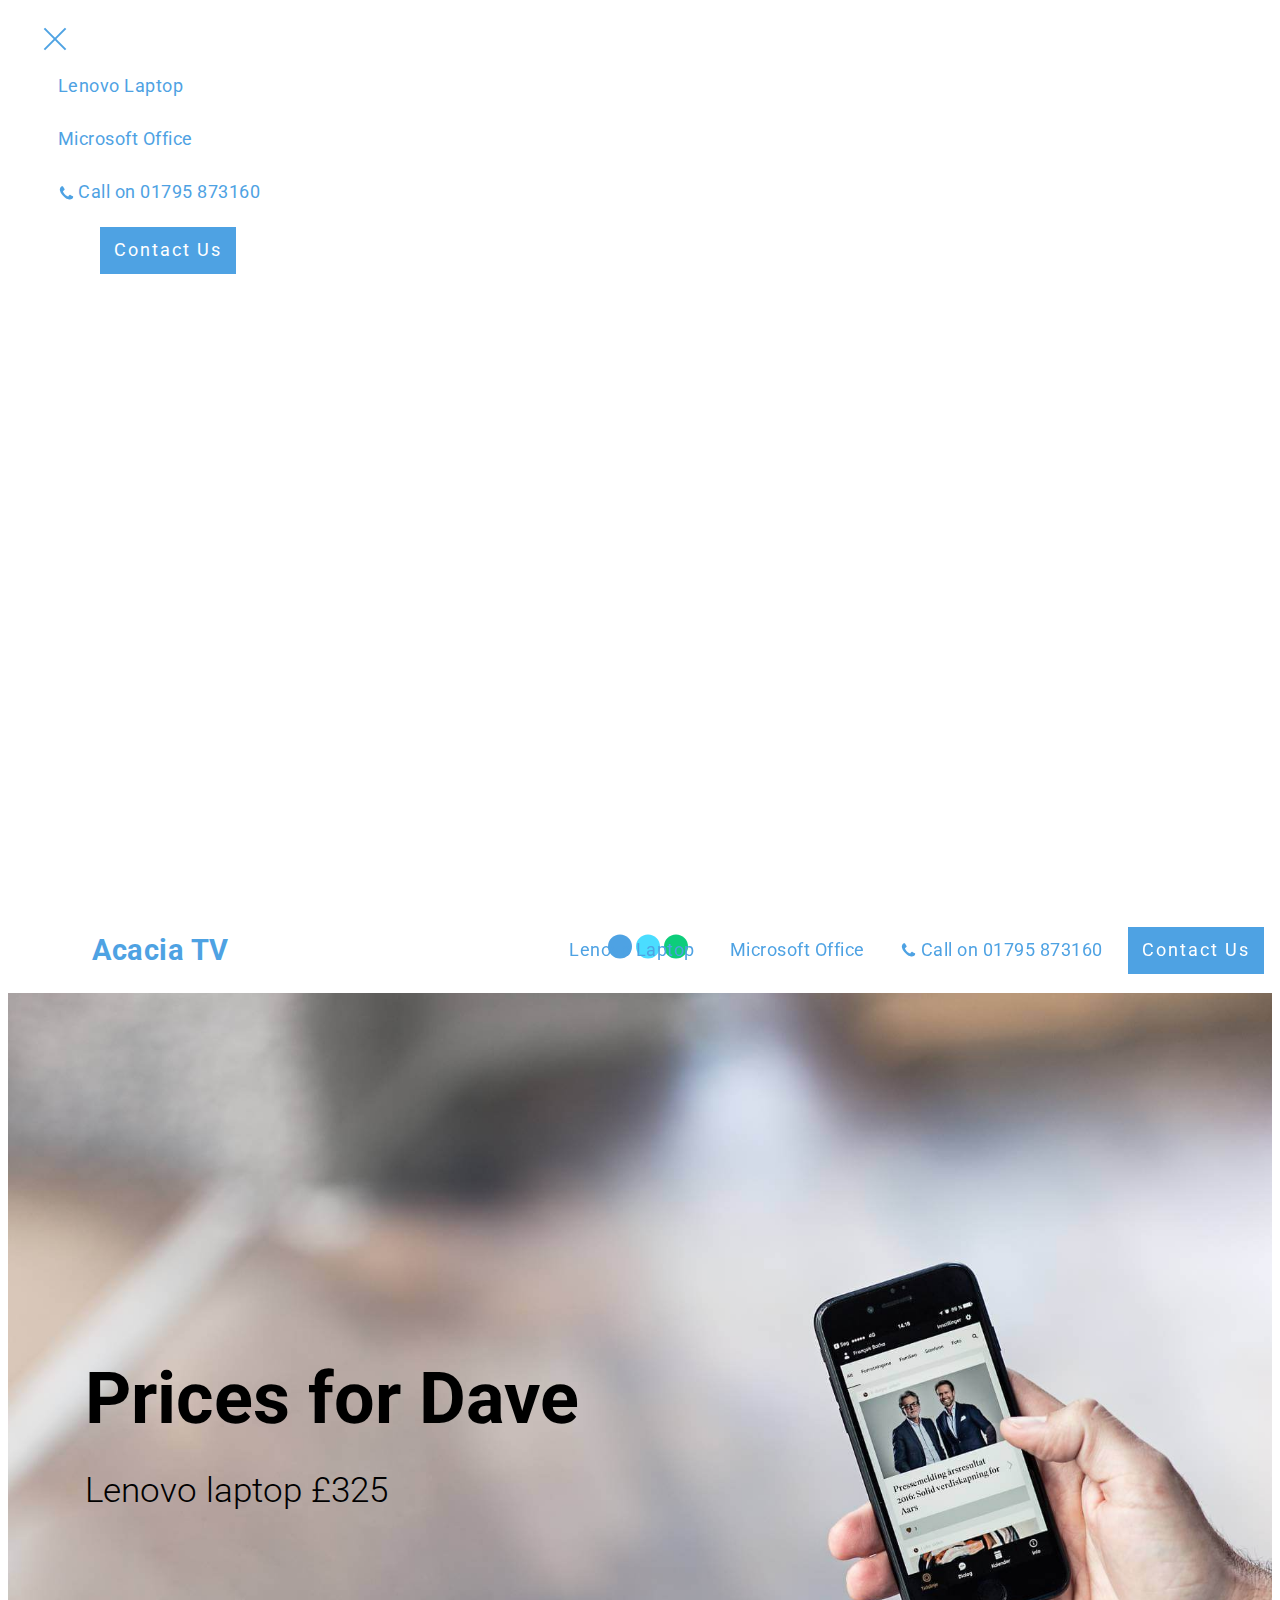
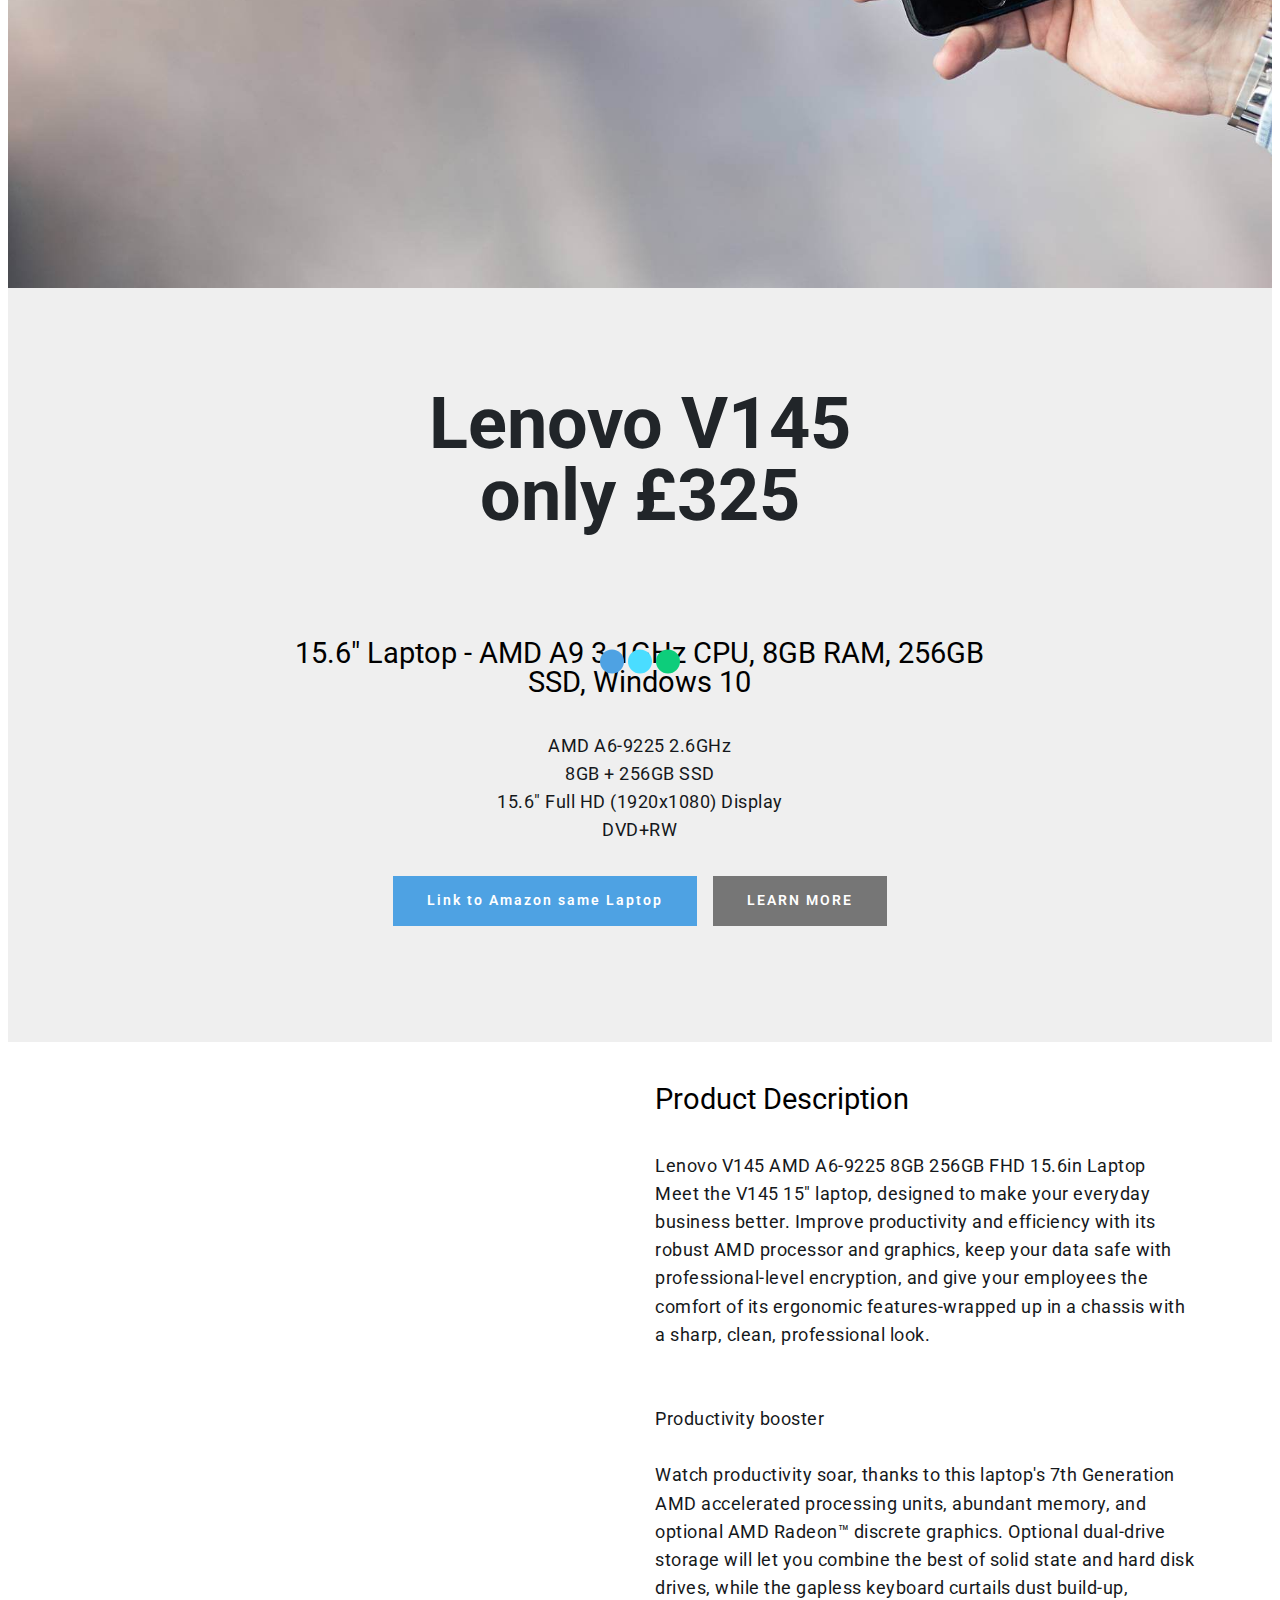
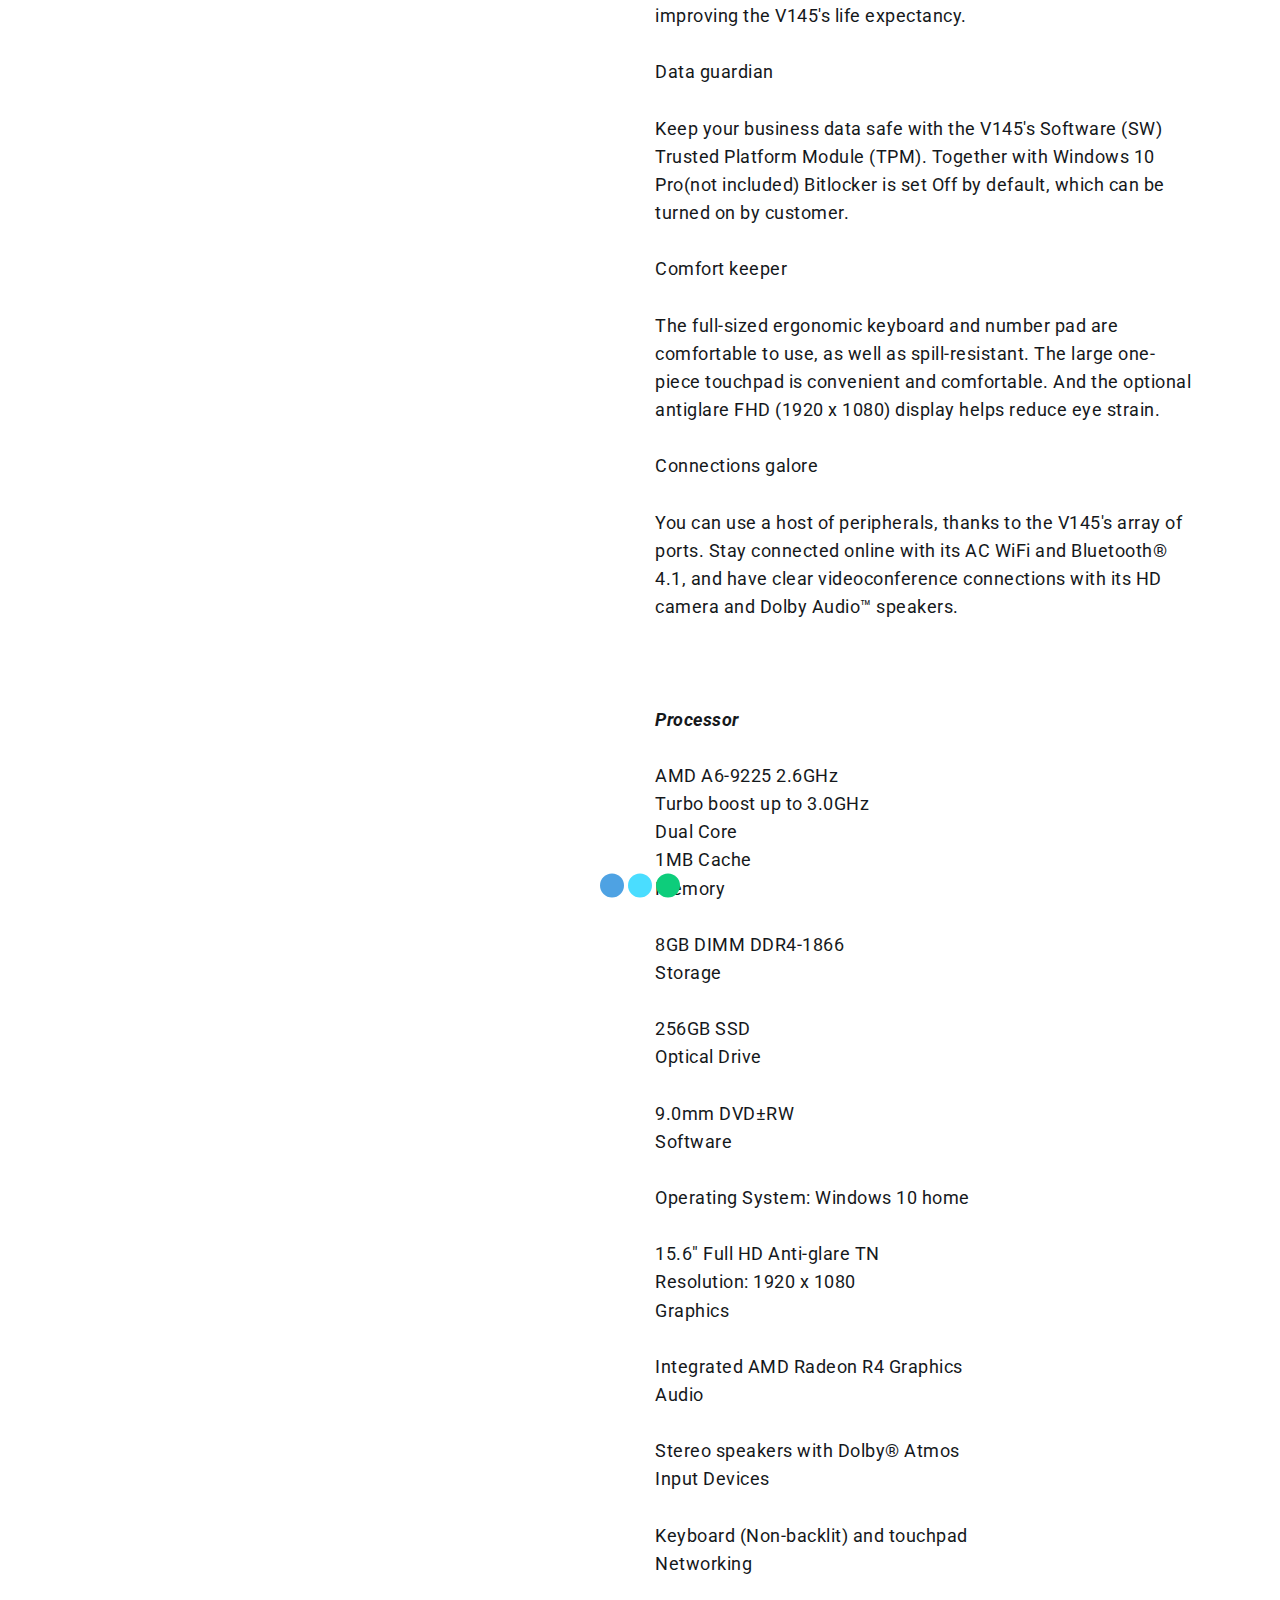
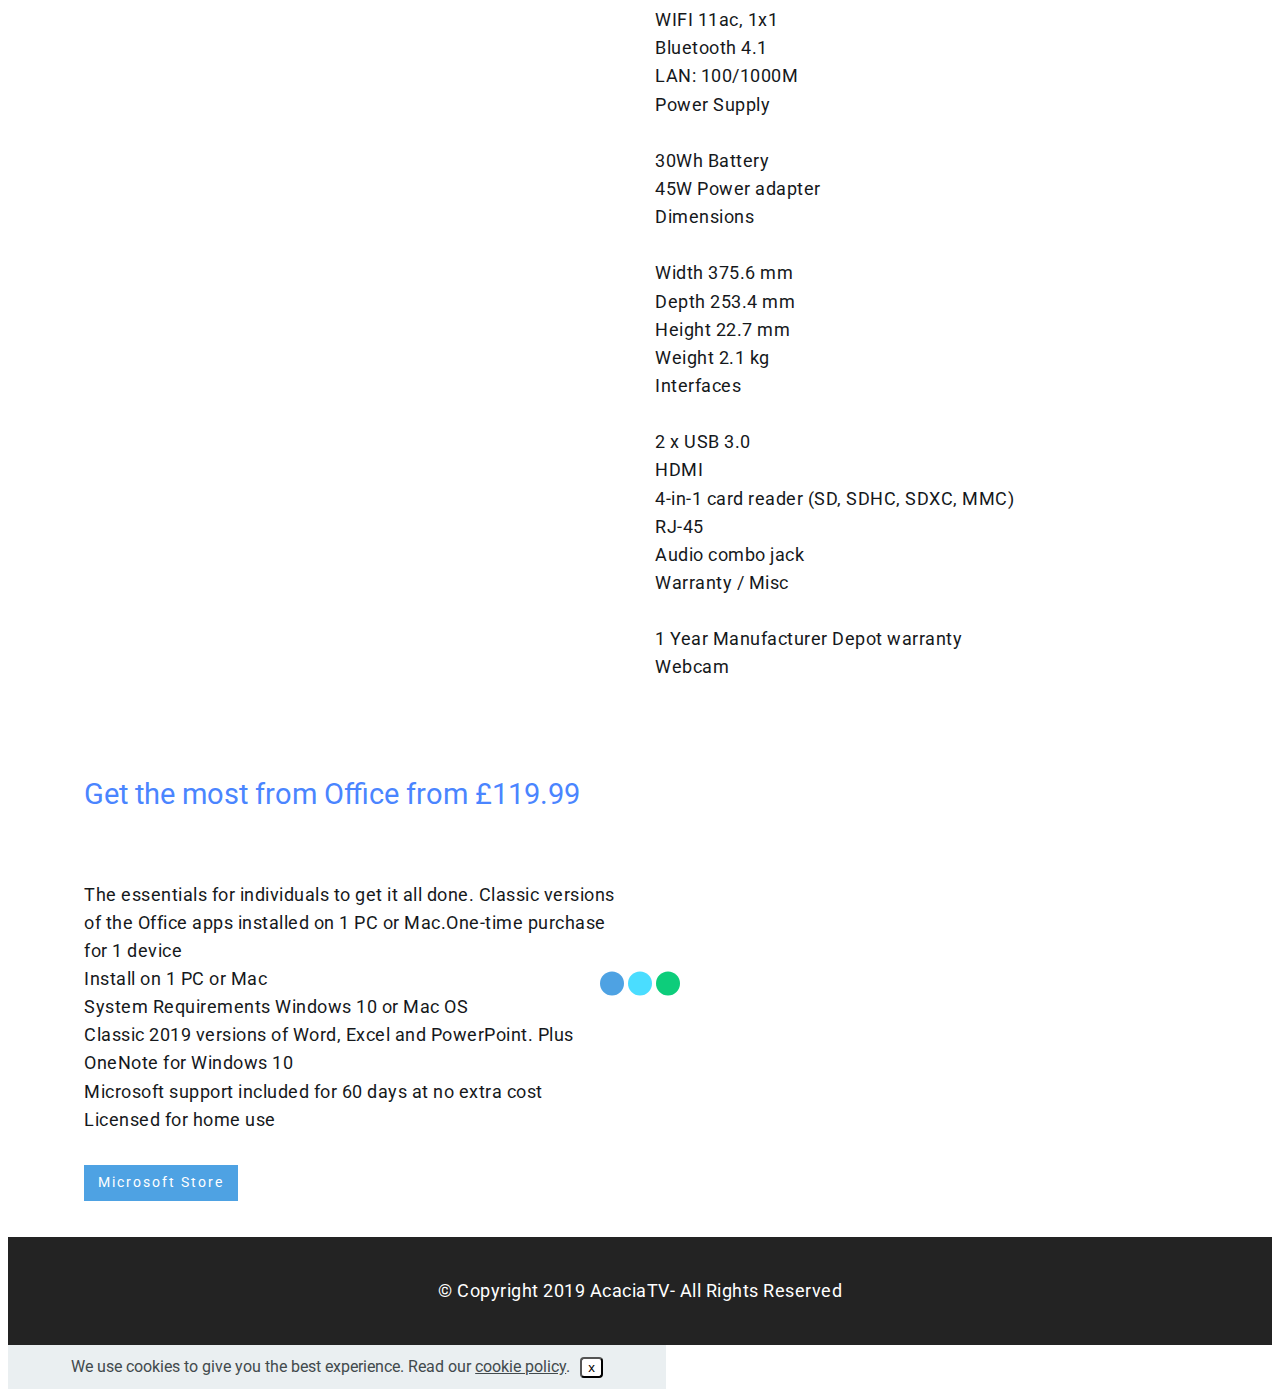
==== index.html @ f046389f "Add files via upload" ====
<!DOCTYPE html>
<html amp >
<head>
  <!-- Site made with Mobirise Website Builder v4.10.15, https://mobirise.com -->
  <meta charset="UTF-8">
  <meta http-equiv="X-UA-Compatible" content="IE=edge">
  <meta name="generator" content="Mobirise v4.10.15, mobirise.com">
  <meta name="viewport" content="width=device-width, initial-scale=1, minimum-scale=1">
  <link rel="shortcut icon" href="assets/images/mbr-90x86.jpg" type="image/x-icon">
  <meta name="description" content="">
  
  <title>Home</title>
  
<link rel="canonical" href="./">
 <style amp-boilerplate>body{-webkit-animation:-amp-start 8s steps(1,end) 0s 1 normal both;-moz-animation:-amp-start 8s steps(1,end) 0s 1 normal both;-ms-animation:-amp-start 8s steps(1,end) 0s 1 normal both;animation:-amp-start 8s steps(1,end) 0s 1 normal both}@-webkit-keyframes -amp-start{from{visibility:hidden}to{visibility:visible}}@-moz-keyframes -amp-start{from{visibility:hidden}to{visibility:visible}}@-ms-keyframes -amp-start{from{visibility:hidden}to{visibility:visible}}@-o-keyframes -amp-start{from{visibility:hidden}to{visibility:visible}}@keyframes -amp-start{from{visibility:hidden}to{visibility:visible}}</style>
<noscript><style amp-boilerplate>body{-webkit-animation:none;-moz-animation:none;-ms-animation:none;animation:none}</style></noscript>
<link href="https://fonts.googleapis.com/css?family=Roboto:100,100i,300,300i,400,400i,500,500i,700,700i,900,900i&subset=cyrillic&display=swap" rel="stylesheet">
 
 <style amp-custom> 
div,span,h1,h2,h3,h4,h5,h6,p,blockquote,a,ol,ul,li,figcaption{font: inherit;}*{-webkit-box-sizing: border-box;box-sizing: border-box;}body{position: relative;font-style: normal;line-height: 1.5;}section{background-color: #eeeeee;background-position: 50% 50%;background-repeat: no-repeat;background-size: cover;}section,.container,.container-fluid{position: relative;word-wrap: break-word;}a.mbr-iconfont:hover{text-decoration: none;}h1,h2,h3{margin: auto;}h1,h3,p{padding: 10px 0;margin-bottom: 15px;}p,li,blockquote{color: #15181b;letter-spacing: 0.5px;line-height: 1.7;}ul,ol,pre,blockquote{margin-bottom: 0;margin-top: 0;}pre{background: #f4f4f4;padding: 10px 24px;white-space: pre-wrap;}p{margin-top: 0;}a{font-style: normal;font-weight: 400;cursor: pointer;}a,a:hover{text-decoration: none;}figure{margin-bottom: 0;}h1,h2,h3,h4,h5,h6,.h1,.h2,.h3,.h4,.h5,.h6,.display-1,.display-2,.display-3,.display-4{line-height: 1;word-break: break-word;word-wrap: break-word;}b,strong{font-weight: bold;}blockquote{padding: 10px 0 10px 20px;position: relative;border-left: 3px solid;}input:-webkit-autofill,input:-webkit-autofill:hover,input:-webkit-autofill:focus,input:-webkit-autofill:active{-webkit-transition-delay: 9999s;transition-delay: 9999s;-webkit-transition-property: background-color,color;-o-transition-property: background-color,color;transition-property: background-color,color;}html,body{height: auto;min-height: 100vh;}.mbr-section-title{font-style: normal;line-height: 1.2;}.mbr-section-subtitle{line-height: 1.3;}.mbr-text{font-style: normal;line-height: 1.6;}.btn{font-weight: 400;border-width: 2px;border-style: solid;font-style: normal;letter-spacing: 2px;margin: .4rem .5rem;white-space: normal;-webkit-transition: all .3s ease-in-out,-webkit-box-shadow 2s ease-in-out;transition: all .3s ease-in-out,-webkit-box-shadow 2s ease-in-out;-o-transition: all .3s ease-in-out,box-shadow 2s ease-in-out;transition: all .3s ease-in-out,box-shadow 2s ease-in-out;transition: all .3s ease-in-out,box-shadow 2s ease-in-out,-webkit-box-shadow 2s ease-in-out;display: -webkit-inline-box;display: -ms-inline-flexbox;display: inline-flex;-webkit-box-align: center;-ms-flex-align: center;align-items: center;-webkit-box-pack: center;-ms-flex-pack: center;justify-content: center;word-break: break-word;-webkit-align-items: center;-webkit-justify-content: center;display: -webkit-inline-flex;}.btn-form{border-radius: 0;}.btn-form:hover{cursor: pointer;}form .btn{margin: 0;}input,textarea,select{padding: 15px 0.5rem;}.mbr-figure img,.mbr-figure iframe{display: block;width: 100%;}.card{background-color: transparent;border: none;}.card-wrapper{-webkit-box-flex: 1;-webkit-flex: 1;}.card-img{text-align: center;-ms-flex-negative: 0;flex-shrink: 0;-webkit-flex-shrink: 0;}.media{max-width: 100%;margin: 0 auto;}.mbr-figure{-ms-flex-item-align: center;-ms-grid-row-align: center;-webkit-align-self: center;align-self: center;}.media-container > div{max-width: 100%;}.mbr-figure img,.card-img img{width: 100%;}@media (max-width: 991px){.media-size-item{width: auto;}.media{width: auto;}.mbr-figure{width: 100%;}}section.slider .amp-carousel-button{cursor: pointer;}amp-image-lightbox a.control{position: absolute;width: 32px;height: 32px;right: 16px;top: 16px;z-index: 1000;}amp-image-lightbox a.control .close{position: relative;}amp-image-lightbox a.control .close:before,amp-image-lightbox a.control .close:after{position: absolute;left: 15px;content: ' ';height: 33px;width: 2px;background-color: #fff;}amp-image-lightbox a.control .close:before{-webkit-transform: rotate(45deg);-ms-transform: rotate(45deg);transform: rotate(45deg);}amp-image-lightbox a.control .close:after{-webkit-transform: rotate(-45deg);-ms-transform: rotate(-45deg);transform: rotate(-45deg);}.hidden{visibility: hidden;}.super-hide{display: none;}.inactive{-webkit-user-select: none;-moz-user-select: none;-ms-user-select: none;user-select: none;pointer-events: none;-webkit-user-drag: none;user-drag: none;}textarea[type="hidden"]{display: none;}#scrollToTop{display: none;}.popover-content ul.show{min-height: 155px;}.mbr-white{color: #ffffff;}.mbr-black{color: #000000;}.mbr-bg-white{background-color: #ffffff;}.mbr-bg-black{background-color: #000000;}.align-left{text-align: left;}.align-center{text-align: center;}.align-right{text-align: right;}@media (max-width: 767px){.align-left,.align-center,.align-right,.mbr-section-btn,.mbr-section-title{text-align: center;}}.mbr-light{font-weight: 300;}.mbr-regular{font-weight: 400;}.mbr-semibold{font-weight: 500;}.mbr-bold{font-weight: 700;}.mbr-section-btn{margin-left: -.25rem;margin-right: -.25rem;font-size: 0;}nav .mbr-section-btn{margin-left: 0rem;margin-right: 0rem;}.btn .mbr-iconfont,.btn.btn-sm .mbr-iconfont{cursor: pointer;margin-right: 0.5rem;}.btn.btn-md .mbr-iconfont,.btn.btn-md .mbr-iconfont{margin-right: 0.8rem;}[type="submit"]{-webkit-appearance: none;}.google-map{height: 400px;position: relative;width: 100%;}.google-map iframe{height: 100%;width: 100%;}.google-map [data-state-details]{color: #6b6763;font-family: Montserrat;height: 1.5em;margin-top: -0.75em;padding-left: 1.25rem;padding-right: 1.25rem;position: absolute;text-align: center;top: 50%;width: 100%;}.google-map[data-state]{background: #e9e5dc;}.google-map[data-state="loading"] [data-state-details]{display: none;}.map-placeholder{display: none;}.mbr-fullscreen .mbr-overlay{height: 100vh;}.mbr-fullscreen{display: -webkit-box;display: -ms-flexbox;display: flex;display: -moz-flex;display: -ms-flex;display: -o-flex;-webkit-box-align: center;-ms-flex-align: center;align-items: center;-webkit-align-items: center;height: 100vh;-webkit-box-sizing: border-box;box-sizing: border-box;padding-top: 3rem;padding-bottom: 3rem;}.mbr-overlay{bottom: 0;left: 0;position: absolute;right: 0;top: 0;z-index: 0;}section.sidebar-open:before{content: '';position: fixed;top: 0;bottom: 0;right: 0;left: 0;background-color: rgba(0,0,0,0.2);z-index: 1040;}amp-img img{max-height: 100%;max-width: 100%;}img.mbr-temp{width: 100%;}.is-builder .nodisplay + img[async],.is-builder .nodisplay + img[decoding="async"],.is-builder amp-img > a + img[async],.is-builder amp-img > a + img[decoding="async"]{display: none;}html:not(.is-builder) amp-img > a{position: absolute;top: 0;bottom: 0;left: 0;right: 0;z-index: 1;}.is-builder .temp-amp-sizer{position: absolute;}.is-builder section.slider .icon-wrap,.is-builder section[class*="gallery"] .icon-wrap{pointer-events: all;}.is-builder amp-youtube .temp-amp-sizer,.is-builder amp-vimeo .temp-amp-sizer{position: static;}.is-builder section.horizontal-menu .ampstart-btn{display: none;}@media (max-width: 991px){.is-builder section.horizontal-menu .navbar-toggler{display: block;}}.is-builder section.horizontal-menu .dropdown-menu{z-index: auto;opacity: 1;pointer-events: auto;}.is-builder section.horizontal-menu .nav-dropdown .link.dropdown-toggle[aria-expanded="true"]{margin-right: 0;padding: 0.667em 1em;}.mobirise-spinner{position: absolute;top: 50%;left: 40%;margin-left: 10%;-webkit-transform: translate3d(-50%,-50%,0);z-index: 4;}.mobirise-spinner em{width: 24px;height: 24px;background: #3ac;border-radius: 100%;display: inline-block;-webkit-animation: slide 1s infinite;}.mobirise-spinner em:nth-child(1){-webkit-animation-delay: 0.1s;}.mobirise-spinner em:nth-child(2){-webkit-animation-delay: 0.2s;}.mobirise-spinner em:nth-child(3){-webkit-animation-delay: 0.3s;}@-moz-keyframes slide{0%{-webkit-transform: scale(1);}50%{opacity: 0.3;-webkit-transform: scale(2);}100%{-webkit-transform: scale(1);}}@-webkit-keyframes slide{0%{-webkit-transform: scale(1);}50%{opacity: 0.3;-webkit-transform: scale(2);}100%{-webkit-transform: scale(1);}}@-o-keyframes slide{0%{-webkit-transform: scale(1);}50%{opacity: 0.3;-webkit-transform: scale(2);}100%{-webkit-transform: scale(1);}}@keyframes slide{0%{-webkit-transform: scale(1);}50%{opacity: 0.3;-webkit-transform: scale(2);}100%{-webkit-transform: scale(1);}}.mobirise-loader .amp-active > div{display: none;}.mbr-container{max-width: 800px;padding: 0 10px;margin: 0 auto;position: relative;}.container{padding-right: 15px;padding-left: 15px;width: 100%;margin-right: auto;margin-left: auto;}@media (max-width: 767px){.container{max-width: 540px;}}@media (min-width: 768px){.container{max-width: 720px;}}@media (min-width: 992px){.container{max-width: 960px;}}@media (min-width: 1200px){.container{max-width: 1140px;}}.mbr-row,.mbr-form-row{display: -webkit-box;display: -webkit-flex;display: -ms-flexbox;display: flex;-webkit-flex-wrap: wrap;-ms-flex-wrap: wrap;flex-wrap: wrap;margin-right: -1rem;margin-left: -1rem;}.mbr-form-row{margin-right: -0.5rem;margin-left: -0.5rem;}.mbr-form-row > [class*="mbr-col"]{padding-left: 0.5rem;padding-right: 0.5rem;}.mbr-justify-content-center{-webkit-box-pack: center;-ms-flex-pack: center;justify-content: center;-webkit-justify-content: center;}@media (max-width: 767px){.mbr-col-sm-12{-ms-flex: 0 0 100%;-webkit-box-flex: 0;flex: 0 0 100%;max-width: 100%;padding-right: 15px;padding-left: 15px;-webkit-flex: 0 0 100%;}.mbr-row{margin: 0;}}@media (min-width: 768px){.mbr-col-md-3{-ms-flex: 0 0 25%;-webkit-box-flex: 0;flex: 0 0 25%;max-width: 25%;padding-right: 15px;padding-left: 15px;-webkit-flex: 0 0 25%;}.mbr-col-md-4{-ms-flex: 0 0 33.333333%;-webkit-box-flex: 0;flex: 0 0 33.333333%;max-width: 33.333333%;padding-right: 15px;padding-left: 15px;-webkit-flex: 0 0 33.333333%;}.mbr-col-md-5{-ms-flex: 0 0 41.666667%;-webkit-box-flex: 0;flex: 0 0 41.666667%;max-width: 41.666667%;padding-right: 15px;padding-left: 15px;-webkit-flex: 0 0 41.666667%;}.mbr-col-md-6{-ms-flex: 0 0 50%;-webkit-box-flex: 0;flex: 0 0 50%;max-width: 50%;padding-right: 15px;padding-left: 15px;-webkit-flex: 0 0 50%;}.mbr-col-md-7{-ms-flex: 0 0 58.333333%;-webkit-box-flex: 0;flex: 0 0 58.333333%;max-width: 58.333333%;padding-right: 15px;padding-left: 15px;-webkit-flex: 0 0 58.333333%;}.mbr-col-md-8{-ms-flex: 0 0 66.666667%;-webkit-box-flex: 0;flex: 0 0 66.666667%;max-width: 66.666667%;padding-left: 15px;padding-right: 15px;-webkit-flex: 0 0 66.666667%;}.mbr-col-md-10{-ms-flex: 0 0 83.333333%;-webkit-box-flex: 0;flex: 0 0 83.333333%;max-width: 83.333333%;padding-left: 15px;padding-right: 15px;-webkit-flex: 0 0 83.333333%;}.mbr-col-md-12{-ms-flex: 0 0 100%;-webkit-box-flex: 0;flex: 0 0 100%;max-width: 100%;padding-right: 15px;padding-left: 15px;-webkit-flex: 0 0 100%;}}@media (min-width: 992px){.mbr-col-lg-2{-ms-flex: 0 0 16.666667%;-webkit-box-flex: 0;flex: 0 0 16.666667%;max-width: 16.666667%;padding-right: 15px;padding-left: 15px;-webkit-flex: 0 0 16.666667%;}.mbr-col-lg-3{-ms-flex: 0 0 25%;-webkit-box-flex: 0;flex: 0 0 25%;max-width: 25%;padding-right: 15px;padding-left: 15px;-webkit-flex: 0 0 25%;}.mbr-col-lg-4{-ms-flex: 0 0 33.33%;-webkit-box-flex: 0;flex: 0 0 33.33%;max-width: 33.33%;padding-right: 15px;padding-left: 15px;-webkit-flex: 0 0 33.33%;}.mbr-col-lg-5{-ms-flex: 0 0 41.666%;-webkit-box-flex: 0;flex: 0 0 41.666%;max-width: 41.666%;padding-right: 15px;padding-left: 15px;-webkit-flex: 0 0 41.666%;}.mbr-col-lg-6{-ms-flex: 0 0 50%;-webkit-box-flex: 0;flex: 0 0 50%;max-width: 50%;padding-right: 15px;padding-left: 15px;-webkit-flex: 0 0 50%;}.mbr-col-lg-8{-ms-flex: 0 0 66.666667%;-webkit-box-flex: 0;flex: 0 0 66.666667%;max-width: 66.666667%;padding-left: 15px;padding-right: 15px;-webkit-flex: 0 0 66.666667%;}.mbr-col-lg-10{-ms-flex: 0 0 83.3333%;-webkit-box-flex: 0;flex: 0 0 83.3333%;max-width: 83.3333%;padding-right: 15px;padding-left: 15px;-webkit-flex: 0 0 83.3333%;}.mbr-col-lg-12{-ms-flex: 0 0 100%;-webkit-box-flex: 0;flex: 0 0 100%;max-width: 100%;padding-right: 15px;padding-left: 15px;-webkit-flex: 0 0 100%;}}@media (min-width: 1200px){.mbr-col-xl-7{-ms-flex: 0 0 58.333333%;-webkit-box-flex: 0;flex: 0 0 58.333333%;max-width: 58.333333%;padding-right: 15px;padding-left: 15px;-webkit-flex: 0 0 58.333333%;}.mbr-col-xl-8{-ms-flex: 0 0 66.666667%;-webkit-box-flex: 0;flex: 0 0 66.666667%;max-width: 66.666667%;padding-left: 15px;padding-right: 15px;-webkit-flex: 0 0 66.666667%;}}amp-sidebar{background: transparent;}#scrollToTopMarker{position: absolute;width: 0px;height: 0px;top: 300px;}#scrollToTopButton{position: fixed;bottom: 25px;right: 25px;opacity: .4;z-index: 5000;font-size: 32px;height: 60px;width: 60px;border: none;border-radius: 3px;cursor: pointer;}#scrollToTopButton:focus{outline: none;}#scrollToTopButton a:before{content: '';position: absolute;height: 40%;top: 36%;width: 2px;left: calc(50% - 1px);}#scrollToTopButton a:after{content: '';position: absolute;border-top: 2px solid;border-right: 2px solid;width: 40%;height: 40%;left: calc(30% - 1px);bottom: 30%;-ms-transform: rotate(-45deg);transform: rotate(-45deg);-webkit-transform: rotate(-45deg);}.is-builder #scrollToTopButton a:after{left: 30%;}.field{margin-bottom: 1rem;}.field-input{margin: 0;width: 100%;}form a.btn{margin: 0;}.mbr-col,.mbr-col-auto{padding-left: 1rem;padding-right: 1rem;}.mbr-col{flex-basis: 0;flex-grow: 1;max-width: 100%;}.mbr-col-auto{flex: 0 0 auto;width: auto;max-width: none;}.dots-wrapper .dots{margin: 4px 8px;}.dots-wrapper .dots span{cursor: pointer;border-radius: 12px;display: block;height: 24px;width: 24px;transition: 0.4s;border: 10px solid #cccccc;}.dots-wrapper .dots span:hover{opacity: 1;}.dots-wrapper .dots span.current{outline: none;width: 40px;opacity: 1;}.amp-carousel-button{outline: none;}.hidden-slide{display: none;}.visible-slide{display: flex;}.gdpr-block{padding: 10px;font-size: 14px;display: block;width: 100%;text-align: center;}.gdpr-block.covert {display: none;}.textGDPR{position: relative;}.gdpr-block label span.textGDPR input[name='gdpr']{ width: 15px;height: 15px;margin: 0;position: absolute;top: 2px;left: -20px;}.gdpr-block label{color: #a7a7a7;vertical-align: middle;user-select: none;margin-bottom: 0;}
body{font-family: Roboto;}blockquote{border-color: #4ea2e3;}.display-1{font-family: 'Roboto',sans-serif;font-size: 4.5rem;}.display-2{font-family: 'Roboto',sans-serif;font-size: 2.2rem;}.display-4{font-family: 'Roboto',sans-serif;font-size: 0.9rem;}.display-5{font-family: 'Roboto',sans-serif;font-size: 1.8rem;}.display-7{font-family: 'Roboto',sans-serif;font-size: 1.1rem;}input,textarea{font-family: 'Roboto',sans-serif;font-size: 0.9rem;}.display-1 .mbr-iconfont-btn{font-size: 4.5rem;width: 4.5rem;}.display-2 .mbr-iconfont-btn{font-size: 2.2rem;width: 2.2rem;}.display-4 .mbr-iconfont-btn{font-size: 0.9rem;width: 0.9rem;}.display-5 .mbr-iconfont-btn{font-size: 1.8rem;width: 1.8rem;}.display-7 .mbr-iconfont-btn{font-size: 1.1rem;width: 1.1rem;}@media (max-width: 768px){.display-1{font-size: 3.6rem;font-size: calc( 2.225rem + (4.5 - 2.225) * ((100vw - 20rem) / (48 - 20)));line-height: calc( 1.4 * (2.225rem + (4.5 - 2.225) * ((100vw - 20rem) / (48 - 20))));}.display-2{font-size: 1.76rem;font-size: calc( 1.42rem + (2.2 - 1.42) * ((100vw - 20rem) / (48 - 20)));line-height: calc( 1.4 * (1.42rem + (2.2 - 1.42) * ((100vw - 20rem) / (48 - 20))));}.display-4{font-size: 0.72rem;font-size: calc( 0.965rem + (0.9 - 0.965) * ((100vw - 20rem) / (48 - 20)));line-height: calc( 1.4 * (0.965rem + (0.9 - 0.965) * ((100vw - 20rem) / (48 - 20))));}.display-5{font-size: 1.44rem;font-size: calc( 1.28rem + (1.8 - 1.28) * ((100vw - 20rem) / (48 - 20)));line-height: calc( 1.4 * (1.28rem + (1.8 - 1.28) * ((100vw - 20rem) / (48 - 20))));}}.btn{padding: 1rem 2rem;border-radius: 0px;}.btn-sm{border-width: 1px;padding: 0.6rem 0.8rem;border-radius: 0px;}.btn-md{font-weight: 600;padding: 1rem 2rem;border-radius: 0px;}.bg-primary{background-color: #4ea2e3;}.bg-success{background-color: #0dcd7b;}.bg-info{background-color: #8282e7;}.bg-warning{background-color: #767676;}.bg-danger{background-color: #a0a0a0;}.btn-primary,.btn-primary:active,.btn-primary.active{background-color: #4ea2e3;border-color: #4ea2e3;color: #ffffff;}.btn-primary:hover,.btn-primary:focus,.btn-primary.focus{color: #ffffff;background-color: #1f7dc5;border-color: #1f7dc5;}.btn-primary.disabled,.btn-primary:disabled{color: #ffffff;background-color: #1f7dc5;border-color: #1f7dc5;}.btn-secondary,.btn-secondary:active,.btn-secondary.active{background-color: #4addff;border-color: #4addff;color: #003c4a;}.btn-secondary:hover,.btn-secondary:focus,.btn-secondary.focus{color: #003c4a;background-color: #00cdfd;border-color: #00cdfd;}.btn-secondary.disabled,.btn-secondary:disabled{color: #003c4a;background-color: #00cdfd;border-color: #00cdfd;}.btn-info,.btn-info:active,.btn-info.active{background-color: #8282e7;border-color: #8282e7;color: #ffffff;}.btn-info:hover,.btn-info:focus,.btn-info.focus{color: #ffffff;background-color: #4242db;border-color: #4242db;}.btn-info.disabled,.btn-info:disabled{color: #ffffff;background-color: #4242db;border-color: #4242db;}.btn-success,.btn-success:active,.btn-success.active{background-color: #0dcd7b;border-color: #0dcd7b;color: #ffffff;}.btn-success:hover,.btn-success:focus,.btn-success.focus{color: #ffffff;background-color: #088550;border-color: #088550;}.btn-success.disabled,.btn-success:disabled{color: #ffffff;background-color: #088550;border-color: #088550;}.btn-warning,.btn-warning:active,.btn-warning.active{background-color: #767676;border-color: #767676;color: #ffffff;}.btn-warning:hover,.btn-warning:focus,.btn-warning.focus{color: #ffffff;background-color: #505050;border-color: #505050;}.btn-warning.disabled,.btn-warning:disabled{color: #ffffff;background-color: #505050;border-color: #505050;}.btn-danger,.btn-danger:active,.btn-danger.active{background-color: #a0a0a0;border-color: #a0a0a0;color: #ffffff;}.btn-danger:hover,.btn-danger:focus,.btn-danger.focus{color: #ffffff;background-color: #7a7a7a;border-color: #7a7a7a;}.btn-danger.disabled,.btn-danger:disabled{color: #ffffff;background-color: #7a7a7a;border-color: #7a7a7a;}.btn-black,.btn-black:active,.btn-black.active{background-color: #333333;border-color: #333333;color: #ffffff;}.btn-black:hover,.btn-black:focus,.btn-black.focus{color: #ffffff;background-color: #0d0d0d;border-color: #0d0d0d;}.btn-black.disabled,.btn-black:disabled{color: #ffffff;background-color: #0d0d0d;border-color: #0d0d0d;}.btn-white,.btn-white:active,.btn-white.active{background-color: #ffffff;border-color: #ffffff;color: #808080;}.btn-white:hover,.btn-white:focus,.btn-white.focus{color: #808080;background-color: #d9d9d9;border-color: #d9d9d9;}.btn-white.disabled,.btn-white:disabled{color: #808080;background-color: #d9d9d9;border-color: #d9d9d9;}.btn-white,.btn-white:active,.btn-white.active{color: #333333;}.btn-white:hover,.btn-white:focus,.btn-white.focus{color: #333333;}.btn-white.disabled,.btn-white:disabled{color: #333333;}.btn-primary-outline,.btn-primary-outline:active,.btn-primary-outline.active{background: none;border-color: #1c6faf;color: #1c6faf;}.btn-primary-outline:hover,.btn-primary-outline:focus,.btn-primary-outline.focus{color: #ffffff;background-color: #4ea2e3;border-color: #4ea2e3;}.btn-primary-outline.disabled,.btn-primary-outline:disabled{color: #ffffff;background-color: #4ea2e3;border-color: #4ea2e3;}.btn-secondary-outline,.btn-secondary-outline:active,.btn-secondary-outline.active{background: none;border-color: #00b8e3;color: #00b8e3;}.btn-secondary-outline:hover,.btn-secondary-outline:focus,.btn-secondary-outline.focus{color: #003c4a;background-color: #4addff;border-color: #4addff;}.btn-secondary-outline.disabled,.btn-secondary-outline:disabled{color: #003c4a;background-color: #4addff;border-color: #4addff;}.btn-info-outline,.btn-info-outline:active,.btn-info-outline.active{background: none;border-color: #2c2cd7;color: #2c2cd7;}.btn-info-outline:hover,.btn-info-outline:focus,.btn-info-outline.focus{color: #ffffff;background-color: #8282e7;border-color: #8282e7;}.btn-info-outline.disabled,.btn-info-outline:disabled{color: #ffffff;background-color: #8282e7;border-color: #8282e7;}.btn-success-outline,.btn-success-outline:active,.btn-success-outline.active{background: none;border-color: #076d41;color: #076d41;}.btn-success-outline:hover,.btn-success-outline:focus,.btn-success-outline.focus{color: #ffffff;background-color: #0dcd7b;border-color: #0dcd7b;}.btn-success-outline.disabled,.btn-success-outline:disabled{color: #ffffff;background-color: #0dcd7b;border-color: #0dcd7b;}.btn-warning-outline,.btn-warning-outline:active,.btn-warning-outline.active{background: none;border-color: #434343;color: #434343;}.btn-warning-outline:hover,.btn-warning-outline:focus,.btn-warning-outline.focus{color: #ffffff;background-color: #767676;border-color: #767676;}.btn-warning-outline.disabled,.btn-warning-outline:disabled{color: #ffffff;background-color: #767676;border-color: #767676;}.btn-danger-outline,.btn-danger-outline:active,.btn-danger-outline.active{background: none;border-color: #6d6d6d;color: #6d6d6d;}.btn-danger-outline:hover,.btn-danger-outline:focus,.btn-danger-outline.focus{color: #ffffff;background-color: #a0a0a0;border-color: #a0a0a0;}.btn-danger-outline.disabled,.btn-danger-outline:disabled{color: #ffffff;background-color: #a0a0a0;border-color: #a0a0a0;}.btn-black-outline,.btn-black-outline:active,.btn-black-outline.active{background: none;border-color: #000000;color: #000000;}.btn-black-outline:hover,.btn-black-outline:focus,.btn-black-outline.focus{color: #ffffff;background-color: #333333;border-color: #333333;}.btn-black-outline.disabled,.btn-black-outline:disabled{color: #ffffff;background-color: #333333;border-color: #333333;}.btn-white-outline,.btn-white-outline:active,.btn-white-outline.active{background: none;border-color: #ffffff;color: #ffffff;}.btn-white-outline:hover,.btn-white-outline:focus,.btn-white-outline.focus{color: #333333;background-color: #ffffff;border-color: #ffffff;}.text-primary{color: #4ea2e3;}.text-secondary{color: #4addff;}.text-success{color: #0dcd7b;}.text-info{color: #8282e7;}.text-warning{color: #767676;}.text-danger{color: #a0a0a0;}.text-white{color: #ffffff;}.text-black{color: #000000;}a.text-primary:hover,a.text-primary:focus{color: #1c6faf;}a.text-secondary:hover,a.text-secondary:focus{color: #00b8e3;}a.text-success:hover,a.text-success:focus{color: #076d41;}a.text-info:hover,a.text-info:focus{color: #2c2cd7;}a.text-warning:hover,a.text-warning:focus{color: #434343;}a.text-danger:hover,a.text-danger:focus{color: #6d6d6d;}a.text-white:hover,a.text-white:focus{color: #b3b3b3;}a.text-black:hover,a.text-black:focus{color: #4d4d4d;}.alert-success{background-color: #0dcd7b;}.alert-info{background-color: #8282e7;}.alert-warning{background-color: #767676;}.alert-danger{background-color: #a0a0a0;}a,a:hover{color: #4ea2e3;}.mbr-plan-header.bg-primary .mbr-plan-subtitle,.mbr-plan-header.bg-primary .mbr-plan-price-desc{color: #feffff;}.mbr-plan-header.bg-success .mbr-plan-subtitle,.mbr-plan-header.bg-success .mbr-plan-price-desc{color: #acfad9;}.mbr-plan-header.bg-info .mbr-plan-subtitle,.mbr-plan-header.bg-info .mbr-plan-price-desc{color: #ffffff;}.mbr-plan-header.bg-warning .mbr-plan-subtitle,.mbr-plan-header.bg-warning .mbr-plan-price-desc{color: #b6b6b6;}.mbr-plan-header.bg-danger .mbr-plan-subtitle,.mbr-plan-header.bg-danger .mbr-plan-price-desc{color: #e0e0e0;}.mobirise-spinner em:nth-child(1){background: #4ea2e3;}.mobirise-spinner em:nth-child(2){background: #4addff;}.mobirise-spinner em:nth-child(3){background: #0dcd7b;}#scrollToTopMarker{display: none;}#scrollToTopButton{background-color: #4ea2e3;}#scrollToTopButton a:before{background: #ffffff;}#scrollToTopButton a:after{border-top-color: #ffffff;border-right-color: #ffffff;}.field-input{font-family: 'Roboto',sans-serif;font-size: 0.9rem;}.cid-rD5cJ0PoPP{min-height: 80px;}.cid-rD5cJ0PoPP .brand-name{color: #4ea2e3;margin: 0;}.cid-rD5cJ0PoPP .nav-item:focus,.cid-rD5cJ0PoPP .nav-link:focus{outline: none;}.cid-rD5cJ0PoPP .navbar-nav{list-style-type: none;display: flex;-webkit-flex-direction: row;flex-direction: row;padding-left: 0;}.cid-rD5cJ0PoPP .navbar-nav .nav-link{margin: .667em 1em;font-weight: normal;}@media (min-width: 992px){.cid-rD5cJ0PoPP .dropdown-menu .dropdown-toggle:after{content: '';border-bottom: 0.35em solid transparent;border-left: 0.35em solid;border-right: 0;border-top: 0.35em solid transparent;margin-left: 0.3rem;margin-top: -0.3077em;position: absolute;right: 1.1538em;top: 50%;}}@media (max-width: 991px){.cid-rD5cJ0PoPP ul.navbar-nav{-webkit-flex-direction: column;flex-direction: column;}.cid-rD5cJ0PoPP ul.navbar-nav li{margin: auto;}.cid-rD5cJ0PoPP .dropdown-toggle[data-toggle="dropdown-submenu"]:after{content: '';margin-left: .25rem;border-top: 0.35em solid;border-right: 0.35em solid transparent;border-left: 0.35em solid transparent;border-bottom: 0;top: 55%;}.cid-rD5cJ0PoPP .nav-dropdown .dropdown-menu .dropdown-item{-webkit-justify-content: center;justify-content: center;display: flex;-webkit-align-items: center;align-items: center;}}.cid-rD5cJ0PoPP .nav-dropdown .dropdown-menu{border-radius: 0;border: 0;left: 0;margin: 0;min-width: 10rem;padding-bottom: 1.25rem;padding-top: 1.25rem;position: absolute;}.cid-rD5cJ0PoPP .nav-dropdown .dropdown-menu .dropdown-item{font-weight: 400;line-height: 2;display: flex;-webkit-align-items: center;align-items: center;width: 100%;padding: .25rem 1.5rem;clear: both;text-align: inherit;white-space: nowrap;background: 0 0;border: 0;}.cid-rD5cJ0PoPP .nav-dropdown .dropdown-menu .dropdown{position: relative;}.cid-rD5cJ0PoPP .nav-item.dropdown{position: relative;}.cid-rD5cJ0PoPP .nav-item.dropdown .dropdown-menu{z-index: -1;opacity: 0;pointer-events: none;}.cid-rD5cJ0PoPP .nav-item.dropdown:hover > .dropdown-menu{z-index: 1;opacity: 1;pointer-events: all;}.cid-rD5cJ0PoPP .dropdown-menu .dropdown:hover > .dropdown-menu{z-index: 1;opacity: 1;pointer-events: all;}.cid-rD5cJ0PoPP .link.dropdown-toggle:after{content: '';margin-left: .25rem;border-top: 0.35em solid;border-right: 0.35em solid transparent;border-left: 0.35em solid transparent;border-bottom: 0;}.cid-rD5cJ0PoPP .nav-dropdown .dropdown-submenu{top: 0;}.cid-rD5cJ0PoPP .navbar{z-index: 100;display: flex;-webkit-flex-direction: row;flex-direction: row;width: 100%;min-height: 80px;transition: all .3s;background: #ffffff;}.cid-rD5cJ0PoPP .navbar .navbar-logo{margin-right: .8rem;}.cid-rD5cJ0PoPP .navbar .navbar-logo img{height: auto;}.cid-rD5cJ0PoPP .navbar.navbar-short{background: #ffffff;}.cid-rD5cJ0PoPP .navbar.navbar-short .brand{padding: 0;}.cid-rD5cJ0PoPP .navbar.opened{transition: all .3s;background: #ffffff;}.cid-rD5cJ0PoPP .navbar .dropdown-item{padding: .25rem 1.5rem;}.cid-rD5cJ0PoPP .navbar .navbar-collapse{display: flex;-webkit-justify-content: flex-end;justify-content: flex-end;z-index: 1;-webkit-flex-basis: 100%;flex-basis: 100%;-webkit-align-items: center;align-items: center;}@media (max-width: 991px){.cid-rD5cJ0PoPP .navbar .navbar-collapse{display: none;position: absolute;top: 0;right: 0;min-height: 100vh;background: #ffffff;padding: 1rem 2rem 1rem 2rem;}.cid-rD5cJ0PoPP .navbar.opened .navbar-collapse.show,.cid-rD5cJ0PoPP .navbar.opened .navbar-collapse.collapsing{display: block;}.cid-rD5cJ0PoPP .navbar.opened .dropdown-menu{top: 0;}.cid-rD5cJ0PoPP .navbar .dropdown-menu{position: relative;background: transparent;}.cid-rD5cJ0PoPP .navbar .dropdown-menu .dropdown-submenu{left: 0;}.cid-rD5cJ0PoPP .navbar .dropdown-menu .dropdown-item:after{right: auto;}.cid-rD5cJ0PoPP .navbar .dropdown-menu .dropdown-item{padding: .25rem 1.5rem;text-align: center;margin: 0;}.cid-rD5cJ0PoPP .navbar .brand{-webkit-flex-shrink: initial;flex-shrink: initial;word-break: break-word;}}.cid-rD5cJ0PoPP .brand{display: flex;-webkit-flex-shrink: 0;flex-shrink: 0;-webkit-align-items: center;align-items: center;margin-right: 0;padding: 0;transition: all .3s;word-break: break-word;z-index: 1;}.cid-rD5cJ0PoPP .brand .navbar-caption{line-height: inherit;font-weight: normal;}.cid-rD5cJ0PoPP .brand .navbar-logo a{outline: none;}.cid-rD5cJ0PoPP .brand .navbar-caption-wrap{display: flex;}.cid-rD5cJ0PoPP .dropdown-item.active,.cid-rD5cJ0PoPP .dropdown-item:active{background-color: transparent;}.cid-rD5cJ0PoPP .navbar-expand-lg .navbar-nav .nav-link{padding: 0;}.cid-rD5cJ0PoPP .navbar.navbar-expand-lg .dropdown .dropdown-menu{background: #ffffff;}.cid-rD5cJ0PoPP .navbar.navbar-expand-lg .dropdown .dropdown-menu .dropdown-submenu{margin: 0;left: 100%;}.cid-rD5cJ0PoPP .navbar .dropdown.open > .dropdown-menu{display: block;}.cid-rD5cJ0PoPP ul.navbar-nav{-webkit-flex-wrap: wrap;flex-wrap: wrap;}.cid-rD5cJ0PoPP .navbar-buttons{text-align: center;}.cid-rD5cJ0PoPP button.navbar-toggler{display: none;outline: none;width: 31px;height: 20px;cursor: pointer;transition: all .2s;position: relative;-webkit-align-self: center;align-self: center;}.cid-rD5cJ0PoPP button.navbar-toggler .hamburger span{position: absolute;right: 0;width: 30px;height: 2px;border-right: 5px;background-color: #4ea2e3;}.cid-rD5cJ0PoPP button.navbar-toggler .hamburger span:nth-child(1){top: 0;transition: all .2s;}.cid-rD5cJ0PoPP button.navbar-toggler .hamburger span:nth-child(2){top: 8px;transition: all .15s;}.cid-rD5cJ0PoPP button.navbar-toggler .hamburger span:nth-child(3){top: 8px;transition: all .15s;}.cid-rD5cJ0PoPP button.navbar-toggler .hamburger span:nth-child(4){top: 16px;transition: all .2s;}.cid-rD5cJ0PoPP nav.opened .navbar-toggler:not(.hide) .hamburger span:nth-child(1){top: 8px;width: 0;opacity: 0;right: 50%;transition: all .2s;}.cid-rD5cJ0PoPP nav.opened .navbar-toggler:not(.hide) .hamburger span:nth-child(2){-webkit-transform: rotate(45deg);transform: rotate(45deg);transition: all .25s;}.cid-rD5cJ0PoPP nav.opened .navbar-toggler:not(.hide) .hamburger span:nth-child(3){-webkit-transform: rotate(-45deg);transform: rotate(-45deg);transition: all .25s;}.cid-rD5cJ0PoPP nav.opened .navbar-toggler:not(.hide) .hamburger span:nth-child(4){top: 8px;width: 0;opacity: 0;right: 50%;transition: all .2s;}.cid-rD5cJ0PoPP .navbar-dropdown{padding: .5rem 1rem;position: fixed;}.cid-rD5cJ0PoPP a.nav-link{display: flex;-webkit-align-items: center;align-items: center;-webkit-justify-content: center;justify-content: center;}.cid-rD5cJ0PoPP .nav-link .mbr-iconfont,.cid-rD5cJ0PoPP .dropdown-item .mbr-iconfont{margin-right: .2rem;}.cid-rD5cJ0PoPP .ampstart-btn{display: flex;-webkit-align-self: center;align-self: center;}@media (min-width: 992px){.cid-rD5cJ0PoPP .ampstart-btn{display: none;}}.cid-rD5cJ0PoPP .ampstart-btn.hamburger{position: relative;right: 20px;margin-left: auto;width: 30px;height: 20px;background: none;border: none;cursor: pointer;z-index: 1000;}.cid-rD5cJ0PoPP .ampstart-btn.hamburger:focus{outline: none;}.cid-rD5cJ0PoPP .ampstart-btn.hamburger span{position: absolute;right: 0;width: 30px;height: 2px;border-right: 5px;background-color: #4ea2e3;}.cid-rD5cJ0PoPP .ampstart-btn.hamburger span:nth-child(1){top: 0;transition: all .2s;}.cid-rD5cJ0PoPP .ampstart-btn.hamburger span:nth-child(2){top: 8px;transition: all .15s;}.cid-rD5cJ0PoPP .ampstart-btn.hamburger span:nth-child(3){top: 8px;transition: all .15s;}.cid-rD5cJ0PoPP .ampstart-btn.hamburger span:nth-child(4){top: 16px;transition: all .2s;}.cid-rD5cJ0PoPP amp-sidebar{min-width: 260px;z-index: 1050;background-color: #ffffff;}.cid-rD5cJ0PoPP amp-sidebar.open:after{content: '';position: absolute;top: 0;left: 0;bottom: 0;right: 0;background-color: red;}.cid-rD5cJ0PoPP .open{transform: translateX(0%);display: block;-webkit-transform: translateX(0%);}.cid-rD5cJ0PoPP .builder-sidebar{background-color: #ffffff;position: relative;min-height: 100vh;z-index: 1030;padding: 1rem 2rem;max-width: 20rem;}.cid-rD5cJ0PoPP .builder-sidebar .dropdown{position: relative;}.cid-rD5cJ0PoPP .builder-sidebar .dropdown:hover > .dropdown-menu{position: relative;text-align: center;}.cid-rD5cJ0PoPP .sidebar{padding: 1rem 0;margin: 0;}.cid-rD5cJ0PoPP .sidebar > li{list-style: none;display: flex;-webkit-flex-direction: column;flex-direction: column;}.cid-rD5cJ0PoPP .sidebar a{display: block;text-decoration: none;margin-bottom: 10px;}.cid-rD5cJ0PoPP .close-sidebar{width: 30px;height: 30px;position: relative;cursor: pointer;background-color: transparent;border: none;}.cid-rD5cJ0PoPP .close-sidebar:focus{outline: 2px auto #4ea2e3;}.cid-rD5cJ0PoPP .close-sidebar span{position: absolute;left: 0;top: 14px;width: 30px;height: 2px;border-right: 5px;background-color: #4ea2e3;}.cid-rD5cJ0PoPP .close-sidebar span:nth-child(1){-webkit-transform: rotate(45deg);transform: rotate(45deg);}.cid-rD5cJ0PoPP .close-sidebar span:nth-child(2){-webkit-transform: rotate(-45deg);transform: rotate(-45deg);}.cid-rD5cJ0PoPP amp-img{margin-right: 1rem;display: flex;-webkit-align-items: center;align-items: center;height: 53px;width: 52px;}@media (max-width: 767px){.cid-rD5cJ0PoPP amp-img{max-height: 35px;max-width: 35px;}}.cid-rD5dYfVU13{background-image: url("assets/images/background2.jpg");}.cid-rD5dYfVU13 .mbr-section-subtitle{margin-bottom: 1rem;}.cid-rD5eFlfGiy{padding-top: 90px;padding-bottom: 90px;background-color: #efefef;}.cid-rD5eFlfGiy .mbr-section-btn{margin-bottom: 20px;}.cid-rD5eFlfGiy amp-img{width: 100%;text-align: center;margin: 0 auto;max-width: 100%;}.cid-rD5eFlfGiy H1{text-align: center;color: #212529;}.cid-rD5hzeyzd3{padding-top: 30px;padding-bottom: 30px;background-color: #ffffff;}.cid-rD5hzeyzd3 .text-block{margin: auto;}.cid-rD5hzeyzd3 amp-img{text-align: center;}@media (min-width: 768px){.cid-rD5hzeyzd3 .image-block{padding-right: 2rem;}}@media (max-width: 767px){.cid-rD5hzeyzd3 .image-block{padding-bottom: 1rem;}}.cid-rD5lhuHufO{padding-top: 30px;padding-bottom: 30px;background-color: #ffffff;}.cid-rD5lhuHufO .mbr-row{-webkit-flex-direction: row-reverse;flex-direction: row-reverse;}.cid-rD5lhuHufO .text-block{margin: auto;}.cid-rD5lhuHufO amp-img{text-align: center;}@media (min-width: 768px){.cid-rD5lhuHufO .image-block{padding-left: 2rem;}}@media (max-width: 767px){.cid-rD5lhuHufO .image-block{padding-bottom: 1rem;}}.cid-rD5lhuHufO .btn{margin: .4rem 4px;}.cid-rD5lhuHufO .mbr-text,.cid-rD5lhuHufO .mbr-section-btn{text-align: left;}.cid-rD5lhuHufO .mbr-section-title{color: #4a85ff;}.cid-rD5k41vQWA{padding-top: 30px;padding-bottom: 30px;background-color: #232323;}.cid-rD5k41vQWA p{margin: 0;color: #ffffff;}
.engine{position: absolute;text-indent: -2400px;text-align: center;padding: 0;top: 0;left: -2400px;}[class*="-iconfont"]{display: inline-flex;}</style>
 
  <script async  src="https://cdn.ampproject.org/v0.js"></script>
  <script async custom-element="amp-analytics" src="https://cdn.ampproject.org/v0/amp-analytics-0.1.js"></script>
  <script async custom-element="amp-sidebar" src="https://cdn.ampproject.org/v0/amp-sidebar-0.1.js"></script>
  
  
  <script async custom-element="amp-user-notification" src="https://cdn.ampproject.org/v0/amp-user-notification-0.1.js"></script>
  </head>
<body><amp-sidebar id="sidebar" class="cid-rD5cJ0PoPP" layout="nodisplay" side="right">
        <div class="builder-sidebar" id="builder-sidebar">
            <button on="tap:sidebar.close" class="close-sidebar">
                <span></span>
                <span></span>
            </button>
        
            
            <ul class="navbar-nav nav-dropdown" data-app-modern-menu="true"><li class="nav-item">
                    <a class="nav-link link text-primary display-7" href="index.html#header2-3">
                        Lenovo Laptop</a>
                </li><li class="nav-item"><a class="nav-link link text-primary display-7" href="index.html#footer1-5">
                        Microsoft Office</a></li><li class="nav-item">
                    <a class="nav-link link text-primary display-7" href="tel:01795 873160"><span class="fa fa-phone mbr-iconfont mbr-iconfont-btn"><svg width="17" height="17" viewBox="0 0 1792 1792" xmlns="http://www.w3.org/2000/svg" fill="currentColor"><path d="M1600 1240q0 27-10 70.5t-21 68.5q-21 50-122 106-94 51-186 51-27 0-53-3.5t-57.5-12.5-47-14.5-55.5-20.5-49-18q-98-35-175-83-127-79-264-216t-216-264q-48-77-83-175-3-9-18-49t-20.5-55.5-14.5-47-12.5-57.5-3.5-53q0-92 51-186 56-101 106-122 25-11 68.5-21t70.5-10q14 0 21 3 18 6 53 76 11 19 30 54t35 63.5 31 53.5q3 4 17.5 25t21.5 35.5 7 28.5q0 20-28.5 50t-62 55-62 53-28.5 46q0 9 5 22.5t8.5 20.5 14 24 11.5 19q76 137 174 235t235 174q2 1 19 11.5t24 14 20.5 8.5 22.5 5q18 0 46-28.5t53-62 55-62 50-28.5q14 0 28.5 7t35.5 21.5 25 17.5q25 15 53.5 31t63.5 35 54 30q70 35 76 53 3 7 3 21z"></path></svg></span>
                        Call on 01795 873160</a>
                </li></ul>
            
            <div class="navbar-buttons mbr-section-btn"><a class="btn btn-sm btn-primary display-7" href="mailto:acaciatv@hotmail.co.uk">
                  Contact Us
                </a></div>
      </div>
    </amp-sidebar>
  <section class="menu horizontal-menu cid-rD5cJ0PoPP" id="menu2-1">

    
    

    <nav class="navbar navbar-dropdown navbar-expand-lg navbar-fixed-top">
      <div class="brand">
          <span class="brand-logo">
              <amp-img src="assets/images/mbr-90x86.jpg" layout="responsive" width="51.27906976744187" height="49" alt="Mobirise" class="mobirise-loader">
                  <div placeholder="" class="placeholder">
                                <div class="mobirise-spinner">
                                    <em></em>
                                    <em></em>
                                    <em></em>
                                </div></div>
                  
              </amp-img>
          </span>
          <p class="brand-name mbr-fonts-style mbr-bold display-5">Acacia TV</p>
      </div>
      <div class="collapse navbar-collapse" id="navbarSupportedContent">
            
            <ul class="navbar-nav nav-dropdown" data-app-modern-menu="true"><li class="nav-item">
                    <a class="nav-link link text-primary display-7" href="index.html#header2-3">
                        Lenovo Laptop</a>
                </li><li class="nav-item"><a class="nav-link link text-primary display-7" href="index.html#footer1-5">
                        Microsoft Office</a></li><li class="nav-item">
                    <a class="nav-link link text-primary display-7" href="tel:01795 873160"><span class="fa fa-phone mbr-iconfont mbr-iconfont-btn"><svg width="17" height="17" viewBox="0 0 1792 1792" xmlns="http://www.w3.org/2000/svg" fill="currentColor"><path d="M1600 1240q0 27-10 70.5t-21 68.5q-21 50-122 106-94 51-186 51-27 0-53-3.5t-57.5-12.5-47-14.5-55.5-20.5-49-18q-98-35-175-83-127-79-264-216t-216-264q-48-77-83-175-3-9-18-49t-20.5-55.5-14.5-47-12.5-57.5-3.5-53q0-92 51-186 56-101 106-122 25-11 68.5-21t70.5-10q14 0 21 3 18 6 53 76 11 19 30 54t35 63.5 31 53.5q3 4 17.5 25t21.5 35.5 7 28.5q0 20-28.5 50t-62 55-62 53-28.5 46q0 9 5 22.5t8.5 20.5 14 24 11.5 19q76 137 174 235t235 174q2 1 19 11.5t24 14 20.5 8.5 22.5 5q18 0 46-28.5t53-62 55-62 50-28.5q14 0 28.5 7t35.5 21.5 25 17.5q25 15 53.5 31t63.5 35 54 30q70 35 76 53 3 7 3 21z"></path></svg></span>
                        Call on 01795 873160</a>
                </li></ul>
            
            <div class="navbar-buttons mbr-section-btn"><a class="btn btn-sm btn-primary display-7" href="mailto:acaciatv@hotmail.co.uk">
                  Contact Us
                </a></div>
      </div>
      
      <button on="tap:sidebar.toggle" class="ampstart-btn hamburger sticky-but">
        <span></span>
        <span></span>
        <span></span>
        <span></span>
    </button>
    </nav>

  <!-- AMP plug -->
    

</section>

<section class="engine"><a href="https://mobirise.info/g">how to build a website</a></section><section class="header4 cid-rD5dYfVU13 mbr-fullscreen" id="header4-2">

    

    <div class="container">
        <h1 class="mbr-fonts-style mbr-section-title align-left mbr-black mbr-bold display-1">
            Prices for Dave</h1>
        <h2 class="mbr-fonts-style mbr-section-subtitle align-left mbr-black mbr-light display-2">
            Lenovo laptop £325</h2>
        
    </div>
</section>

<section class="header2 cid-rD5eFlfGiy" id="header2-3">

    

    <div class="container">
        <div class="mbr-row mbr-justify-content-center">
            <div class="mbr-col-lg-8">
                <h1 class="mbr-fonts-style align-center mbr-bold display-1">Lenovo V145 <br>only £325<br><br></h1>
                <h3 class="mbr-fonts-style align-center display-5">15.6" Laptop - AMD A9 3.1GHz CPU, 8GB RAM, 256GB SSD, Windows 10</h3>
                <div class="mbr-text align-center">
                    <p class="mbr-text mbr-fonts-style display-7">AMD A6-9225 2.6GHz
<br>8GB + 256GB SSD
<br>15.6" Full HD (1920x1080) Display
<br>DVD+RW</p>
                </div>
                <div class="mbr-section-btn align-center"><a class="btn btn-md btn-primary display-4" href="https://www.amazon.co.uk/Lenovo-V145-15-6-Laptop-Windows/dp/B07Q37YX49/ref=asc_df_B07Q37YX49/?tag=googshopuk-21&amp;linkCode=df0&amp;hvadid=310653360667&amp;hvpos=1o3&amp;hvnetw=g&amp;hvrand=1034357616913355112&amp;hvpone=&amp;hvptwo=&amp;hvqmt=&amp;hvdev=c&amp;hvdvcmdl=&amp;hvlocint=&amp;hvlocphy=9045029&amp;hvtargid=aud-543776533562:pla-734798476262&amp;psc=1" target="_blank">Link to Amazon same Laptop</a>
                    <a class="btn btn-md btn-warning display-4" href="https://www.lenovo.com/gb/en/laptops/lenovo/v-series/Lenovo-V145-15AST/p/88LG80V1181" target="_blank">LEARN MORE</a></div>
                <amp-img src="assets/images/71ctbhf5wfl.-sl1500-1462x1462.jpg" alt="Mobirise" width="731" height="731" layout="responsive" class="mobirise-loader">
                    <div placeholder="" class="placeholder">
                                <div class="mobirise-spinner">
                                    <em></em>
                                    <em></em>
                                    <em></em>
                                </div></div>
                    
                </amp-img>
            </div>
        </div>
    </div>

</section>

<section class="features10 cid-rD5hzeyzd3" id="features10-4">

    
       
    <div class="container">
        <div class="mbr-row mbr-justify-content-center">
            <div class="image-block mbr-col-sm-12 mbr-col-md-6">
                <amp-img src="assets/images/lenovo-laptop-v145-15.webp" layout="responsive" width="524.6644295302013" height="295" alt="Mobirise" class="mobirise-loader">
                    <div placeholder="" class="placeholder">
                                <div class="mobirise-spinner">
                                    <em></em>
                                    <em></em>
                                    <em></em>
                                </div></div>
                    
                </amp-img>
            </div>
            <div class="text-block mbr-col-sm-12 mbr-col-md-6">
                <h3 class="mbr-section-title mbr-fonts-style align-left display-5">Product Description 
</h3>
                <p class="mbr-fonts-style mbr-text align-left display-7">Lenovo V145 AMD A6-9225 8GB 256GB FHD 15.6in Laptop
<br>Meet the V145 15" laptop, designed to make your everyday business better. Improve productivity and efficiency with its robust AMD processor and graphics, keep your data safe with professional-level encryption, and give your employees the comfort of its ergonomic features-wrapped up in a chassis with a sharp, clean, professional look.
<br>
<br> 
<br>Productivity booster
<br>
<br>Watch productivity soar, thanks to this laptop's 7th Generation AMD accelerated processing units, abundant memory, and optional AMD Radeon™ discrete graphics. Optional dual-drive storage will let you combine the best of solid state and hard disk drives, while the gapless keyboard curtails dust build-up, improving the V145's life expectancy.
<br>
<br>Data guardian
<br>
<br>Keep your business data safe with the V145's Software (SW) Trusted Platform Module (TPM). Together with Windows 10 Pro(not included) Bitlocker is set Off by default, which can be turned on by customer.
<br>
<br>Comfort keeper
<br>
<br>The full-sized ergonomic keyboard and number pad are comfortable to use, as well as spill-resistant. The large one-piece touchpad is convenient and comfortable. And the optional antiglare FHD (1920 x 1080) display helps reduce eye strain.
<br>
<br>Connections galore
<br>
<br>You can use a host of peripherals, thanks to the V145's array of ports. Stay connected online with its AC WiFi and Bluetooth® 4.1, and have clear videoconference connections with its HD camera and Dolby Audio™ speakers.
<br>
<br> 
<br>
<br><em><strong>Processor
</strong></em><br>
<br>AMD A6-9225 2.6GHz
<br>Turbo boost up to 3.0GHz
<br>Dual Core
<br>1MB Cache
<br>Memory
<br>
<br>8GB DIMM DDR4-1866
<br>Storage
<br>
<br>256GB SSD
<br>Optical Drive
<br>
<br>9.0mm DVD±RW
<br>Software
<br>
<br>Operating System: Windows 10 home<br>
<br>15.6" Full HD Anti-glare TN
<br>Resolution: 1920 x 1080
<br>Graphics
<br>
<br>Integrated AMD Radeon R4 Graphics
<br>Audio
<br>
<br>Stereo speakers with Dolby® Atmos
<br>Input Devices
<br>
<br>Keyboard (Non-backlit) and touchpad
<br>Networking
<br>
<br>WIFI 11ac, 1x1
<br>Bluetooth 4.1
<br>LAN: 100/1000M
<br>Power Supply
<br>
<br>30Wh Battery
<br>45W Power adapter
<br>Dimensions
<br>
<br>Width 375.6 mm
<br>Depth 253.4 mm
<br>Height 22.7 mm
<br>Weight 2.1 kg
<br>Interfaces
<br>
<br>2 x USB 3.0
<br>HDMI
<br>4-in-1 card reader (SD, SDHC, SDXC, MMC)
<br>RJ-45
<br>Audio combo jack
<br>Warranty / Misc
<br>
<br>1 Year Manufacturer Depot warranty
<br>Webcam</p>
                
            </div>
        </div>
    </div>
</section>

<section class="features10 cid-rD5lhuHufO" id="features10-6">

    
       
    <div class="container">
        <div class="mbr-row mbr-justify-content-center">
            <div class="image-block mbr-col-sm-12 mbr-col-md-6">
                <amp-img src="assets/images/office-2019-home-and-student-download-800x800.jpg" layout="responsive" width="524" height="524" alt="Mobirise" class="mobirise-loader">
                    <div placeholder="" class="placeholder">
                                <div class="mobirise-spinner">
                                    <em></em>
                                    <em></em>
                                    <em></em>
                                </div></div>
                    
                </amp-img>
            </div>
            <div class="text-block mbr-col-sm-12 mbr-col-md-6">
                <h3 class="mbr-section-title mbr-fonts-style align-left display-5">Get the most from Office from £119.99&nbsp;<div><br></div></h3>
                <p class="mbr-fonts-style mbr-text align-left display-7">
                   The essentials for individuals to get it all done.​ Classic versions of the Office apps installed on 1 PC or Mac.One-time purchase for 1 device
<br>Install on 1 PC or Mac
<br>System Requirements Windows 10 or Mac OS
<br>Classic 2019 versions of Word, Excel and PowerPoint. Plus OneNote for Windows 10
<br>Microsoft support included for 60 days at no extra cost
<br>Licensed for home use<br>
                </p>
                <div class="mbr-section-btn align-left"><a class="btn btn-sm btn-primary display-4" href="https://products.office.com/en-gb/compare-all-microsoft-office-products?&amp;rtc=1&amp;activetab=tab%3aprimaryr1" target="_blank">Microsoft Store</a></div>
            </div>
        </div>
    </div>
</section>

<section class="footer1 cid-rD5k41vQWA" id="footer1-5">

    

    <div class="container">
        <div class="mbr-col-sm-12 align-center mbr-white">
            <p class="mbr-text mbr-fonts-style display-7">
                © Copyright 2019 AcaciaTV- All Rights Reserved
            </p>
        </div>
    </div>
</section>


  
  
<amp-user-notification id="my-notification" style=" color: #424a4d;  background: rgba(234, 239, 241, 0.99); padding: 10px 5%; display:inline-block; text-align: center;" layout="nodisplay" class="cookieText">We use cookies to give you the best experience. Read our <a style="color: #424a4d; text-decoration: underline;" href="privacy.html">cookie policy</a>.<button on="tap:my-notification.dismiss" style="background-color: #ffffff; margin-left: 10px; cursor: pointer; border-radius: 4px">x</button>                            </amp-user-notification>
 </body>
</html>
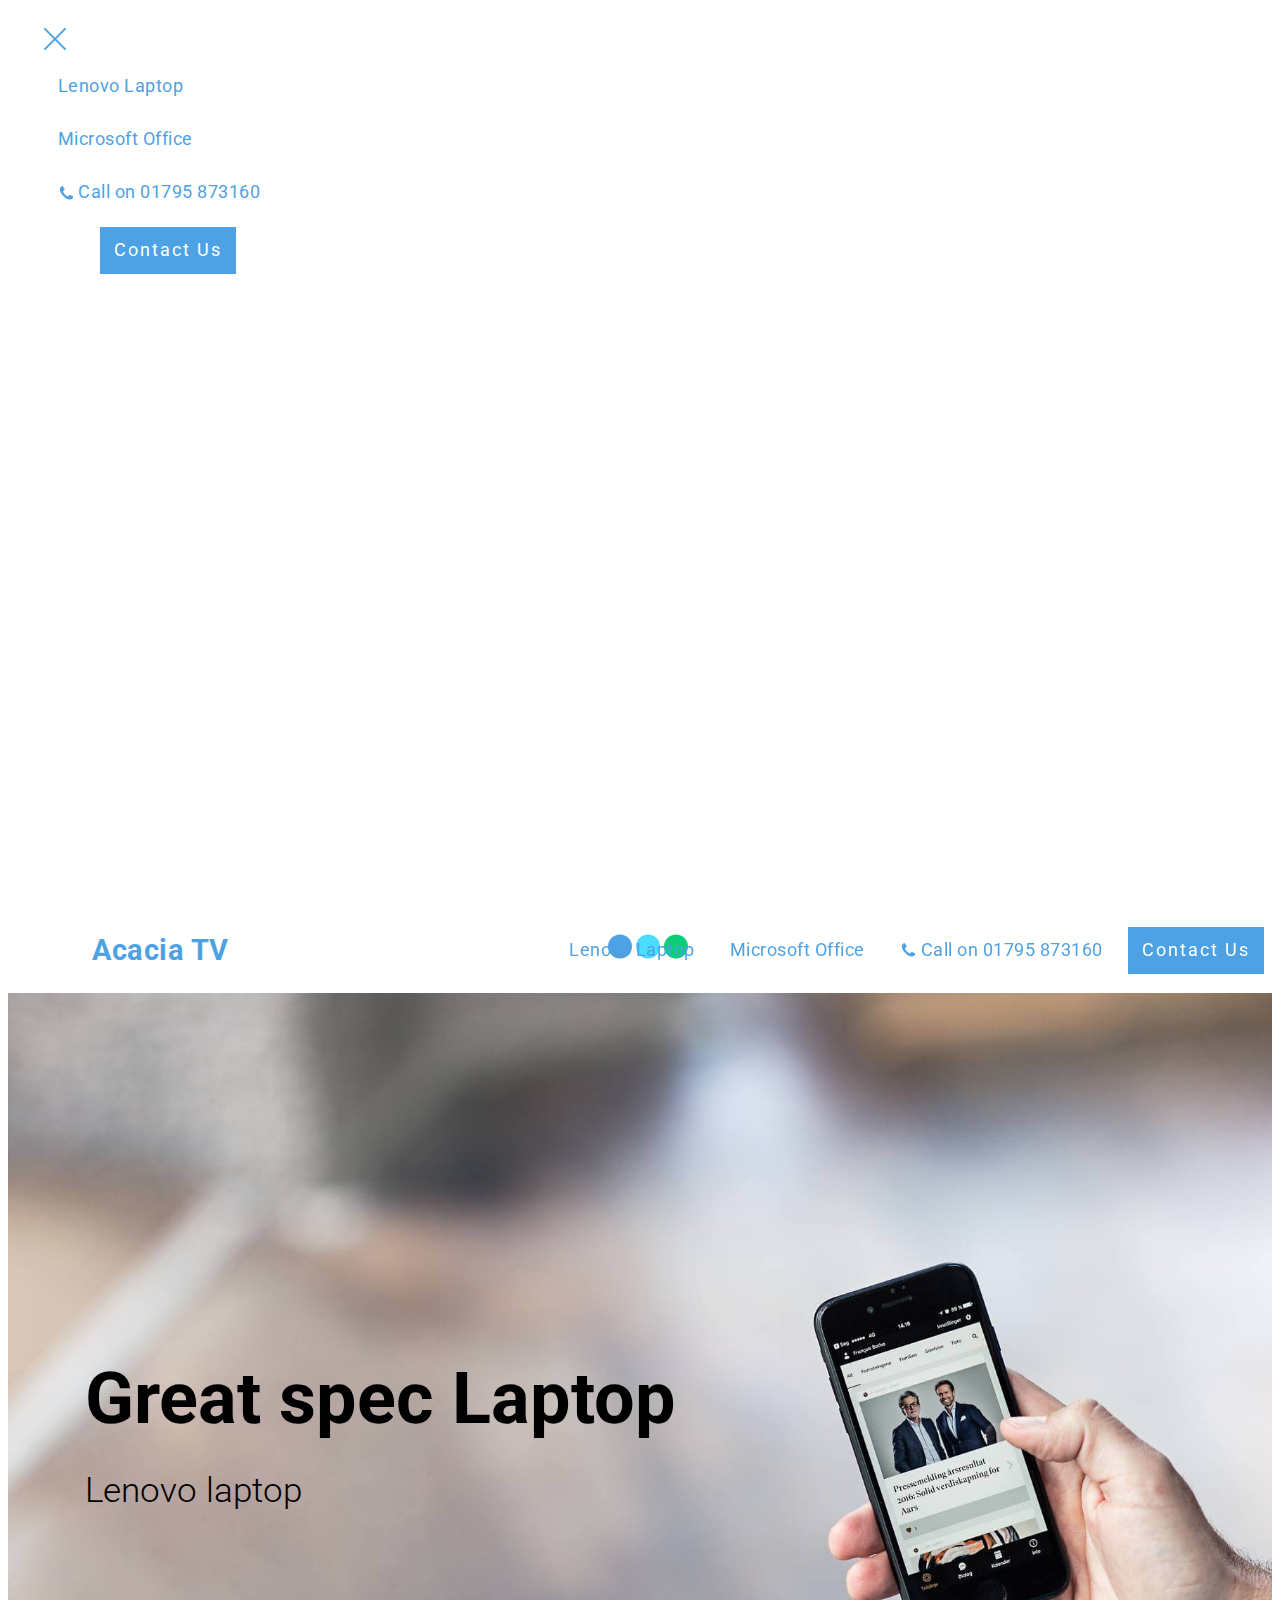
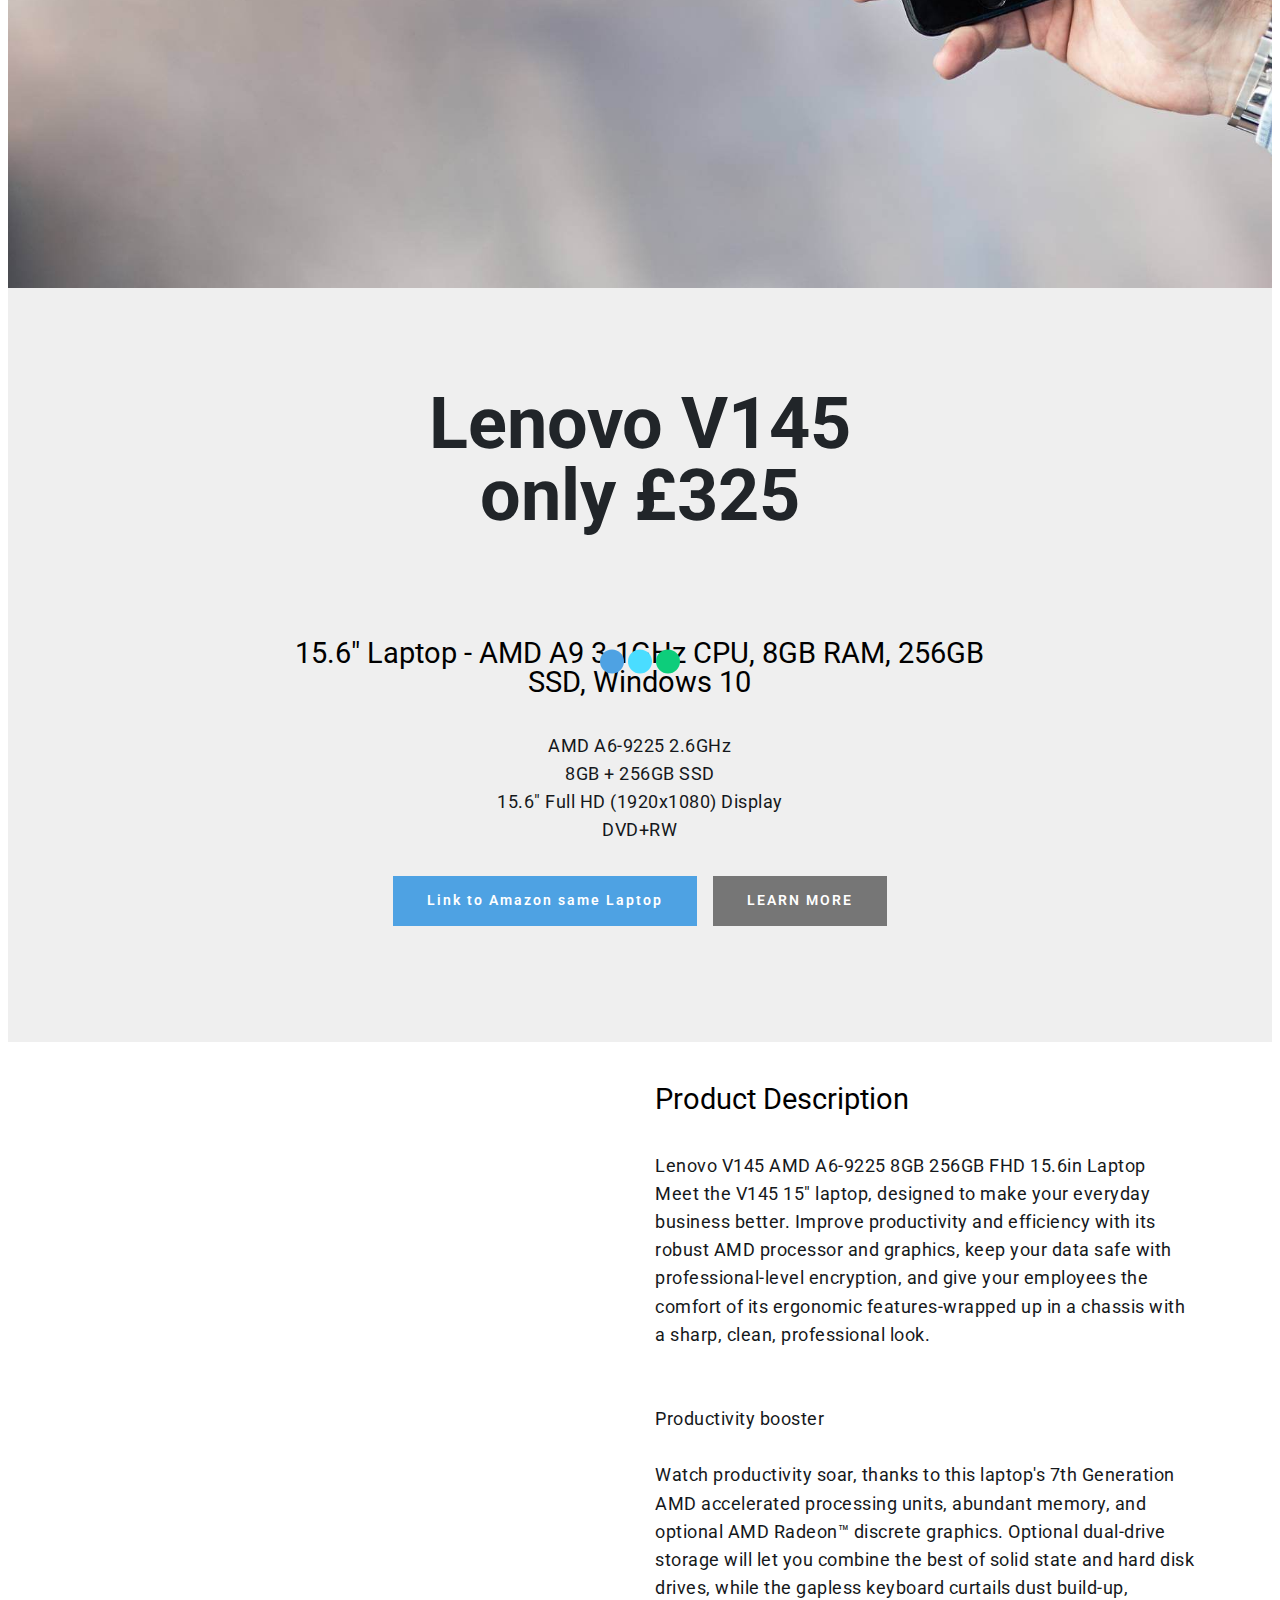
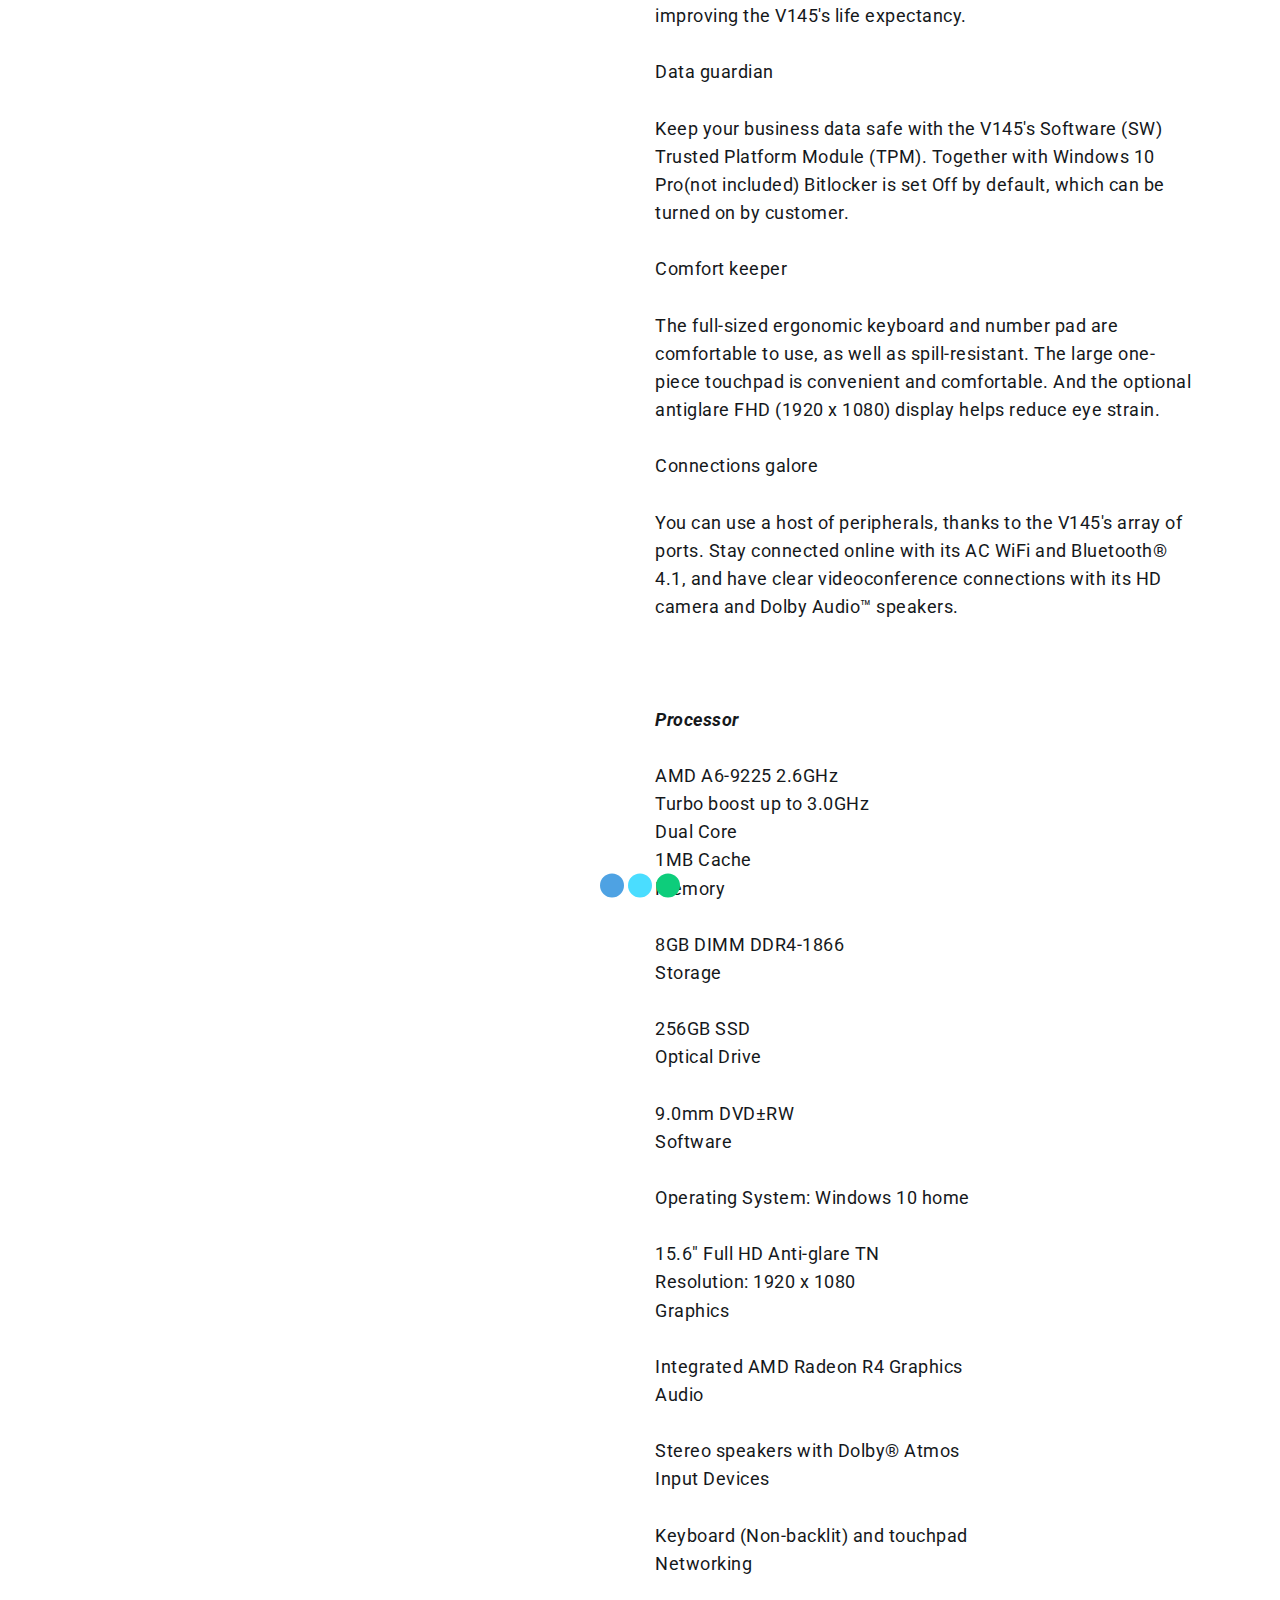
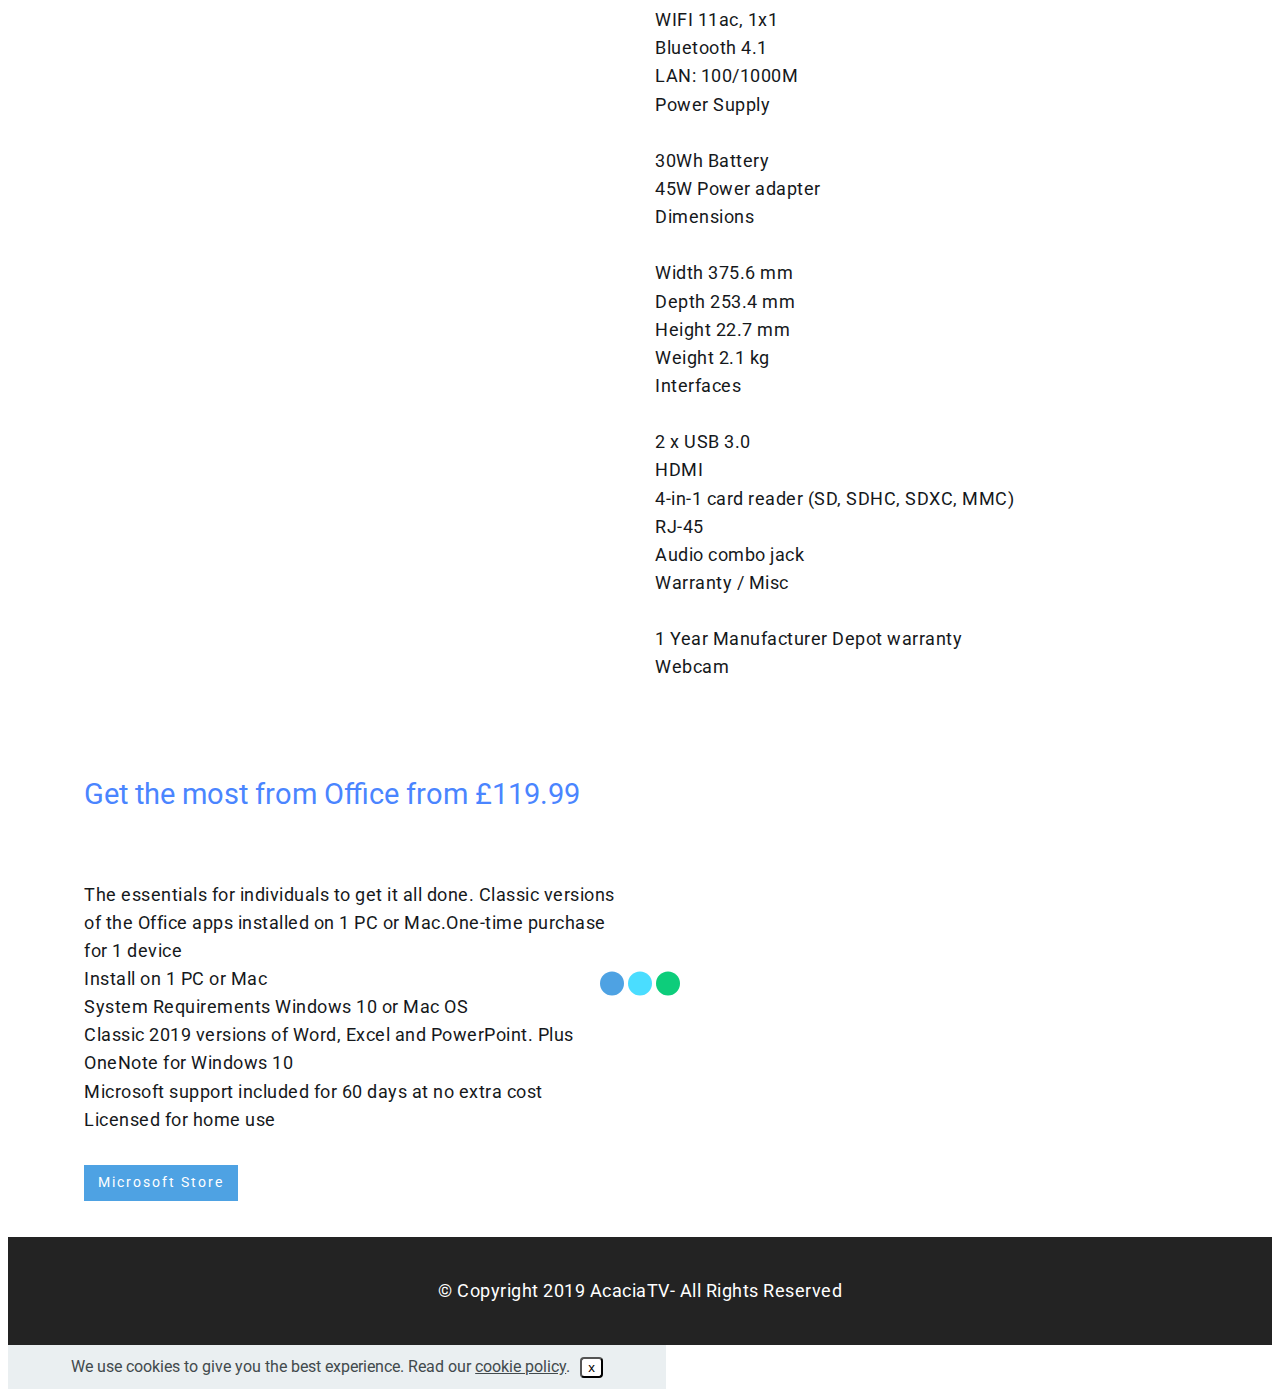
==== commit 10e5920b: "create github pages" ====
--- a/index.html
+++ b/index.html
@@ -11,7 +11,7 @@
   
   <title>Home</title>
   
-<link rel="canonical" href="./">
+<link rel="canonical" href="https://dazzza19.github.io/acaciatv/">
  <style amp-boilerplate>body{-webkit-animation:-amp-start 8s steps(1,end) 0s 1 normal both;-moz-animation:-amp-start 8s steps(1,end) 0s 1 normal both;-ms-animation:-amp-start 8s steps(1,end) 0s 1 normal both;animation:-amp-start 8s steps(1,end) 0s 1 normal both}@-webkit-keyframes -amp-start{from{visibility:hidden}to{visibility:visible}}@-moz-keyframes -amp-start{from{visibility:hidden}to{visibility:visible}}@-ms-keyframes -amp-start{from{visibility:hidden}to{visibility:visible}}@-o-keyframes -amp-start{from{visibility:hidden}to{visibility:visible}}@keyframes -amp-start{from{visibility:hidden}to{visibility:visible}}</style>
 <noscript><style amp-boilerplate>body{-webkit-animation:none;-moz-animation:none;-ms-animation:none;animation:none}</style></noscript>
 <link href="https://fonts.googleapis.com/css?family=Roboto:100,100i,300,300i,400,400i,500,500i,700,700i,900,900i&subset=cyrillic&display=swap" rel="stylesheet">
@@ -99,15 +99,14 @@
 
 </section>
 
-<section class="engine"><a href="https://mobirise.info/g">how to build a website</a></section><section class="header4 cid-rD5dYfVU13 mbr-fullscreen" id="header4-2">
-
-    
-
-    <div class="container">
-        <h1 class="mbr-fonts-style mbr-section-title align-left mbr-black mbr-bold display-1">
-            Prices for Dave</h1>
+<section class="engine"><a href="https://mobirise.info/s">free bootstrap themes</a></section><section class="header4 cid-rD5dYfVU13 mbr-fullscreen" id="header4-2">
+
+    
+
+    <div class="container">
+        <h1 class="mbr-fonts-style mbr-section-title align-left mbr-black mbr-bold display-1">Great spec Laptop</h1>
         <h2 class="mbr-fonts-style mbr-section-subtitle align-left mbr-black mbr-light display-2">
-            Lenovo laptop £325</h2>
+            Lenovo laptop&nbsp;</h2>
         
     </div>
 </section>
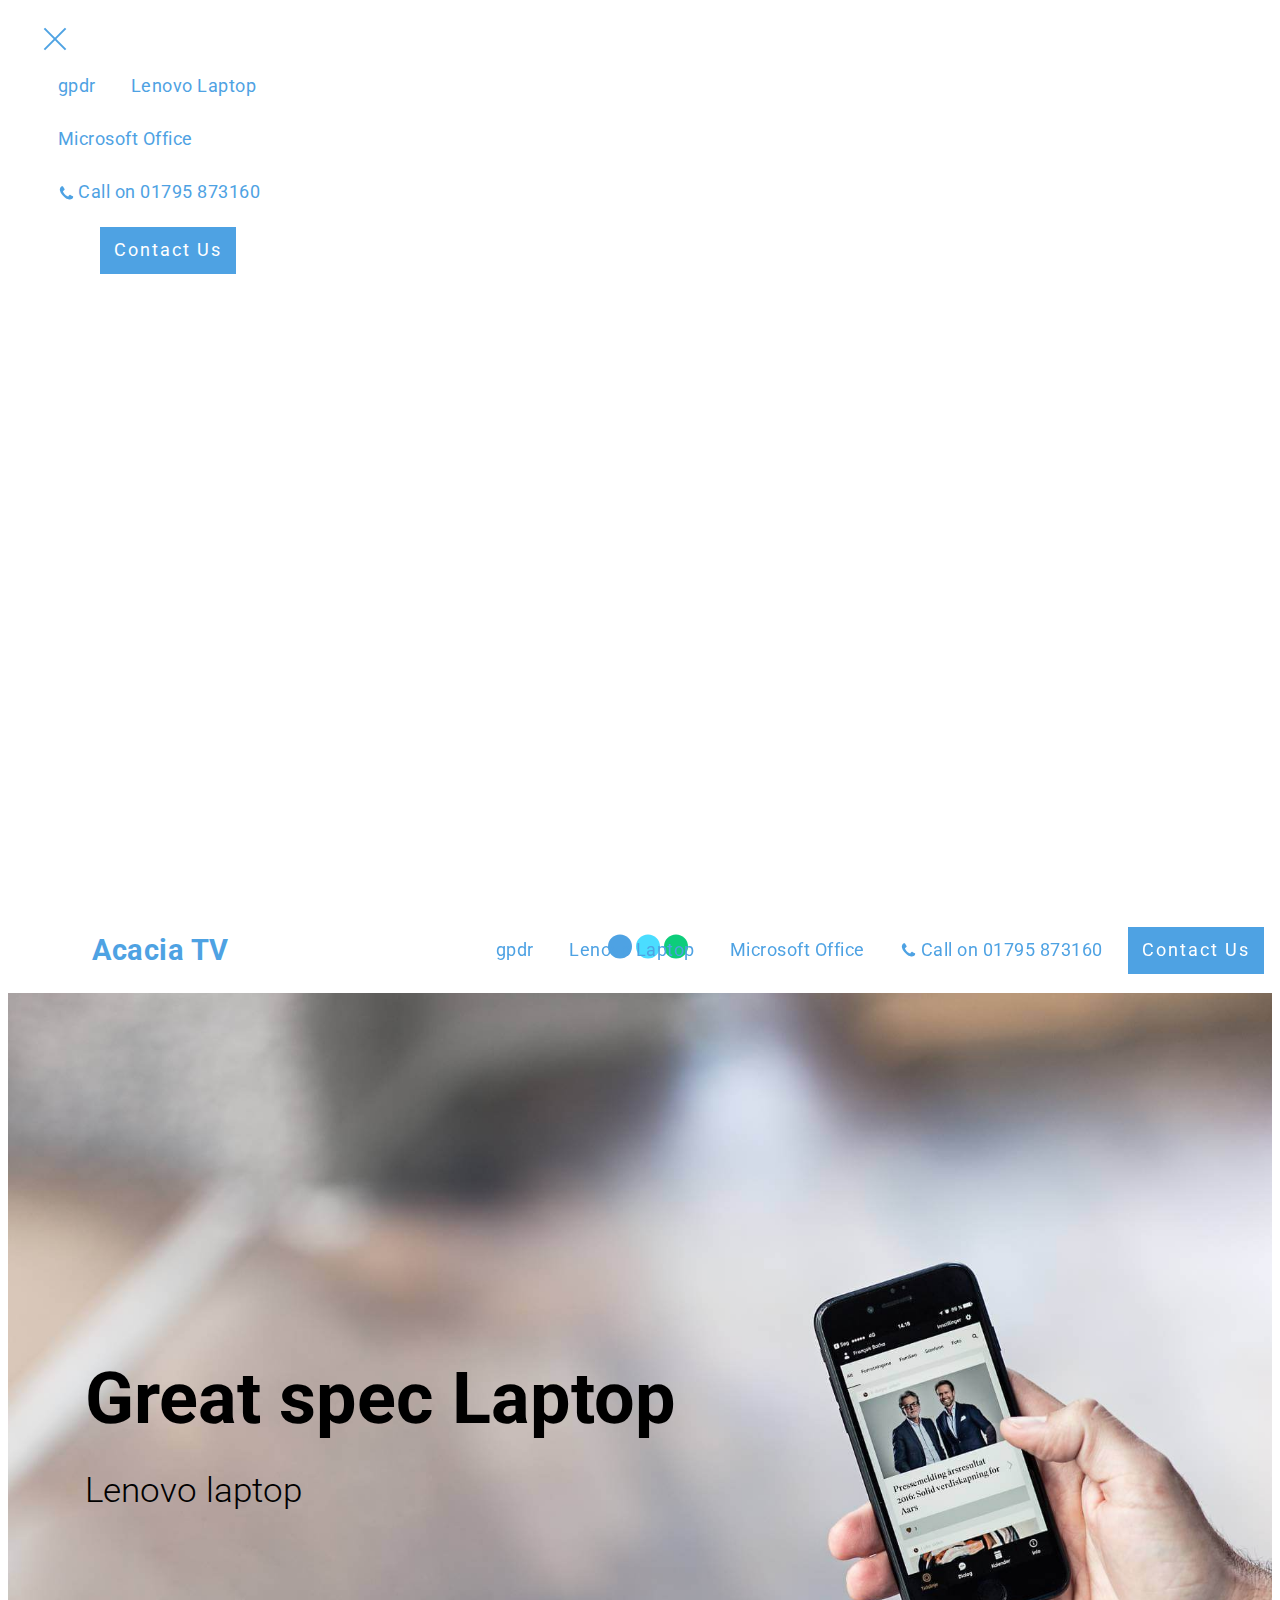
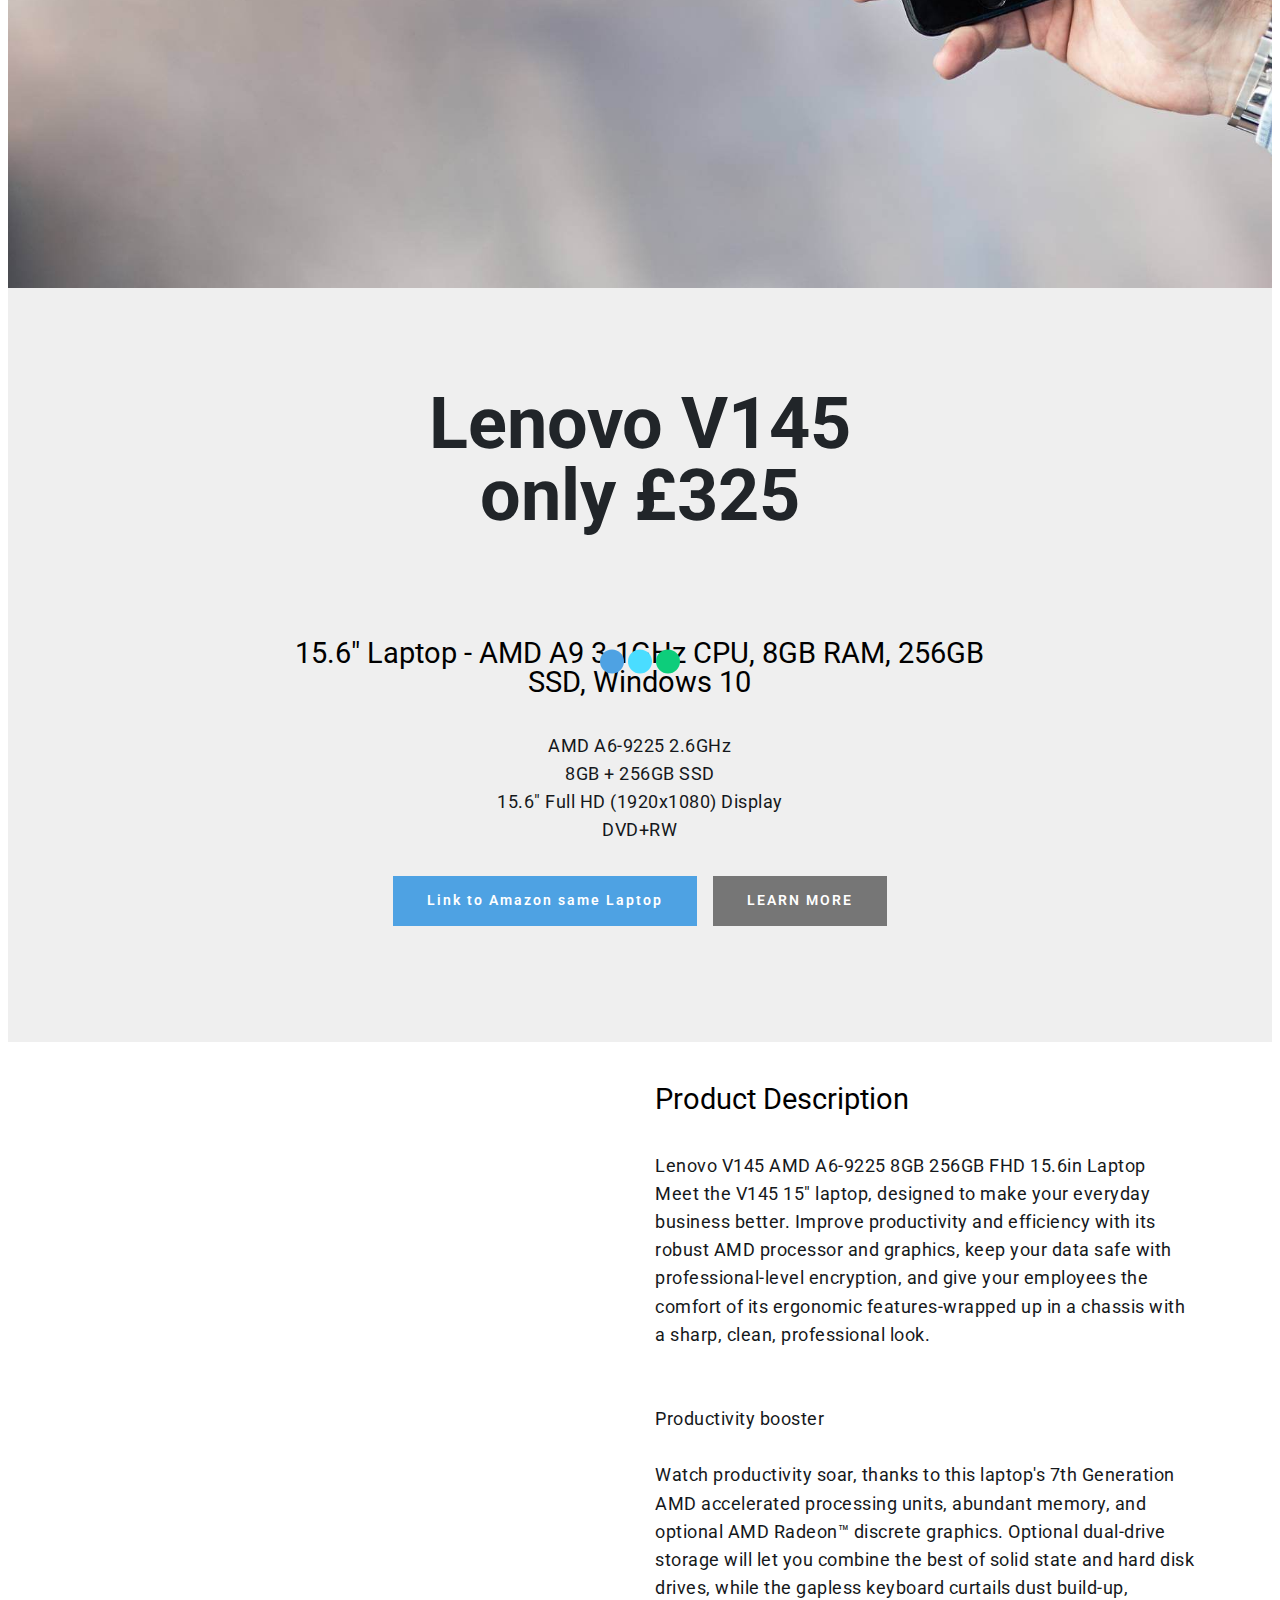
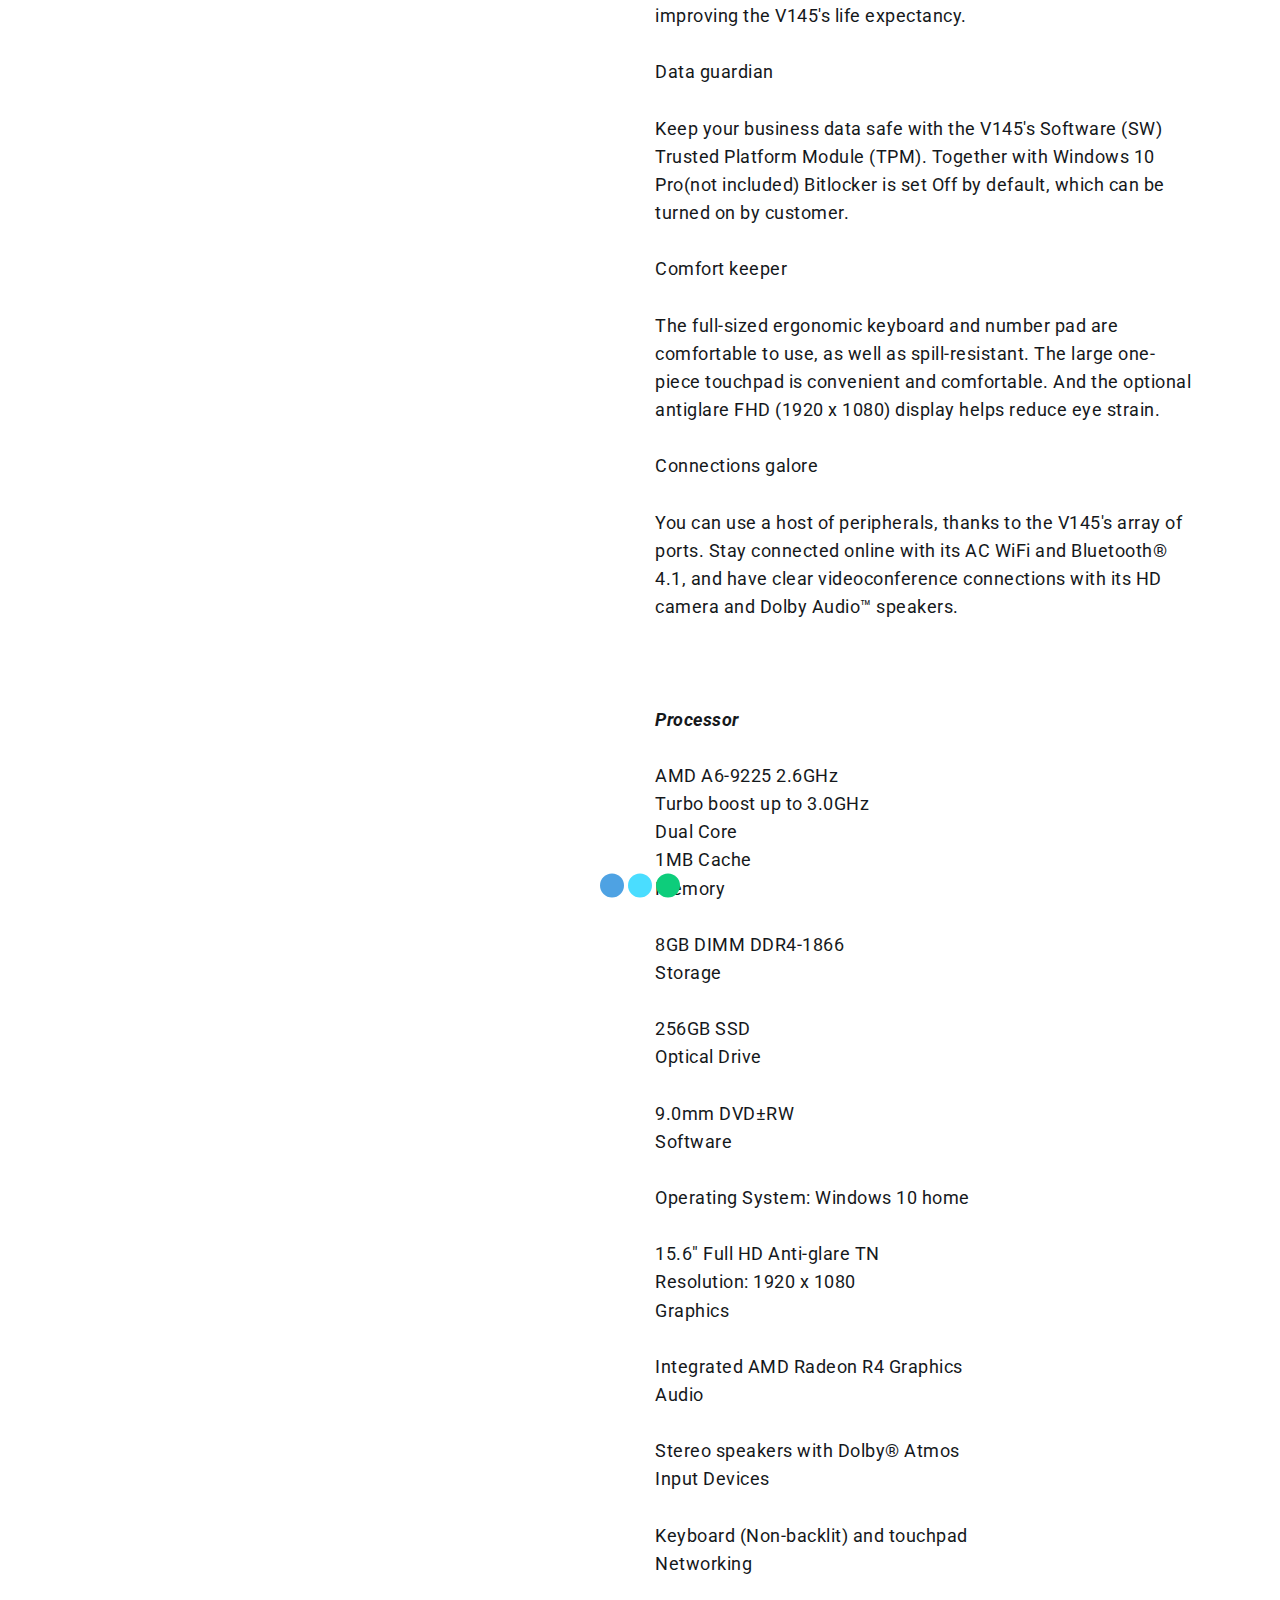
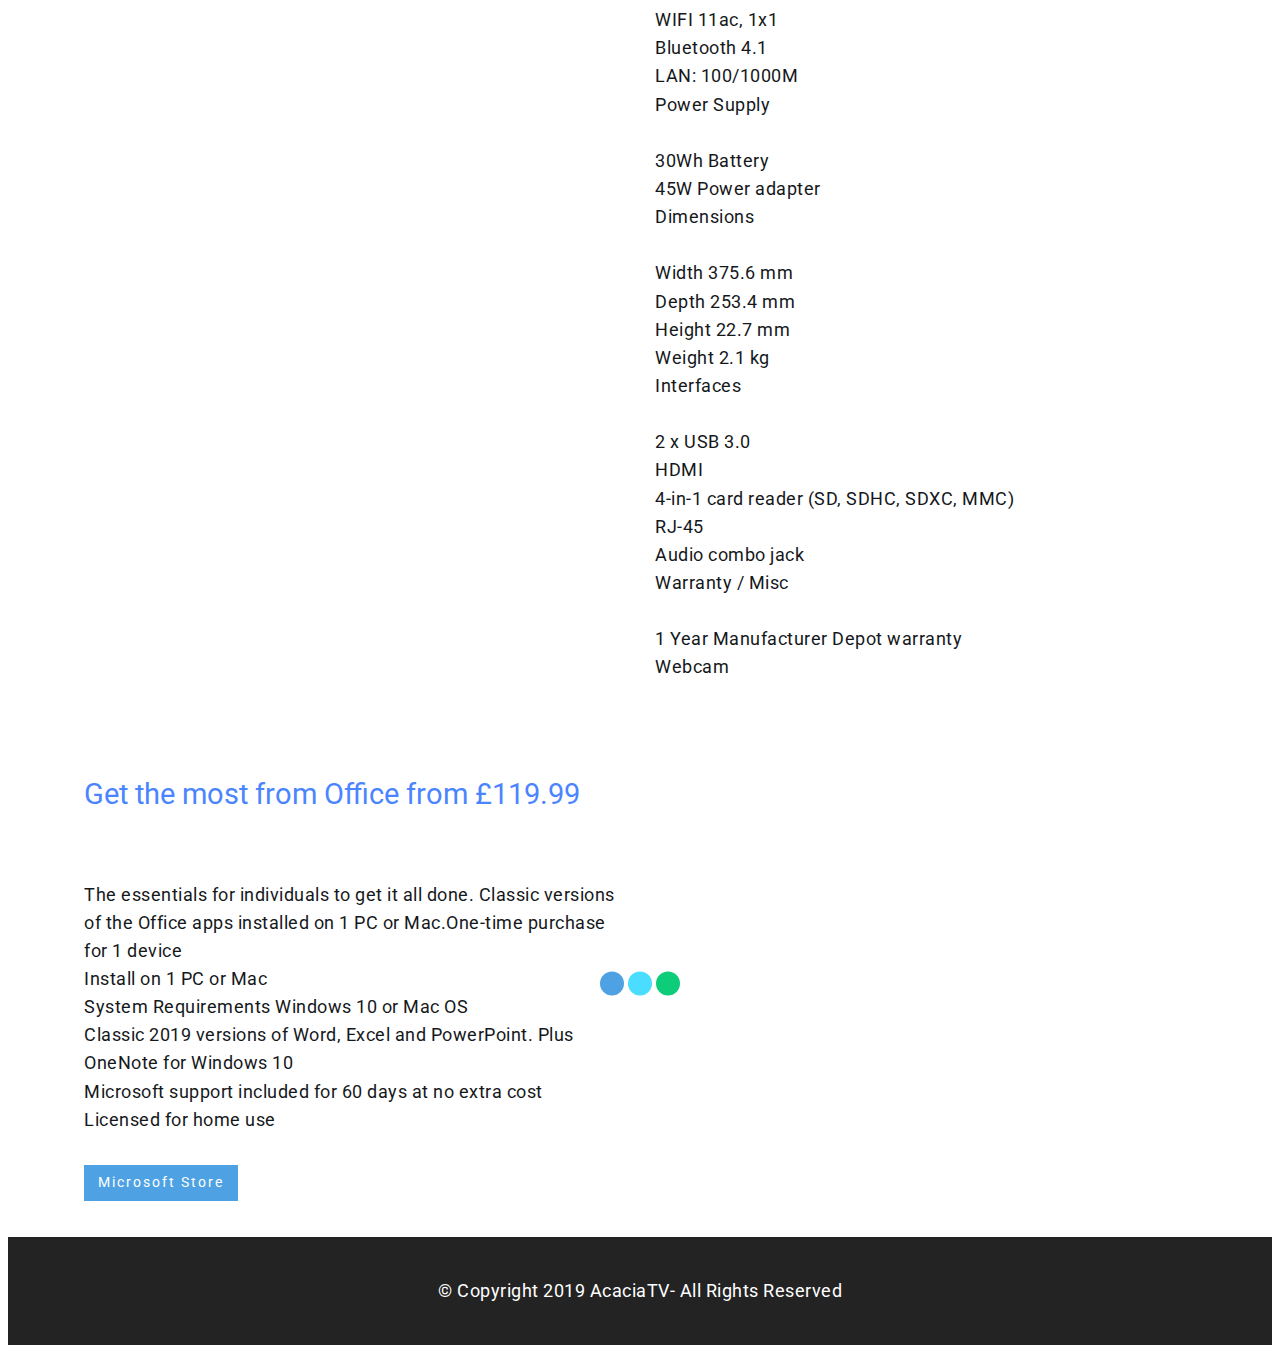
==== commit 5678be67: "Add files via upload" ====
--- a/index.html
+++ b/index.html
@@ -11,13 +11,13 @@
   
   <title>Home</title>
   
-<link rel="canonical" href="https://dazzza19.github.io/acaciatv/">
+<link rel="canonical" href="./">
  <style amp-boilerplate>body{-webkit-animation:-amp-start 8s steps(1,end) 0s 1 normal both;-moz-animation:-amp-start 8s steps(1,end) 0s 1 normal both;-ms-animation:-amp-start 8s steps(1,end) 0s 1 normal both;animation:-amp-start 8s steps(1,end) 0s 1 normal both}@-webkit-keyframes -amp-start{from{visibility:hidden}to{visibility:visible}}@-moz-keyframes -amp-start{from{visibility:hidden}to{visibility:visible}}@-ms-keyframes -amp-start{from{visibility:hidden}to{visibility:visible}}@-o-keyframes -amp-start{from{visibility:hidden}to{visibility:visible}}@keyframes -amp-start{from{visibility:hidden}to{visibility:visible}}</style>
 <noscript><style amp-boilerplate>body{-webkit-animation:none;-moz-animation:none;-ms-animation:none;animation:none}</style></noscript>
 <link href="https://fonts.googleapis.com/css?family=Roboto:100,100i,300,300i,400,400i,500,500i,700,700i,900,900i&subset=cyrillic&display=swap" rel="stylesheet">
  
  <style amp-custom> 
-div,span,h1,h2,h3,h4,h5,h6,p,blockquote,a,ol,ul,li,figcaption{font: inherit;}*{-webkit-box-sizing: border-box;box-sizing: border-box;}body{position: relative;font-style: normal;line-height: 1.5;}section{background-color: #eeeeee;background-position: 50% 50%;background-repeat: no-repeat;background-size: cover;}section,.container,.container-fluid{position: relative;word-wrap: break-word;}a.mbr-iconfont:hover{text-decoration: none;}h1,h2,h3{margin: auto;}h1,h3,p{padding: 10px 0;margin-bottom: 15px;}p,li,blockquote{color: #15181b;letter-spacing: 0.5px;line-height: 1.7;}ul,ol,pre,blockquote{margin-bottom: 0;margin-top: 0;}pre{background: #f4f4f4;padding: 10px 24px;white-space: pre-wrap;}p{margin-top: 0;}a{font-style: normal;font-weight: 400;cursor: pointer;}a,a:hover{text-decoration: none;}figure{margin-bottom: 0;}h1,h2,h3,h4,h5,h6,.h1,.h2,.h3,.h4,.h5,.h6,.display-1,.display-2,.display-3,.display-4{line-height: 1;word-break: break-word;word-wrap: break-word;}b,strong{font-weight: bold;}blockquote{padding: 10px 0 10px 20px;position: relative;border-left: 3px solid;}input:-webkit-autofill,input:-webkit-autofill:hover,input:-webkit-autofill:focus,input:-webkit-autofill:active{-webkit-transition-delay: 9999s;transition-delay: 9999s;-webkit-transition-property: background-color,color;-o-transition-property: background-color,color;transition-property: background-color,color;}html,body{height: auto;min-height: 100vh;}.mbr-section-title{font-style: normal;line-height: 1.2;}.mbr-section-subtitle{line-height: 1.3;}.mbr-text{font-style: normal;line-height: 1.6;}.btn{font-weight: 400;border-width: 2px;border-style: solid;font-style: normal;letter-spacing: 2px;margin: .4rem .5rem;white-space: normal;-webkit-transition: all .3s ease-in-out,-webkit-box-shadow 2s ease-in-out;transition: all .3s ease-in-out,-webkit-box-shadow 2s ease-in-out;-o-transition: all .3s ease-in-out,box-shadow 2s ease-in-out;transition: all .3s ease-in-out,box-shadow 2s ease-in-out;transition: all .3s ease-in-out,box-shadow 2s ease-in-out,-webkit-box-shadow 2s ease-in-out;display: -webkit-inline-box;display: -ms-inline-flexbox;display: inline-flex;-webkit-box-align: center;-ms-flex-align: center;align-items: center;-webkit-box-pack: center;-ms-flex-pack: center;justify-content: center;word-break: break-word;-webkit-align-items: center;-webkit-justify-content: center;display: -webkit-inline-flex;}.btn-form{border-radius: 0;}.btn-form:hover{cursor: pointer;}form .btn{margin: 0;}input,textarea,select{padding: 15px 0.5rem;}.mbr-figure img,.mbr-figure iframe{display: block;width: 100%;}.card{background-color: transparent;border: none;}.card-wrapper{-webkit-box-flex: 1;-webkit-flex: 1;}.card-img{text-align: center;-ms-flex-negative: 0;flex-shrink: 0;-webkit-flex-shrink: 0;}.media{max-width: 100%;margin: 0 auto;}.mbr-figure{-ms-flex-item-align: center;-ms-grid-row-align: center;-webkit-align-self: center;align-self: center;}.media-container > div{max-width: 100%;}.mbr-figure img,.card-img img{width: 100%;}@media (max-width: 991px){.media-size-item{width: auto;}.media{width: auto;}.mbr-figure{width: 100%;}}section.slider .amp-carousel-button{cursor: pointer;}amp-image-lightbox a.control{position: absolute;width: 32px;height: 32px;right: 16px;top: 16px;z-index: 1000;}amp-image-lightbox a.control .close{position: relative;}amp-image-lightbox a.control .close:before,amp-image-lightbox a.control .close:after{position: absolute;left: 15px;content: ' ';height: 33px;width: 2px;background-color: #fff;}amp-image-lightbox a.control .close:before{-webkit-transform: rotate(45deg);-ms-transform: rotate(45deg);transform: rotate(45deg);}amp-image-lightbox a.control .close:after{-webkit-transform: rotate(-45deg);-ms-transform: rotate(-45deg);transform: rotate(-45deg);}.hidden{visibility: hidden;}.super-hide{display: none;}.inactive{-webkit-user-select: none;-moz-user-select: none;-ms-user-select: none;user-select: none;pointer-events: none;-webkit-user-drag: none;user-drag: none;}textarea[type="hidden"]{display: none;}#scrollToTop{display: none;}.popover-content ul.show{min-height: 155px;}.mbr-white{color: #ffffff;}.mbr-black{color: #000000;}.mbr-bg-white{background-color: #ffffff;}.mbr-bg-black{background-color: #000000;}.align-left{text-align: left;}.align-center{text-align: center;}.align-right{text-align: right;}@media (max-width: 767px){.align-left,.align-center,.align-right,.mbr-section-btn,.mbr-section-title{text-align: center;}}.mbr-light{font-weight: 300;}.mbr-regular{font-weight: 400;}.mbr-semibold{font-weight: 500;}.mbr-bold{font-weight: 700;}.mbr-section-btn{margin-left: -.25rem;margin-right: -.25rem;font-size: 0;}nav .mbr-section-btn{margin-left: 0rem;margin-right: 0rem;}.btn .mbr-iconfont,.btn.btn-sm .mbr-iconfont{cursor: pointer;margin-right: 0.5rem;}.btn.btn-md .mbr-iconfont,.btn.btn-md .mbr-iconfont{margin-right: 0.8rem;}[type="submit"]{-webkit-appearance: none;}.google-map{height: 400px;position: relative;width: 100%;}.google-map iframe{height: 100%;width: 100%;}.google-map [data-state-details]{color: #6b6763;font-family: Montserrat;height: 1.5em;margin-top: -0.75em;padding-left: 1.25rem;padding-right: 1.25rem;position: absolute;text-align: center;top: 50%;width: 100%;}.google-map[data-state]{background: #e9e5dc;}.google-map[data-state="loading"] [data-state-details]{display: none;}.map-placeholder{display: none;}.mbr-fullscreen .mbr-overlay{height: 100vh;}.mbr-fullscreen{display: -webkit-box;display: -ms-flexbox;display: flex;display: -moz-flex;display: -ms-flex;display: -o-flex;-webkit-box-align: center;-ms-flex-align: center;align-items: center;-webkit-align-items: center;height: 100vh;-webkit-box-sizing: border-box;box-sizing: border-box;padding-top: 3rem;padding-bottom: 3rem;}.mbr-overlay{bottom: 0;left: 0;position: absolute;right: 0;top: 0;z-index: 0;}section.sidebar-open:before{content: '';position: fixed;top: 0;bottom: 0;right: 0;left: 0;background-color: rgba(0,0,0,0.2);z-index: 1040;}amp-img img{max-height: 100%;max-width: 100%;}img.mbr-temp{width: 100%;}.is-builder .nodisplay + img[async],.is-builder .nodisplay + img[decoding="async"],.is-builder amp-img > a + img[async],.is-builder amp-img > a + img[decoding="async"]{display: none;}html:not(.is-builder) amp-img > a{position: absolute;top: 0;bottom: 0;left: 0;right: 0;z-index: 1;}.is-builder .temp-amp-sizer{position: absolute;}.is-builder section.slider .icon-wrap,.is-builder section[class*="gallery"] .icon-wrap{pointer-events: all;}.is-builder amp-youtube .temp-amp-sizer,.is-builder amp-vimeo .temp-amp-sizer{position: static;}.is-builder section.horizontal-menu .ampstart-btn{display: none;}@media (max-width: 991px){.is-builder section.horizontal-menu .navbar-toggler{display: block;}}.is-builder section.horizontal-menu .dropdown-menu{z-index: auto;opacity: 1;pointer-events: auto;}.is-builder section.horizontal-menu .nav-dropdown .link.dropdown-toggle[aria-expanded="true"]{margin-right: 0;padding: 0.667em 1em;}.mobirise-spinner{position: absolute;top: 50%;left: 40%;margin-left: 10%;-webkit-transform: translate3d(-50%,-50%,0);z-index: 4;}.mobirise-spinner em{width: 24px;height: 24px;background: #3ac;border-radius: 100%;display: inline-block;-webkit-animation: slide 1s infinite;}.mobirise-spinner em:nth-child(1){-webkit-animation-delay: 0.1s;}.mobirise-spinner em:nth-child(2){-webkit-animation-delay: 0.2s;}.mobirise-spinner em:nth-child(3){-webkit-animation-delay: 0.3s;}@-moz-keyframes slide{0%{-webkit-transform: scale(1);}50%{opacity: 0.3;-webkit-transform: scale(2);}100%{-webkit-transform: scale(1);}}@-webkit-keyframes slide{0%{-webkit-transform: scale(1);}50%{opacity: 0.3;-webkit-transform: scale(2);}100%{-webkit-transform: scale(1);}}@-o-keyframes slide{0%{-webkit-transform: scale(1);}50%{opacity: 0.3;-webkit-transform: scale(2);}100%{-webkit-transform: scale(1);}}@keyframes slide{0%{-webkit-transform: scale(1);}50%{opacity: 0.3;-webkit-transform: scale(2);}100%{-webkit-transform: scale(1);}}.mobirise-loader .amp-active > div{display: none;}.mbr-container{max-width: 800px;padding: 0 10px;margin: 0 auto;position: relative;}.container{padding-right: 15px;padding-left: 15px;width: 100%;margin-right: auto;margin-left: auto;}@media (max-width: 767px){.container{max-width: 540px;}}@media (min-width: 768px){.container{max-width: 720px;}}@media (min-width: 992px){.container{max-width: 960px;}}@media (min-width: 1200px){.container{max-width: 1140px;}}.mbr-row,.mbr-form-row{display: -webkit-box;display: -webkit-flex;display: -ms-flexbox;display: flex;-webkit-flex-wrap: wrap;-ms-flex-wrap: wrap;flex-wrap: wrap;margin-right: -1rem;margin-left: -1rem;}.mbr-form-row{margin-right: -0.5rem;margin-left: -0.5rem;}.mbr-form-row > [class*="mbr-col"]{padding-left: 0.5rem;padding-right: 0.5rem;}.mbr-justify-content-center{-webkit-box-pack: center;-ms-flex-pack: center;justify-content: center;-webkit-justify-content: center;}@media (max-width: 767px){.mbr-col-sm-12{-ms-flex: 0 0 100%;-webkit-box-flex: 0;flex: 0 0 100%;max-width: 100%;padding-right: 15px;padding-left: 15px;-webkit-flex: 0 0 100%;}.mbr-row{margin: 0;}}@media (min-width: 768px){.mbr-col-md-3{-ms-flex: 0 0 25%;-webkit-box-flex: 0;flex: 0 0 25%;max-width: 25%;padding-right: 15px;padding-left: 15px;-webkit-flex: 0 0 25%;}.mbr-col-md-4{-ms-flex: 0 0 33.333333%;-webkit-box-flex: 0;flex: 0 0 33.333333%;max-width: 33.333333%;padding-right: 15px;padding-left: 15px;-webkit-flex: 0 0 33.333333%;}.mbr-col-md-5{-ms-flex: 0 0 41.666667%;-webkit-box-flex: 0;flex: 0 0 41.666667%;max-width: 41.666667%;padding-right: 15px;padding-left: 15px;-webkit-flex: 0 0 41.666667%;}.mbr-col-md-6{-ms-flex: 0 0 50%;-webkit-box-flex: 0;flex: 0 0 50%;max-width: 50%;padding-right: 15px;padding-left: 15px;-webkit-flex: 0 0 50%;}.mbr-col-md-7{-ms-flex: 0 0 58.333333%;-webkit-box-flex: 0;flex: 0 0 58.333333%;max-width: 58.333333%;padding-right: 15px;padding-left: 15px;-webkit-flex: 0 0 58.333333%;}.mbr-col-md-8{-ms-flex: 0 0 66.666667%;-webkit-box-flex: 0;flex: 0 0 66.666667%;max-width: 66.666667%;padding-left: 15px;padding-right: 15px;-webkit-flex: 0 0 66.666667%;}.mbr-col-md-10{-ms-flex: 0 0 83.333333%;-webkit-box-flex: 0;flex: 0 0 83.333333%;max-width: 83.333333%;padding-left: 15px;padding-right: 15px;-webkit-flex: 0 0 83.333333%;}.mbr-col-md-12{-ms-flex: 0 0 100%;-webkit-box-flex: 0;flex: 0 0 100%;max-width: 100%;padding-right: 15px;padding-left: 15px;-webkit-flex: 0 0 100%;}}@media (min-width: 992px){.mbr-col-lg-2{-ms-flex: 0 0 16.666667%;-webkit-box-flex: 0;flex: 0 0 16.666667%;max-width: 16.666667%;padding-right: 15px;padding-left: 15px;-webkit-flex: 0 0 16.666667%;}.mbr-col-lg-3{-ms-flex: 0 0 25%;-webkit-box-flex: 0;flex: 0 0 25%;max-width: 25%;padding-right: 15px;padding-left: 15px;-webkit-flex: 0 0 25%;}.mbr-col-lg-4{-ms-flex: 0 0 33.33%;-webkit-box-flex: 0;flex: 0 0 33.33%;max-width: 33.33%;padding-right: 15px;padding-left: 15px;-webkit-flex: 0 0 33.33%;}.mbr-col-lg-5{-ms-flex: 0 0 41.666%;-webkit-box-flex: 0;flex: 0 0 41.666%;max-width: 41.666%;padding-right: 15px;padding-left: 15px;-webkit-flex: 0 0 41.666%;}.mbr-col-lg-6{-ms-flex: 0 0 50%;-webkit-box-flex: 0;flex: 0 0 50%;max-width: 50%;padding-right: 15px;padding-left: 15px;-webkit-flex: 0 0 50%;}.mbr-col-lg-8{-ms-flex: 0 0 66.666667%;-webkit-box-flex: 0;flex: 0 0 66.666667%;max-width: 66.666667%;padding-left: 15px;padding-right: 15px;-webkit-flex: 0 0 66.666667%;}.mbr-col-lg-10{-ms-flex: 0 0 83.3333%;-webkit-box-flex: 0;flex: 0 0 83.3333%;max-width: 83.3333%;padding-right: 15px;padding-left: 15px;-webkit-flex: 0 0 83.3333%;}.mbr-col-lg-12{-ms-flex: 0 0 100%;-webkit-box-flex: 0;flex: 0 0 100%;max-width: 100%;padding-right: 15px;padding-left: 15px;-webkit-flex: 0 0 100%;}}@media (min-width: 1200px){.mbr-col-xl-7{-ms-flex: 0 0 58.333333%;-webkit-box-flex: 0;flex: 0 0 58.333333%;max-width: 58.333333%;padding-right: 15px;padding-left: 15px;-webkit-flex: 0 0 58.333333%;}.mbr-col-xl-8{-ms-flex: 0 0 66.666667%;-webkit-box-flex: 0;flex: 0 0 66.666667%;max-width: 66.666667%;padding-left: 15px;padding-right: 15px;-webkit-flex: 0 0 66.666667%;}}amp-sidebar{background: transparent;}#scrollToTopMarker{position: absolute;width: 0px;height: 0px;top: 300px;}#scrollToTopButton{position: fixed;bottom: 25px;right: 25px;opacity: .4;z-index: 5000;font-size: 32px;height: 60px;width: 60px;border: none;border-radius: 3px;cursor: pointer;}#scrollToTopButton:focus{outline: none;}#scrollToTopButton a:before{content: '';position: absolute;height: 40%;top: 36%;width: 2px;left: calc(50% - 1px);}#scrollToTopButton a:after{content: '';position: absolute;border-top: 2px solid;border-right: 2px solid;width: 40%;height: 40%;left: calc(30% - 1px);bottom: 30%;-ms-transform: rotate(-45deg);transform: rotate(-45deg);-webkit-transform: rotate(-45deg);}.is-builder #scrollToTopButton a:after{left: 30%;}.field{margin-bottom: 1rem;}.field-input{margin: 0;width: 100%;}form a.btn{margin: 0;}.mbr-col,.mbr-col-auto{padding-left: 1rem;padding-right: 1rem;}.mbr-col{flex-basis: 0;flex-grow: 1;max-width: 100%;}.mbr-col-auto{flex: 0 0 auto;width: auto;max-width: none;}.dots-wrapper .dots{margin: 4px 8px;}.dots-wrapper .dots span{cursor: pointer;border-radius: 12px;display: block;height: 24px;width: 24px;transition: 0.4s;border: 10px solid #cccccc;}.dots-wrapper .dots span:hover{opacity: 1;}.dots-wrapper .dots span.current{outline: none;width: 40px;opacity: 1;}.amp-carousel-button{outline: none;}.hidden-slide{display: none;}.visible-slide{display: flex;}.gdpr-block{padding: 10px;font-size: 14px;display: block;width: 100%;text-align: center;}.gdpr-block.covert {display: none;}.textGDPR{position: relative;}.gdpr-block label span.textGDPR input[name='gdpr']{ width: 15px;height: 15px;margin: 0;position: absolute;top: 2px;left: -20px;}.gdpr-block label{color: #a7a7a7;vertical-align: middle;user-select: none;margin-bottom: 0;}
+div,span,h1,h2,h3,h4,h5,h6,p,blockquote,a,ol,ul,li,figcaption{font: inherit;}*{-webkit-box-sizing: border-box;box-sizing: border-box;}body{position: relative;font-style: normal;line-height: 1.5;}section{background-color: #eeeeee;background-position: 50% 50%;background-repeat: no-repeat;background-size: cover;}section,.container,.container-fluid{position: relative;word-wrap: break-word;}a.mbr-iconfont:hover{text-decoration: none;}h1,h2,h3{margin: auto;}h1,h3,p{padding: 10px 0;margin-bottom: 15px;}p,li,blockquote{color: #15181b;letter-spacing: 0.5px;line-height: 1.7;}ul,ol,pre,blockquote{margin-bottom: 0;margin-top: 0;}pre{background: #f4f4f4;padding: 10px 24px;white-space: pre-wrap;}p{margin-top: 0;}a{font-style: normal;font-weight: 400;cursor: pointer;}a,a:hover{text-decoration: none;}figure{margin-bottom: 0;}h1,h2,h3,h4,h5,h6,.h1,.h2,.h3,.h4,.h5,.h6,.display-1,.display-2,.display-3,.display-4{line-height: 1;word-break: break-word;word-wrap: break-word;}b,strong{font-weight: bold;}blockquote{padding: 10px 0 10px 20px;position: relative;border-left: 3px solid;}input:-webkit-autofill,input:-webkit-autofill:hover,input:-webkit-autofill:focus,input:-webkit-autofill:active{-webkit-transition-delay: 9999s;transition-delay: 9999s;-webkit-transition-property: background-color,color;-o-transition-property: background-color,color;transition-property: background-color,color;}html,body{height: auto;min-height: 100vh;}.mbr-section-title{font-style: normal;line-height: 1.2;}.mbr-section-subtitle{line-height: 1.3;}.mbr-text{font-style: normal;line-height: 1.6;}.btn{font-weight: 400;border-width: 2px;border-style: solid;font-style: normal;letter-spacing: 2px;margin: .4rem .5rem;white-space: normal;-webkit-transition: all .3s ease-in-out,-webkit-box-shadow 2s ease-in-out;transition: all .3s ease-in-out,-webkit-box-shadow 2s ease-in-out;-o-transition: all .3s ease-in-out,box-shadow 2s ease-in-out;transition: all .3s ease-in-out,box-shadow 2s ease-in-out;transition: all .3s ease-in-out,box-shadow 2s ease-in-out,-webkit-box-shadow 2s ease-in-out;display: -webkit-inline-box;display: -ms-inline-flexbox;display: inline-flex;-webkit-box-align: center;-ms-flex-align: center;align-items: center;-webkit-box-pack: center;-ms-flex-pack: center;justify-content: center;word-break: break-word;-webkit-align-items: center;-webkit-justify-content: center;display: -webkit-inline-flex;}.btn-form{border-radius: 0;}.btn-form:hover{cursor: pointer;}form .btn{margin: 0;}input,textarea,select{padding: 15px 0.5rem;}.mbr-figure img,.mbr-figure iframe{display: block;width: 100%;}.card{background-color: transparent;border: none;}.card-wrapper{-webkit-box-flex: 1;-webkit-flex: 1;}.card-img{text-align: center;-ms-flex-negative: 0;flex-shrink: 0;-webkit-flex-shrink: 0;}.media{max-width: 100%;margin: 0 auto;}.mbr-figure{-ms-flex-item-align: center;-ms-grid-row-align: center;-webkit-align-self: center;align-self: center;}.media-container > div{max-width: 100%;}.mbr-figure img,.card-img img{width: 100%;}@media (max-width: 991px){.media-size-item{width: auto;}.media{width: auto;}.mbr-figure{width: 100%;}}section.slider .amp-carousel-button{cursor: pointer;}amp-image-lightbox a.control{position: absolute;width: 32px;height: 32px;right: 16px;top: 16px;z-index: 1000;}amp-image-lightbox a.control .close{position: relative;}amp-image-lightbox a.control .close:before,amp-image-lightbox a.control .close:after{position: absolute;left: 15px;content: ' ';height: 33px;width: 2px;background-color: #fff;}amp-image-lightbox a.control .close:before{-webkit-transform: rotate(45deg);-ms-transform: rotate(45deg);transform: rotate(45deg);}amp-image-lightbox a.control .close:after{-webkit-transform: rotate(-45deg);-ms-transform: rotate(-45deg);transform: rotate(-45deg);}.hidden{visibility: hidden;}.super-hide{display: none;}.inactive{-webkit-user-select: none;-moz-user-select: none;-ms-user-select: none;user-select: none;pointer-events: none;-webkit-user-drag: none;user-drag: none;}textarea[type="hidden"]{display: none;}#scrollToTop{display: none;}.popover-content ul.show{min-height: 155px;}.mbr-white{color: #ffffff;}.mbr-black{color: #000000;}.mbr-bg-white{background-color: #ffffff;}.mbr-bg-black{background-color: #000000;}.align-left{text-align: left;}.align-center{text-align: center;}.align-right{text-align: right;}@media (max-width: 767px){.align-left,.align-center,.align-right,.mbr-section-btn,.mbr-section-title{text-align: center;}}.mbr-light{font-weight: 300;}.mbr-regular{font-weight: 400;}.mbr-semibold{font-weight: 500;}.mbr-bold{font-weight: 700;}.mbr-section-btn{margin-left: -.25rem;margin-right: -.25rem;font-size: 0;}nav .mbr-section-btn{margin-left: 0rem;margin-right: 0rem;}.btn .mbr-iconfont,.btn.btn-sm .mbr-iconfont{cursor: pointer;margin-right: 0.5rem;}.btn.btn-md .mbr-iconfont,.btn.btn-md .mbr-iconfont{margin-right: 0.8rem;}[type="submit"]{-webkit-appearance: none;}.google-map{height: 400px;position: relative;width: 100%;}.google-map iframe{height: 100%;width: 100%;}.google-map [data-state-details]{color: #6b6763;font-family: Montserrat;height: 1.5em;margin-top: -0.75em;padding-left: 1.25rem;padding-right: 1.25rem;position: absolute;text-align: center;top: 50%;width: 100%;}.google-map[data-state]{background: #e9e5dc;}.google-map[data-state="loading"] [data-state-details]{display: none;}.map-placeholder{display: none;}.mbr-fullscreen .mbr-overlay{height: 100vh;}.mbr-fullscreen{display: -webkit-box;display: -ms-flexbox;display: flex;display: -moz-flex;display: -ms-flex;display: -o-flex;-webkit-box-align: center;-ms-flex-align: center;align-items: center;-webkit-align-items: center;height: 100vh;-webkit-box-sizing: border-box;box-sizing: border-box;padding-top: 3rem;padding-bottom: 3rem;}.mbr-overlay{bottom: 0;left: 0;position: absolute;right: 0;top: 0;z-index: 0;}section.sidebar-open:before{content: '';position: fixed;top: 0;bottom: 0;right: 0;left: 0;background-color: rgba(0,0,0,0.2);z-index: 1040;}amp-img img{max-height: 100%;max-width: 100%;}img.mbr-temp{width: 100%;}.is-builder .nodisplay + img[async],.is-builder .nodisplay + img[decoding="async"],.is-builder amp-img > a + img[async],.is-builder amp-img > a + img[decoding="async"]{display: none;}html:not(.is-builder) amp-img > a{position: absolute;top: 0;bottom: 0;left: 0;right: 0;z-index: 1;}.is-builder .temp-amp-sizer{position: absolute;}.is-builder section.slider .icon-wrap,.is-builder section[class*="gallery"] .icon-wrap{pointer-events: all;}.is-builder amp-youtube .temp-amp-sizer,.is-builder amp-vimeo .temp-amp-sizer{position: static;}.is-builder section.horizontal-menu .ampstart-btn{display: none;}@media (max-width: 991px){.is-builder section.horizontal-menu .navbar-toggler{display: block;}}.is-builder section.horizontal-menu .dropdown-menu{z-index: auto;opacity: 1;pointer-events: auto;}.is-builder section.horizontal-menu .nav-dropdown .link.dropdown-toggle[aria-expanded="true"]{margin-right: 0;padding: 0.667em 1em;}.mobirise-spinner{position: absolute;top: 50%;left: 40%;margin-left: 10%;-webkit-transform: translate3d(-50%,-50%,0);z-index: 4;}.mobirise-spinner em{width: 24px;height: 24px;background: #3ac;border-radius: 100%;display: inline-block;-webkit-animation: slide 1s infinite;}.mobirise-spinner em:nth-child(1){-webkit-animation-delay: 0.1s;}.mobirise-spinner em:nth-child(2){-webkit-animation-delay: 0.2s;}.mobirise-spinner em:nth-child(3){-webkit-animation-delay: 0.3s;}@-moz-keyframes slide{0%{-webkit-transform: scale(1);}50%{opacity: 0.3;-webkit-transform: scale(2);}100%{-webkit-transform: scale(1);}}@-webkit-keyframes slide{0%{-webkit-transform: scale(1);}50%{opacity: 0.3;-webkit-transform: scale(2);}100%{-webkit-transform: scale(1);}}@-o-keyframes slide{0%{-webkit-transform: scale(1);}50%{opacity: 0.3;-webkit-transform: scale(2);}100%{-webkit-transform: scale(1);}}@keyframes slide{0%{-webkit-transform: scale(1);}50%{opacity: 0.3;-webkit-transform: scale(2);}100%{-webkit-transform: scale(1);}}.mobirise-loader .amp-active > div{display: none;}.mbr-container{max-width: 800px;padding: 0 10px;margin: 0 auto;position: relative;}.container{padding-right: 15px;padding-left: 15px;width: 100%;margin-right: auto;margin-left: auto;}@media (max-width: 767px){.container{max-width: 540px;}}@media (min-width: 768px){.container{max-width: 720px;}}@media (min-width: 992px){.container{max-width: 960px;}}@media (min-width: 1200px){.container{max-width: 1140px;}}.mbr-row,.mbr-form-row{display: -webkit-box;display: -webkit-flex;display: -ms-flexbox;display: flex;-webkit-flex-wrap: wrap;-ms-flex-wrap: wrap;flex-wrap: wrap;margin-right: -1rem;margin-left: -1rem;}.mbr-form-row{margin-right: -0.5rem;margin-left: -0.5rem;}.mbr-form-row > [class*="mbr-col"]{padding-left: 0.5rem;padding-right: 0.5rem;}.mbr-justify-content-center{-webkit-box-pack: center;-ms-flex-pack: center;justify-content: center;-webkit-justify-content: center;}@media (max-width: 767px){.mbr-col-sm-12{-ms-flex: 0 0 100%;-webkit-box-flex: 0;flex: 0 0 100%;max-width: 100%;padding-right: 15px;padding-left: 15px;-webkit-flex: 0 0 100%;}.mbr-row{margin: 0;}}@media (min-width: 768px){.mbr-col-md-3{-ms-flex: 0 0 25%;-webkit-box-flex: 0;flex: 0 0 25%;max-width: 25%;padding-right: 15px;padding-left: 15px;-webkit-flex: 0 0 25%;}.mbr-col-md-4{-ms-flex: 0 0 33.333333%;-webkit-box-flex: 0;flex: 0 0 33.333333%;max-width: 33.333333%;padding-right: 15px;padding-left: 15px;-webkit-flex: 0 0 33.333333%;}.mbr-col-md-5{-ms-flex: 0 0 41.666667%;-webkit-box-flex: 0;flex: 0 0 41.666667%;max-width: 41.666667%;padding-right: 15px;padding-left: 15px;-webkit-flex: 0 0 41.666667%;}.mbr-col-md-6{-ms-flex: 0 0 50%;-webkit-box-flex: 0;flex: 0 0 50%;max-width: 50%;padding-right: 15px;padding-left: 15px;-webkit-flex: 0 0 50%;}.mbr-col-md-7{-ms-flex: 0 0 58.333333%;-webkit-box-flex: 0;flex: 0 0 58.333333%;max-width: 58.333333%;padding-right: 15px;padding-left: 15px;-webkit-flex: 0 0 58.333333%;}.mbr-col-md-8{-ms-flex: 0 0 66.666667%;-webkit-box-flex: 0;flex: 0 0 66.666667%;max-width: 66.666667%;padding-left: 15px;padding-right: 15px;-webkit-flex: 0 0 66.666667%;}.mbr-col-md-10{-ms-flex: 0 0 83.333333%;-webkit-box-flex: 0;flex: 0 0 83.333333%;max-width: 83.333333%;padding-left: 15px;padding-right: 15px;-webkit-flex: 0 0 83.333333%;}.mbr-col-md-12{-ms-flex: 0 0 100%;-webkit-box-flex: 0;flex: 0 0 100%;max-width: 100%;padding-right: 15px;padding-left: 15px;-webkit-flex: 0 0 100%;}}@media (min-width: 992px){.mbr-col-lg-2{-ms-flex: 0 0 16.666667%;-webkit-box-flex: 0;flex: 0 0 16.666667%;max-width: 16.666667%;padding-right: 15px;padding-left: 15px;-webkit-flex: 0 0 16.666667%;}.mbr-col-lg-3{-ms-flex: 0 0 25%;-webkit-box-flex: 0;flex: 0 0 25%;max-width: 25%;padding-right: 15px;padding-left: 15px;-webkit-flex: 0 0 25%;}.mbr-col-lg-4{-ms-flex: 0 0 33.33%;-webkit-box-flex: 0;flex: 0 0 33.33%;max-width: 33.33%;padding-right: 15px;padding-left: 15px;-webkit-flex: 0 0 33.33%;}.mbr-col-lg-5{-ms-flex: 0 0 41.666%;-webkit-box-flex: 0;flex: 0 0 41.666%;max-width: 41.666%;padding-right: 15px;padding-left: 15px;-webkit-flex: 0 0 41.666%;}.mbr-col-lg-6{-ms-flex: 0 0 50%;-webkit-box-flex: 0;flex: 0 0 50%;max-width: 50%;padding-right: 15px;padding-left: 15px;-webkit-flex: 0 0 50%;}.mbr-col-lg-8{-ms-flex: 0 0 66.666667%;-webkit-box-flex: 0;flex: 0 0 66.666667%;max-width: 66.666667%;padding-left: 15px;padding-right: 15px;-webkit-flex: 0 0 66.666667%;}.mbr-col-lg-10{-ms-flex: 0 0 83.3333%;-webkit-box-flex: 0;flex: 0 0 83.3333%;max-width: 83.3333%;padding-right: 15px;padding-left: 15px;-webkit-flex: 0 0 83.3333%;}.mbr-col-lg-12{-ms-flex: 0 0 100%;-webkit-box-flex: 0;flex: 0 0 100%;max-width: 100%;padding-right: 15px;padding-left: 15px;-webkit-flex: 0 0 100%;}}@media (min-width: 1200px){.mbr-col-xl-7{-ms-flex: 0 0 58.333333%;-webkit-box-flex: 0;flex: 0 0 58.333333%;max-width: 58.333333%;padding-right: 15px;padding-left: 15px;-webkit-flex: 0 0 58.333333%;}.mbr-col-xl-8{-ms-flex: 0 0 66.666667%;-webkit-box-flex: 0;flex: 0 0 66.666667%;max-width: 66.666667%;padding-left: 15px;padding-right: 15px;-webkit-flex: 0 0 66.666667%;}}amp-sidebar{background: transparent;}#scrollToTopMarker{position: absolute;width: 0px;height: 0px;top: 300px;}#scrollToTopButton{position: fixed;bottom: 25px;right: 25px;opacity: .4;z-index: 5000;font-size: 32px;height: 60px;width: 60px;border: none;border-radius: 3px;cursor: pointer;}#scrollToTopButton:focus{outline: none;}#scrollToTopButton a:before{content: '';position: absolute;height: 40%;top: 36%;width: 2px;left: calc(50% - 1px);}#scrollToTopButton a:after{content: '';position: absolute;border-top: 2px solid;border-right: 2px solid;width: 40%;height: 40%;left: calc(30% - 1px);bottom: 30%;-ms-transform: rotate(-45deg);transform: rotate(-45deg);-webkit-transform: rotate(-45deg);}.is-builder #scrollToTopButton a:after{left: 30%;}.field{margin-bottom: 1rem;}.field-input{margin: 0;width: 100%;}form a.btn{margin: 0;}.mbr-col,.mbr-col-auto{padding-left: 1rem;padding-right: 1rem;}.mbr-col{flex-basis: 0;flex-grow: 1;max-width: 100%;}.mbr-col-auto{flex: 0 0 auto;width: auto;max-width: none;}.dots-wrapper .dots{margin: 4px 8px;}.dots-wrapper .dots span{cursor: pointer;border-radius: 12px;display: block;height: 24px;width: 24px;transition: 0.4s;border: 10px solid #cccccc;}.dots-wrapper .dots span:hover{opacity: 1;}.dots-wrapper .dots span.current{outline: none;width: 40px;opacity: 1;}.amp-carousel-button{outline: none;}.hidden-slide{display: none;}.visible-slide{display: flex;}
 body{font-family: Roboto;}blockquote{border-color: #4ea2e3;}.display-1{font-family: 'Roboto',sans-serif;font-size: 4.5rem;}.display-2{font-family: 'Roboto',sans-serif;font-size: 2.2rem;}.display-4{font-family: 'Roboto',sans-serif;font-size: 0.9rem;}.display-5{font-family: 'Roboto',sans-serif;font-size: 1.8rem;}.display-7{font-family: 'Roboto',sans-serif;font-size: 1.1rem;}input,textarea{font-family: 'Roboto',sans-serif;font-size: 0.9rem;}.display-1 .mbr-iconfont-btn{font-size: 4.5rem;width: 4.5rem;}.display-2 .mbr-iconfont-btn{font-size: 2.2rem;width: 2.2rem;}.display-4 .mbr-iconfont-btn{font-size: 0.9rem;width: 0.9rem;}.display-5 .mbr-iconfont-btn{font-size: 1.8rem;width: 1.8rem;}.display-7 .mbr-iconfont-btn{font-size: 1.1rem;width: 1.1rem;}@media (max-width: 768px){.display-1{font-size: 3.6rem;font-size: calc( 2.225rem + (4.5 - 2.225) * ((100vw - 20rem) / (48 - 20)));line-height: calc( 1.4 * (2.225rem + (4.5 - 2.225) * ((100vw - 20rem) / (48 - 20))));}.display-2{font-size: 1.76rem;font-size: calc( 1.42rem + (2.2 - 1.42) * ((100vw - 20rem) / (48 - 20)));line-height: calc( 1.4 * (1.42rem + (2.2 - 1.42) * ((100vw - 20rem) / (48 - 20))));}.display-4{font-size: 0.72rem;font-size: calc( 0.965rem + (0.9 - 0.965) * ((100vw - 20rem) / (48 - 20)));line-height: calc( 1.4 * (0.965rem + (0.9 - 0.965) * ((100vw - 20rem) / (48 - 20))));}.display-5{font-size: 1.44rem;font-size: calc( 1.28rem + (1.8 - 1.28) * ((100vw - 20rem) / (48 - 20)));line-height: calc( 1.4 * (1.28rem + (1.8 - 1.28) * ((100vw - 20rem) / (48 - 20))));}}.btn{padding: 1rem 2rem;border-radius: 0px;}.btn-sm{border-width: 1px;padding: 0.6rem 0.8rem;border-radius: 0px;}.btn-md{font-weight: 600;padding: 1rem 2rem;border-radius: 0px;}.bg-primary{background-color: #4ea2e3;}.bg-success{background-color: #0dcd7b;}.bg-info{background-color: #8282e7;}.bg-warning{background-color: #767676;}.bg-danger{background-color: #a0a0a0;}.btn-primary,.btn-primary:active,.btn-primary.active{background-color: #4ea2e3;border-color: #4ea2e3;color: #ffffff;}.btn-primary:hover,.btn-primary:focus,.btn-primary.focus{color: #ffffff;background-color: #1f7dc5;border-color: #1f7dc5;}.btn-primary.disabled,.btn-primary:disabled{color: #ffffff;background-color: #1f7dc5;border-color: #1f7dc5;}.btn-secondary,.btn-secondary:active,.btn-secondary.active{background-color: #4addff;border-color: #4addff;color: #003c4a;}.btn-secondary:hover,.btn-secondary:focus,.btn-secondary.focus{color: #003c4a;background-color: #00cdfd;border-color: #00cdfd;}.btn-secondary.disabled,.btn-secondary:disabled{color: #003c4a;background-color: #00cdfd;border-color: #00cdfd;}.btn-info,.btn-info:active,.btn-info.active{background-color: #8282e7;border-color: #8282e7;color: #ffffff;}.btn-info:hover,.btn-info:focus,.btn-info.focus{color: #ffffff;background-color: #4242db;border-color: #4242db;}.btn-info.disabled,.btn-info:disabled{color: #ffffff;background-color: #4242db;border-color: #4242db;}.btn-success,.btn-success:active,.btn-success.active{background-color: #0dcd7b;border-color: #0dcd7b;color: #ffffff;}.btn-success:hover,.btn-success:focus,.btn-success.focus{color: #ffffff;background-color: #088550;border-color: #088550;}.btn-success.disabled,.btn-success:disabled{color: #ffffff;background-color: #088550;border-color: #088550;}.btn-warning,.btn-warning:active,.btn-warning.active{background-color: #767676;border-color: #767676;color: #ffffff;}.btn-warning:hover,.btn-warning:focus,.btn-warning.focus{color: #ffffff;background-color: #505050;border-color: #505050;}.btn-warning.disabled,.btn-warning:disabled{color: #ffffff;background-color: #505050;border-color: #505050;}.btn-danger,.btn-danger:active,.btn-danger.active{background-color: #a0a0a0;border-color: #a0a0a0;color: #ffffff;}.btn-danger:hover,.btn-danger:focus,.btn-danger.focus{color: #ffffff;background-color: #7a7a7a;border-color: #7a7a7a;}.btn-danger.disabled,.btn-danger:disabled{color: #ffffff;background-color: #7a7a7a;border-color: #7a7a7a;}.btn-black,.btn-black:active,.btn-black.active{background-color: #333333;border-color: #333333;color: #ffffff;}.btn-black:hover,.btn-black:focus,.btn-black.focus{color: #ffffff;background-color: #0d0d0d;border-color: #0d0d0d;}.btn-black.disabled,.btn-black:disabled{color: #ffffff;background-color: #0d0d0d;border-color: #0d0d0d;}.btn-white,.btn-white:active,.btn-white.active{background-color: #ffffff;border-color: #ffffff;color: #808080;}.btn-white:hover,.btn-white:focus,.btn-white.focus{color: #808080;background-color: #d9d9d9;border-color: #d9d9d9;}.btn-white.disabled,.btn-white:disabled{color: #808080;background-color: #d9d9d9;border-color: #d9d9d9;}.btn-white,.btn-white:active,.btn-white.active{color: #333333;}.btn-white:hover,.btn-white:focus,.btn-white.focus{color: #333333;}.btn-white.disabled,.btn-white:disabled{color: #333333;}.btn-primary-outline,.btn-primary-outline:active,.btn-primary-outline.active{background: none;border-color: #1c6faf;color: #1c6faf;}.btn-primary-outline:hover,.btn-primary-outline:focus,.btn-primary-outline.focus{color: #ffffff;background-color: #4ea2e3;border-color: #4ea2e3;}.btn-primary-outline.disabled,.btn-primary-outline:disabled{color: #ffffff;background-color: #4ea2e3;border-color: #4ea2e3;}.btn-secondary-outline,.btn-secondary-outline:active,.btn-secondary-outline.active{background: none;border-color: #00b8e3;color: #00b8e3;}.btn-secondary-outline:hover,.btn-secondary-outline:focus,.btn-secondary-outline.focus{color: #003c4a;background-color: #4addff;border-color: #4addff;}.btn-secondary-outline.disabled,.btn-secondary-outline:disabled{color: #003c4a;background-color: #4addff;border-color: #4addff;}.btn-info-outline,.btn-info-outline:active,.btn-info-outline.active{background: none;border-color: #2c2cd7;color: #2c2cd7;}.btn-info-outline:hover,.btn-info-outline:focus,.btn-info-outline.focus{color: #ffffff;background-color: #8282e7;border-color: #8282e7;}.btn-info-outline.disabled,.btn-info-outline:disabled{color: #ffffff;background-color: #8282e7;border-color: #8282e7;}.btn-success-outline,.btn-success-outline:active,.btn-success-outline.active{background: none;border-color: #076d41;color: #076d41;}.btn-success-outline:hover,.btn-success-outline:focus,.btn-success-outline.focus{color: #ffffff;background-color: #0dcd7b;border-color: #0dcd7b;}.btn-success-outline.disabled,.btn-success-outline:disabled{color: #ffffff;background-color: #0dcd7b;border-color: #0dcd7b;}.btn-warning-outline,.btn-warning-outline:active,.btn-warning-outline.active{background: none;border-color: #434343;color: #434343;}.btn-warning-outline:hover,.btn-warning-outline:focus,.btn-warning-outline.focus{color: #ffffff;background-color: #767676;border-color: #767676;}.btn-warning-outline.disabled,.btn-warning-outline:disabled{color: #ffffff;background-color: #767676;border-color: #767676;}.btn-danger-outline,.btn-danger-outline:active,.btn-danger-outline.active{background: none;border-color: #6d6d6d;color: #6d6d6d;}.btn-danger-outline:hover,.btn-danger-outline:focus,.btn-danger-outline.focus{color: #ffffff;background-color: #a0a0a0;border-color: #a0a0a0;}.btn-danger-outline.disabled,.btn-danger-outline:disabled{color: #ffffff;background-color: #a0a0a0;border-color: #a0a0a0;}.btn-black-outline,.btn-black-outline:active,.btn-black-outline.active{background: none;border-color: #000000;color: #000000;}.btn-black-outline:hover,.btn-black-outline:focus,.btn-black-outline.focus{color: #ffffff;background-color: #333333;border-color: #333333;}.btn-black-outline.disabled,.btn-black-outline:disabled{color: #ffffff;background-color: #333333;border-color: #333333;}.btn-white-outline,.btn-white-outline:active,.btn-white-outline.active{background: none;border-color: #ffffff;color: #ffffff;}.btn-white-outline:hover,.btn-white-outline:focus,.btn-white-outline.focus{color: #333333;background-color: #ffffff;border-color: #ffffff;}.text-primary{color: #4ea2e3;}.text-secondary{color: #4addff;}.text-success{color: #0dcd7b;}.text-info{color: #8282e7;}.text-warning{color: #767676;}.text-danger{color: #a0a0a0;}.text-white{color: #ffffff;}.text-black{color: #000000;}a.text-primary:hover,a.text-primary:focus{color: #1c6faf;}a.text-secondary:hover,a.text-secondary:focus{color: #00b8e3;}a.text-success:hover,a.text-success:focus{color: #076d41;}a.text-info:hover,a.text-info:focus{color: #2c2cd7;}a.text-warning:hover,a.text-warning:focus{color: #434343;}a.text-danger:hover,a.text-danger:focus{color: #6d6d6d;}a.text-white:hover,a.text-white:focus{color: #b3b3b3;}a.text-black:hover,a.text-black:focus{color: #4d4d4d;}.alert-success{background-color: #0dcd7b;}.alert-info{background-color: #8282e7;}.alert-warning{background-color: #767676;}.alert-danger{background-color: #a0a0a0;}a,a:hover{color: #4ea2e3;}.mbr-plan-header.bg-primary .mbr-plan-subtitle,.mbr-plan-header.bg-primary .mbr-plan-price-desc{color: #feffff;}.mbr-plan-header.bg-success .mbr-plan-subtitle,.mbr-plan-header.bg-success .mbr-plan-price-desc{color: #acfad9;}.mbr-plan-header.bg-info .mbr-plan-subtitle,.mbr-plan-header.bg-info .mbr-plan-price-desc{color: #ffffff;}.mbr-plan-header.bg-warning .mbr-plan-subtitle,.mbr-plan-header.bg-warning .mbr-plan-price-desc{color: #b6b6b6;}.mbr-plan-header.bg-danger .mbr-plan-subtitle,.mbr-plan-header.bg-danger .mbr-plan-price-desc{color: #e0e0e0;}.mobirise-spinner em:nth-child(1){background: #4ea2e3;}.mobirise-spinner em:nth-child(2){background: #4addff;}.mobirise-spinner em:nth-child(3){background: #0dcd7b;}#scrollToTopMarker{display: none;}#scrollToTopButton{background-color: #4ea2e3;}#scrollToTopButton a:before{background: #ffffff;}#scrollToTopButton a:after{border-top-color: #ffffff;border-right-color: #ffffff;}.field-input{font-family: 'Roboto',sans-serif;font-size: 0.9rem;}.cid-rD5cJ0PoPP{min-height: 80px;}.cid-rD5cJ0PoPP .brand-name{color: #4ea2e3;margin: 0;}.cid-rD5cJ0PoPP .nav-item:focus,.cid-rD5cJ0PoPP .nav-link:focus{outline: none;}.cid-rD5cJ0PoPP .navbar-nav{list-style-type: none;display: flex;-webkit-flex-direction: row;flex-direction: row;padding-left: 0;}.cid-rD5cJ0PoPP .navbar-nav .nav-link{margin: .667em 1em;font-weight: normal;}@media (min-width: 992px){.cid-rD5cJ0PoPP .dropdown-menu .dropdown-toggle:after{content: '';border-bottom: 0.35em solid transparent;border-left: 0.35em solid;border-right: 0;border-top: 0.35em solid transparent;margin-left: 0.3rem;margin-top: -0.3077em;position: absolute;right: 1.1538em;top: 50%;}}@media (max-width: 991px){.cid-rD5cJ0PoPP ul.navbar-nav{-webkit-flex-direction: column;flex-direction: column;}.cid-rD5cJ0PoPP ul.navbar-nav li{margin: auto;}.cid-rD5cJ0PoPP .dropdown-toggle[data-toggle="dropdown-submenu"]:after{content: '';margin-left: .25rem;border-top: 0.35em solid;border-right: 0.35em solid transparent;border-left: 0.35em solid transparent;border-bottom: 0;top: 55%;}.cid-rD5cJ0PoPP .nav-dropdown .dropdown-menu .dropdown-item{-webkit-justify-content: center;justify-content: center;display: flex;-webkit-align-items: center;align-items: center;}}.cid-rD5cJ0PoPP .nav-dropdown .dropdown-menu{border-radius: 0;border: 0;left: 0;margin: 0;min-width: 10rem;padding-bottom: 1.25rem;padding-top: 1.25rem;position: absolute;}.cid-rD5cJ0PoPP .nav-dropdown .dropdown-menu .dropdown-item{font-weight: 400;line-height: 2;display: flex;-webkit-align-items: center;align-items: center;width: 100%;padding: .25rem 1.5rem;clear: both;text-align: inherit;white-space: nowrap;background: 0 0;border: 0;}.cid-rD5cJ0PoPP .nav-dropdown .dropdown-menu .dropdown{position: relative;}.cid-rD5cJ0PoPP .nav-item.dropdown{position: relative;}.cid-rD5cJ0PoPP .nav-item.dropdown .dropdown-menu{z-index: -1;opacity: 0;pointer-events: none;}.cid-rD5cJ0PoPP .nav-item.dropdown:hover > .dropdown-menu{z-index: 1;opacity: 1;pointer-events: all;}.cid-rD5cJ0PoPP .dropdown-menu .dropdown:hover > .dropdown-menu{z-index: 1;opacity: 1;pointer-events: all;}.cid-rD5cJ0PoPP .link.dropdown-toggle:after{content: '';margin-left: .25rem;border-top: 0.35em solid;border-right: 0.35em solid transparent;border-left: 0.35em solid transparent;border-bottom: 0;}.cid-rD5cJ0PoPP .nav-dropdown .dropdown-submenu{top: 0;}.cid-rD5cJ0PoPP .navbar{z-index: 100;display: flex;-webkit-flex-direction: row;flex-direction: row;width: 100%;min-height: 80px;transition: all .3s;background: #ffffff;}.cid-rD5cJ0PoPP .navbar .navbar-logo{margin-right: .8rem;}.cid-rD5cJ0PoPP .navbar .navbar-logo img{height: auto;}.cid-rD5cJ0PoPP .navbar.navbar-short{background: #ffffff;}.cid-rD5cJ0PoPP .navbar.navbar-short .brand{padding: 0;}.cid-rD5cJ0PoPP .navbar.opened{transition: all .3s;background: #ffffff;}.cid-rD5cJ0PoPP .navbar .dropdown-item{padding: .25rem 1.5rem;}.cid-rD5cJ0PoPP .navbar .navbar-collapse{display: flex;-webkit-justify-content: flex-end;justify-content: flex-end;z-index: 1;-webkit-flex-basis: 100%;flex-basis: 100%;-webkit-align-items: center;align-items: center;}@media (max-width: 991px){.cid-rD5cJ0PoPP .navbar .navbar-collapse{display: none;position: absolute;top: 0;right: 0;min-height: 100vh;background: #ffffff;padding: 1rem 2rem 1rem 2rem;}.cid-rD5cJ0PoPP .navbar.opened .navbar-collapse.show,.cid-rD5cJ0PoPP .navbar.opened .navbar-collapse.collapsing{display: block;}.cid-rD5cJ0PoPP .navbar.opened .dropdown-menu{top: 0;}.cid-rD5cJ0PoPP .navbar .dropdown-menu{position: relative;background: transparent;}.cid-rD5cJ0PoPP .navbar .dropdown-menu .dropdown-submenu{left: 0;}.cid-rD5cJ0PoPP .navbar .dropdown-menu .dropdown-item:after{right: auto;}.cid-rD5cJ0PoPP .navbar .dropdown-menu .dropdown-item{padding: .25rem 1.5rem;text-align: center;margin: 0;}.cid-rD5cJ0PoPP .navbar .brand{-webkit-flex-shrink: initial;flex-shrink: initial;word-break: break-word;}}.cid-rD5cJ0PoPP .brand{display: flex;-webkit-flex-shrink: 0;flex-shrink: 0;-webkit-align-items: center;align-items: center;margin-right: 0;padding: 0;transition: all .3s;word-break: break-word;z-index: 1;}.cid-rD5cJ0PoPP .brand .navbar-caption{line-height: inherit;font-weight: normal;}.cid-rD5cJ0PoPP .brand .navbar-logo a{outline: none;}.cid-rD5cJ0PoPP .brand .navbar-caption-wrap{display: flex;}.cid-rD5cJ0PoPP .dropdown-item.active,.cid-rD5cJ0PoPP .dropdown-item:active{background-color: transparent;}.cid-rD5cJ0PoPP .navbar-expand-lg .navbar-nav .nav-link{padding: 0;}.cid-rD5cJ0PoPP .navbar.navbar-expand-lg .dropdown .dropdown-menu{background: #ffffff;}.cid-rD5cJ0PoPP .navbar.navbar-expand-lg .dropdown .dropdown-menu .dropdown-submenu{margin: 0;left: 100%;}.cid-rD5cJ0PoPP .navbar .dropdown.open > .dropdown-menu{display: block;}.cid-rD5cJ0PoPP ul.navbar-nav{-webkit-flex-wrap: wrap;flex-wrap: wrap;}.cid-rD5cJ0PoPP .navbar-buttons{text-align: center;}.cid-rD5cJ0PoPP button.navbar-toggler{display: none;outline: none;width: 31px;height: 20px;cursor: pointer;transition: all .2s;position: relative;-webkit-align-self: center;align-self: center;}.cid-rD5cJ0PoPP button.navbar-toggler .hamburger span{position: absolute;right: 0;width: 30px;height: 2px;border-right: 5px;background-color: #4ea2e3;}.cid-rD5cJ0PoPP button.navbar-toggler .hamburger span:nth-child(1){top: 0;transition: all .2s;}.cid-rD5cJ0PoPP button.navbar-toggler .hamburger span:nth-child(2){top: 8px;transition: all .15s;}.cid-rD5cJ0PoPP button.navbar-toggler .hamburger span:nth-child(3){top: 8px;transition: all .15s;}.cid-rD5cJ0PoPP button.navbar-toggler .hamburger span:nth-child(4){top: 16px;transition: all .2s;}.cid-rD5cJ0PoPP nav.opened .navbar-toggler:not(.hide) .hamburger span:nth-child(1){top: 8px;width: 0;opacity: 0;right: 50%;transition: all .2s;}.cid-rD5cJ0PoPP nav.opened .navbar-toggler:not(.hide) .hamburger span:nth-child(2){-webkit-transform: rotate(45deg);transform: rotate(45deg);transition: all .25s;}.cid-rD5cJ0PoPP nav.opened .navbar-toggler:not(.hide) .hamburger span:nth-child(3){-webkit-transform: rotate(-45deg);transform: rotate(-45deg);transition: all .25s;}.cid-rD5cJ0PoPP nav.opened .navbar-toggler:not(.hide) .hamburger span:nth-child(4){top: 8px;width: 0;opacity: 0;right: 50%;transition: all .2s;}.cid-rD5cJ0PoPP .navbar-dropdown{padding: .5rem 1rem;position: fixed;}.cid-rD5cJ0PoPP a.nav-link{display: flex;-webkit-align-items: center;align-items: center;-webkit-justify-content: center;justify-content: center;}.cid-rD5cJ0PoPP .nav-link .mbr-iconfont,.cid-rD5cJ0PoPP .dropdown-item .mbr-iconfont{margin-right: .2rem;}.cid-rD5cJ0PoPP .ampstart-btn{display: flex;-webkit-align-self: center;align-self: center;}@media (min-width: 992px){.cid-rD5cJ0PoPP .ampstart-btn{display: none;}}.cid-rD5cJ0PoPP .ampstart-btn.hamburger{position: relative;right: 20px;margin-left: auto;width: 30px;height: 20px;background: none;border: none;cursor: pointer;z-index: 1000;}.cid-rD5cJ0PoPP .ampstart-btn.hamburger:focus{outline: none;}.cid-rD5cJ0PoPP .ampstart-btn.hamburger span{position: absolute;right: 0;width: 30px;height: 2px;border-right: 5px;background-color: #4ea2e3;}.cid-rD5cJ0PoPP .ampstart-btn.hamburger span:nth-child(1){top: 0;transition: all .2s;}.cid-rD5cJ0PoPP .ampstart-btn.hamburger span:nth-child(2){top: 8px;transition: all .15s;}.cid-rD5cJ0PoPP .ampstart-btn.hamburger span:nth-child(3){top: 8px;transition: all .15s;}.cid-rD5cJ0PoPP .ampstart-btn.hamburger span:nth-child(4){top: 16px;transition: all .2s;}.cid-rD5cJ0PoPP amp-sidebar{min-width: 260px;z-index: 1050;background-color: #ffffff;}.cid-rD5cJ0PoPP amp-sidebar.open:after{content: '';position: absolute;top: 0;left: 0;bottom: 0;right: 0;background-color: red;}.cid-rD5cJ0PoPP .open{transform: translateX(0%);display: block;-webkit-transform: translateX(0%);}.cid-rD5cJ0PoPP .builder-sidebar{background-color: #ffffff;position: relative;min-height: 100vh;z-index: 1030;padding: 1rem 2rem;max-width: 20rem;}.cid-rD5cJ0PoPP .builder-sidebar .dropdown{position: relative;}.cid-rD5cJ0PoPP .builder-sidebar .dropdown:hover > .dropdown-menu{position: relative;text-align: center;}.cid-rD5cJ0PoPP .sidebar{padding: 1rem 0;margin: 0;}.cid-rD5cJ0PoPP .sidebar > li{list-style: none;display: flex;-webkit-flex-direction: column;flex-direction: column;}.cid-rD5cJ0PoPP .sidebar a{display: block;text-decoration: none;margin-bottom: 10px;}.cid-rD5cJ0PoPP .close-sidebar{width: 30px;height: 30px;position: relative;cursor: pointer;background-color: transparent;border: none;}.cid-rD5cJ0PoPP .close-sidebar:focus{outline: 2px auto #4ea2e3;}.cid-rD5cJ0PoPP .close-sidebar span{position: absolute;left: 0;top: 14px;width: 30px;height: 2px;border-right: 5px;background-color: #4ea2e3;}.cid-rD5cJ0PoPP .close-sidebar span:nth-child(1){-webkit-transform: rotate(45deg);transform: rotate(45deg);}.cid-rD5cJ0PoPP .close-sidebar span:nth-child(2){-webkit-transform: rotate(-45deg);transform: rotate(-45deg);}.cid-rD5cJ0PoPP amp-img{margin-right: 1rem;display: flex;-webkit-align-items: center;align-items: center;height: 53px;width: 52px;}@media (max-width: 767px){.cid-rD5cJ0PoPP amp-img{max-height: 35px;max-width: 35px;}}.cid-rD5dYfVU13{background-image: url("assets/images/background2.jpg");}.cid-rD5dYfVU13 .mbr-section-subtitle{margin-bottom: 1rem;}.cid-rD5eFlfGiy{padding-top: 90px;padding-bottom: 90px;background-color: #efefef;}.cid-rD5eFlfGiy .mbr-section-btn{margin-bottom: 20px;}.cid-rD5eFlfGiy amp-img{width: 100%;text-align: center;margin: 0 auto;max-width: 100%;}.cid-rD5eFlfGiy H1{text-align: center;color: #212529;}.cid-rD5hzeyzd3{padding-top: 30px;padding-bottom: 30px;background-color: #ffffff;}.cid-rD5hzeyzd3 .text-block{margin: auto;}.cid-rD5hzeyzd3 amp-img{text-align: center;}@media (min-width: 768px){.cid-rD5hzeyzd3 .image-block{padding-right: 2rem;}}@media (max-width: 767px){.cid-rD5hzeyzd3 .image-block{padding-bottom: 1rem;}}.cid-rD5lhuHufO{padding-top: 30px;padding-bottom: 30px;background-color: #ffffff;}.cid-rD5lhuHufO .mbr-row{-webkit-flex-direction: row-reverse;flex-direction: row-reverse;}.cid-rD5lhuHufO .text-block{margin: auto;}.cid-rD5lhuHufO amp-img{text-align: center;}@media (min-width: 768px){.cid-rD5lhuHufO .image-block{padding-left: 2rem;}}@media (max-width: 767px){.cid-rD5lhuHufO .image-block{padding-bottom: 1rem;}}.cid-rD5lhuHufO .btn{margin: .4rem 4px;}.cid-rD5lhuHufO .mbr-text,.cid-rD5lhuHufO .mbr-section-btn{text-align: left;}.cid-rD5lhuHufO .mbr-section-title{color: #4a85ff;}.cid-rD5k41vQWA{padding-top: 30px;padding-bottom: 30px;background-color: #232323;}.cid-rD5k41vQWA p{margin: 0;color: #ffffff;}
 .engine{position: absolute;text-indent: -2400px;text-align: center;padding: 0;top: 0;left: -2400px;}[class*="-iconfont"]{display: inline-flex;}</style>
  
@@ -26,8 +26,7 @@
   <script async custom-element="amp-sidebar" src="https://cdn.ampproject.org/v0/amp-sidebar-0.1.js"></script>
   
   
-  <script async custom-element="amp-user-notification" src="https://cdn.ampproject.org/v0/amp-user-notification-0.1.js"></script>
-  </head>
+</head>
 <body><amp-sidebar id="sidebar" class="cid-rD5cJ0PoPP" layout="nodisplay" side="right">
         <div class="builder-sidebar" id="builder-sidebar">
             <button on="tap:sidebar.close" class="close-sidebar">
@@ -37,9 +36,9 @@
         
             
             <ul class="navbar-nav nav-dropdown" data-app-modern-menu="true"><li class="nav-item">
-                    <a class="nav-link link text-primary display-7" href="index.html#header2-3">
-                        Lenovo Laptop</a>
-                </li><li class="nav-item"><a class="nav-link link text-primary display-7" href="index.html#footer1-5">
+                    <a class="nav-link link text-primary display-7" href="index.html#header2-3">gpdr</a>
+                </li><li class="nav-item"><a class="nav-link link text-primary display-7" href="https://acaciatv.netlify.com/second/">
+                        Lenovo Laptop</a></li><li class="nav-item"><a class="nav-link link text-primary display-7" href="index.html#footer1-5">
                         Microsoft Office</a></li><li class="nav-item">
                     <a class="nav-link link text-primary display-7" href="tel:01795 873160"><span class="fa fa-phone mbr-iconfont mbr-iconfont-btn"><svg width="17" height="17" viewBox="0 0 1792 1792" xmlns="http://www.w3.org/2000/svg" fill="currentColor"><path d="M1600 1240q0 27-10 70.5t-21 68.5q-21 50-122 106-94 51-186 51-27 0-53-3.5t-57.5-12.5-47-14.5-55.5-20.5-49-18q-98-35-175-83-127-79-264-216t-216-264q-48-77-83-175-3-9-18-49t-20.5-55.5-14.5-47-12.5-57.5-3.5-53q0-92 51-186 56-101 106-122 25-11 68.5-21t70.5-10q14 0 21 3 18 6 53 76 11 19 30 54t35 63.5 31 53.5q3 4 17.5 25t21.5 35.5 7 28.5q0 20-28.5 50t-62 55-62 53-28.5 46q0 9 5 22.5t8.5 20.5 14 24 11.5 19q76 137 174 235t235 174q2 1 19 11.5t24 14 20.5 8.5 22.5 5q18 0 46-28.5t53-62 55-62 50-28.5q14 0 28.5 7t35.5 21.5 25 17.5q25 15 53.5 31t63.5 35 54 30q70 35 76 53 3 7 3 21z"></path></svg></span>
                         Call on 01795 873160</a>
@@ -73,9 +72,9 @@
       <div class="collapse navbar-collapse" id="navbarSupportedContent">
             
             <ul class="navbar-nav nav-dropdown" data-app-modern-menu="true"><li class="nav-item">
-                    <a class="nav-link link text-primary display-7" href="index.html#header2-3">
-                        Lenovo Laptop</a>
-                </li><li class="nav-item"><a class="nav-link link text-primary display-7" href="index.html#footer1-5">
+                    <a class="nav-link link text-primary display-7" href="index.html#header2-3">gpdr</a>
+                </li><li class="nav-item"><a class="nav-link link text-primary display-7" href="https://acaciatv.netlify.com/second/">
+                        Lenovo Laptop</a></li><li class="nav-item"><a class="nav-link link text-primary display-7" href="index.html#footer1-5">
                         Microsoft Office</a></li><li class="nav-item">
                     <a class="nav-link link text-primary display-7" href="tel:01795 873160"><span class="fa fa-phone mbr-iconfont mbr-iconfont-btn"><svg width="17" height="17" viewBox="0 0 1792 1792" xmlns="http://www.w3.org/2000/svg" fill="currentColor"><path d="M1600 1240q0 27-10 70.5t-21 68.5q-21 50-122 106-94 51-186 51-27 0-53-3.5t-57.5-12.5-47-14.5-55.5-20.5-49-18q-98-35-175-83-127-79-264-216t-216-264q-48-77-83-175-3-9-18-49t-20.5-55.5-14.5-47-12.5-57.5-3.5-53q0-92 51-186 56-101 106-122 25-11 68.5-21t70.5-10q14 0 21 3 18 6 53 76 11 19 30 54t35 63.5 31 53.5q3 4 17.5 25t21.5 35.5 7 28.5q0 20-28.5 50t-62 55-62 53-28.5 46q0 9 5 22.5t8.5 20.5 14 24 11.5 19q76 137 174 235t235 174q2 1 19 11.5t24 14 20.5 8.5 22.5 5q18 0 46-28.5t53-62 55-62 50-28.5q14 0 28.5 7t35.5 21.5 25 17.5q25 15 53.5 31t63.5 35 54 30q70 35 76 53 3 7 3 21z"></path></svg></span>
                         Call on 01795 873160</a>
@@ -99,7 +98,7 @@
 
 </section>
 
-<section class="engine"><a href="https://mobirise.info/s">free bootstrap themes</a></section><section class="header4 cid-rD5dYfVU13 mbr-fullscreen" id="header4-2">
+<section class="engine"><a href="https://mobirise.info/v">html templates</a></section><section class="header4 cid-rD5dYfVU13 mbr-fullscreen" id="header4-2">
 
     
 
@@ -295,6 +294,5 @@
 
   
   
-<amp-user-notification id="my-notification" style=" color: #424a4d;  background: rgba(234, 239, 241, 0.99); padding: 10px 5%; display:inline-block; text-align: center;" layout="nodisplay" class="cookieText">We use cookies to give you the best experience. Read our <a style="color: #424a4d; text-decoration: underline;" href="privacy.html">cookie policy</a>.<button on="tap:my-notification.dismiss" style="background-color: #ffffff; margin-left: 10px; cursor: pointer; border-radius: 4px">x</button>                            </amp-user-notification>
- </body>
+</body>
 </html>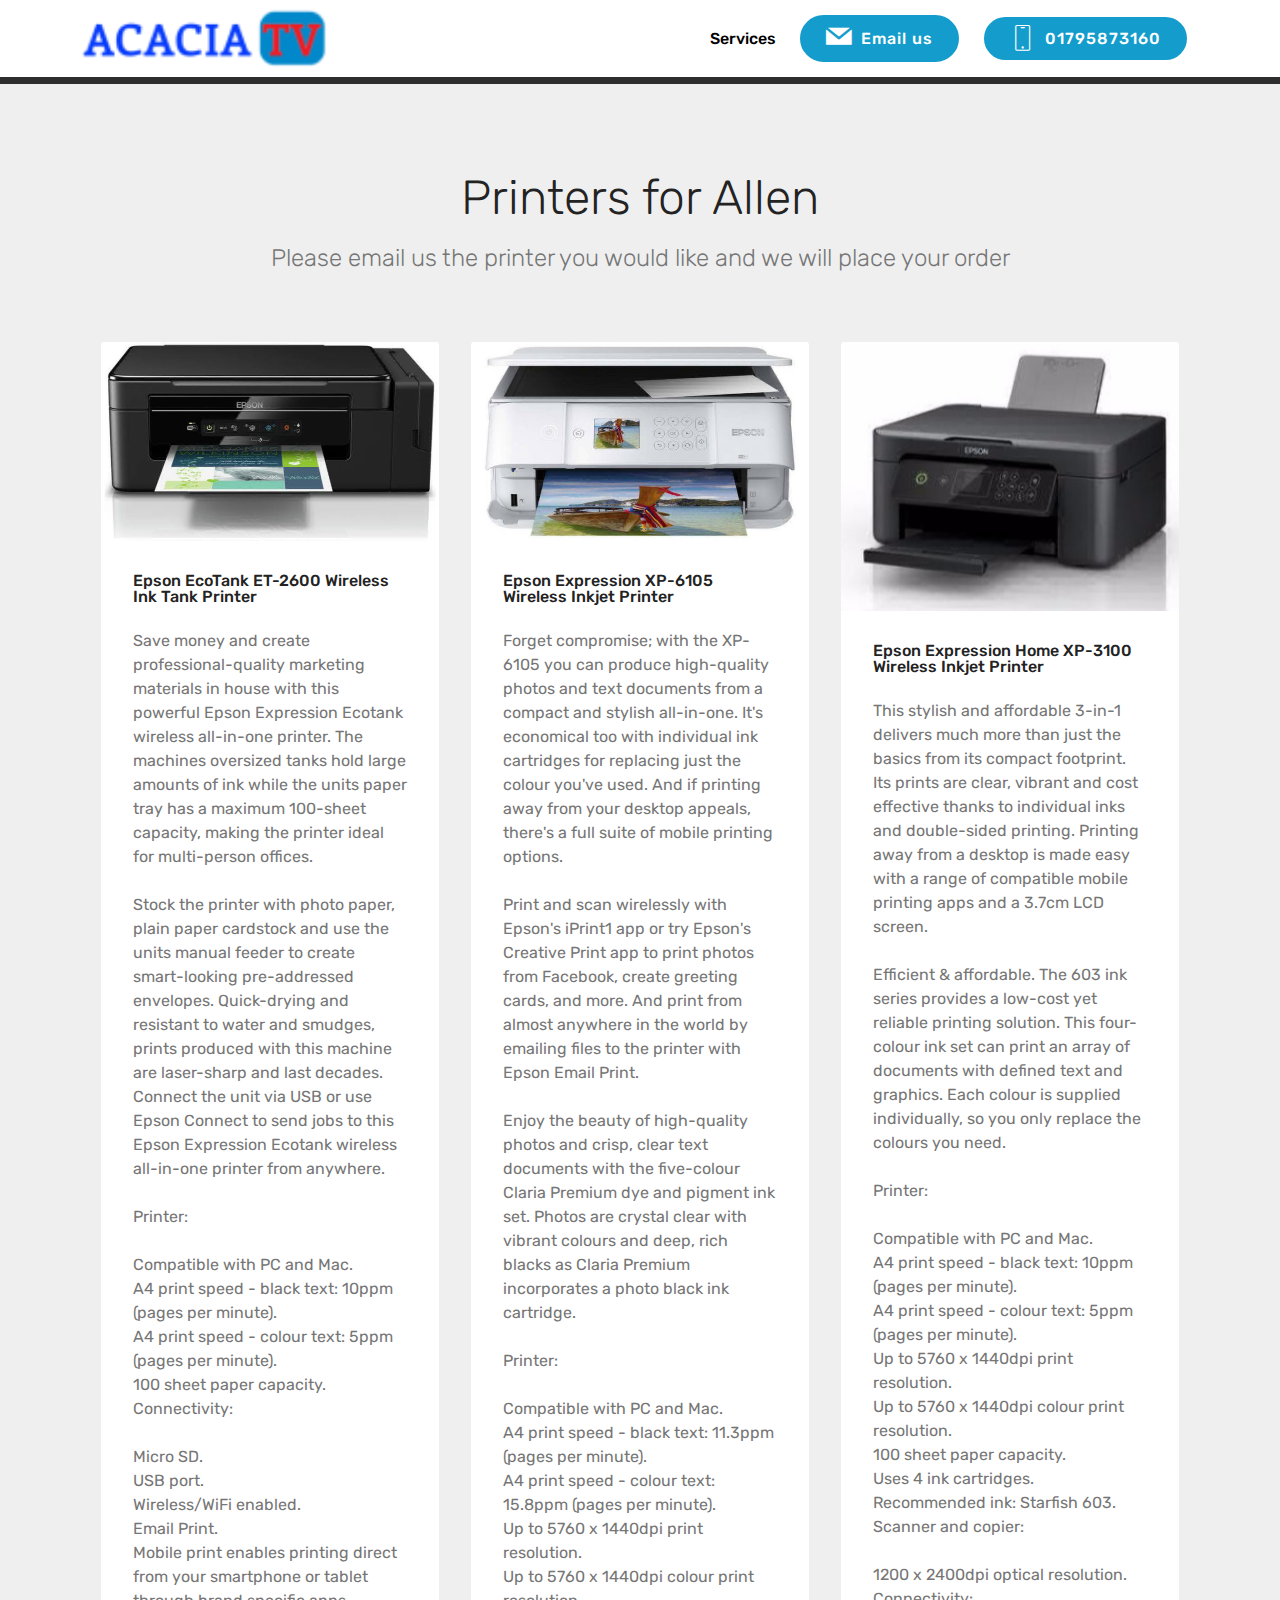
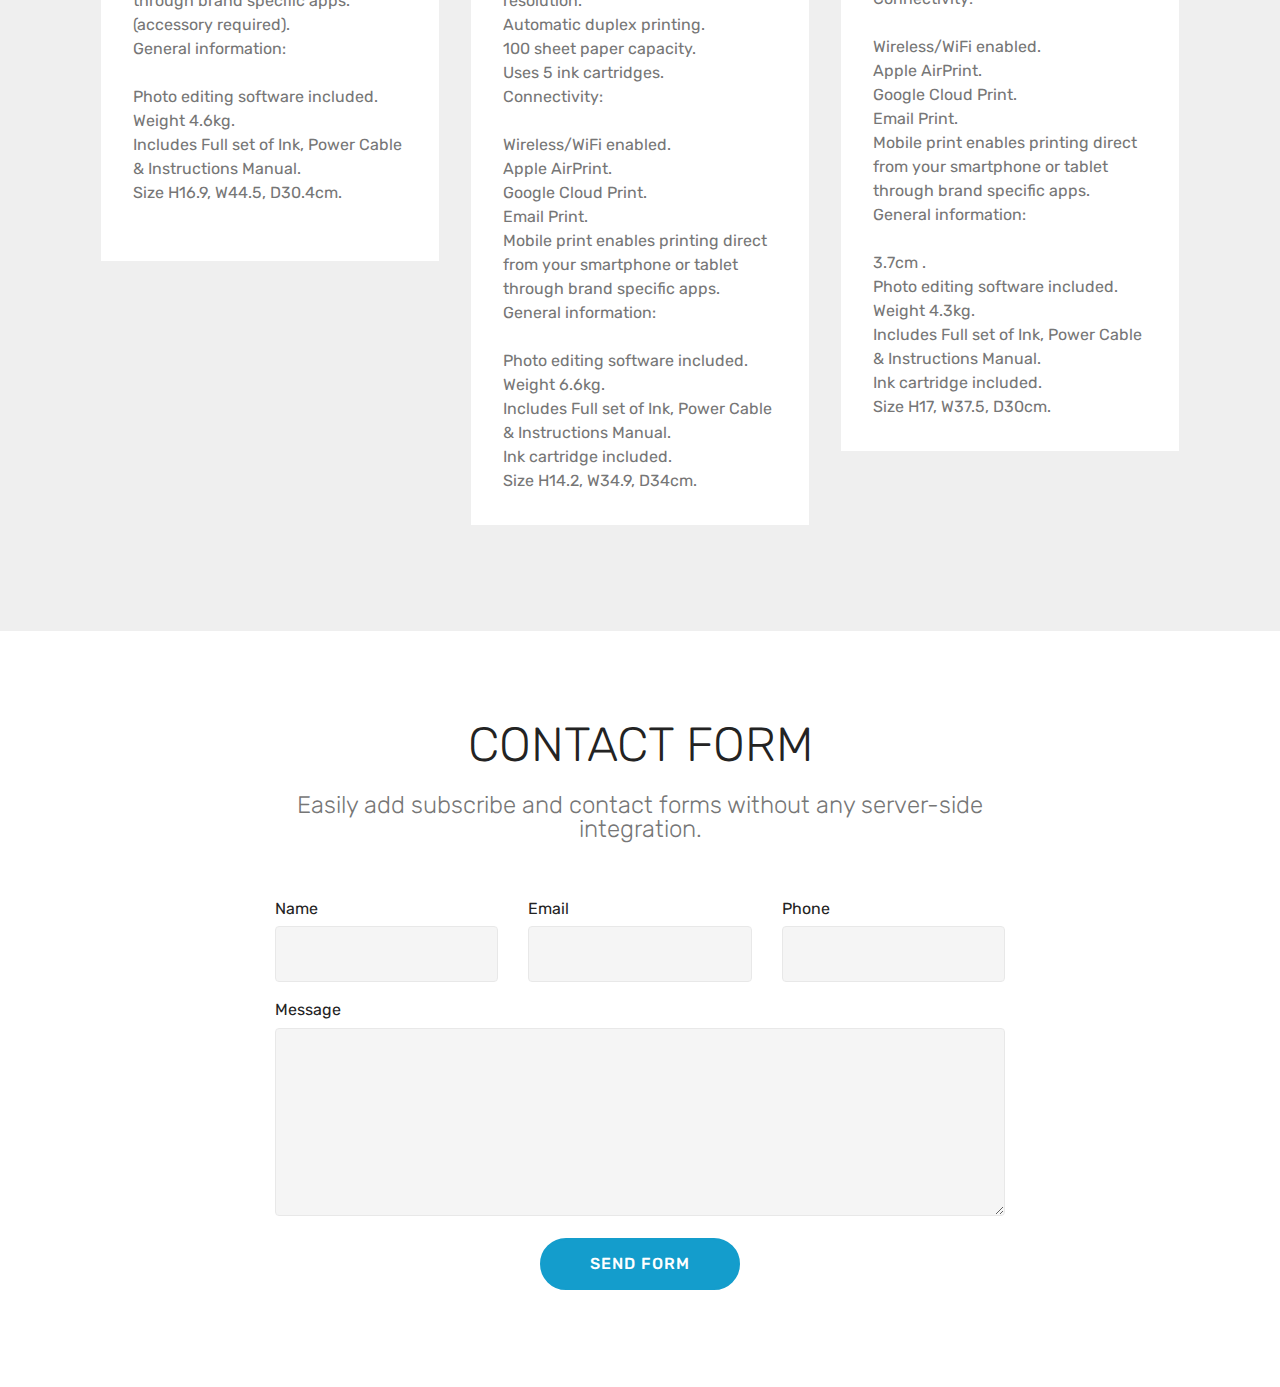
==== commit a11ef0ec: "Add files via upload" ====
--- a/index.html
+++ b/index.html
@@ -1,297 +1,292 @@
 <!DOCTYPE html>
-<html amp >
+<html  >
 <head>
   <!-- Site made with Mobirise Website Builder v4.10.15, https://mobirise.com -->
   <meta charset="UTF-8">
   <meta http-equiv="X-UA-Compatible" content="IE=edge">
   <meta name="generator" content="Mobirise v4.10.15, mobirise.com">
   <meta name="viewport" content="width=device-width, initial-scale=1, minimum-scale=1">
-  <link rel="shortcut icon" href="assets/images/mbr-90x86.jpg" type="image/x-icon">
+  <link rel="shortcut icon" href="assets/images/logo-vectorized-122x30.png" type="image/x-icon">
   <meta name="description" content="">
   
   <title>Home</title>
-  
-<link rel="canonical" href="./">
- <style amp-boilerplate>body{-webkit-animation:-amp-start 8s steps(1,end) 0s 1 normal both;-moz-animation:-amp-start 8s steps(1,end) 0s 1 normal both;-ms-animation:-amp-start 8s steps(1,end) 0s 1 normal both;animation:-amp-start 8s steps(1,end) 0s 1 normal both}@-webkit-keyframes -amp-start{from{visibility:hidden}to{visibility:visible}}@-moz-keyframes -amp-start{from{visibility:hidden}to{visibility:visible}}@-ms-keyframes -amp-start{from{visibility:hidden}to{visibility:visible}}@-o-keyframes -amp-start{from{visibility:hidden}to{visibility:visible}}@keyframes -amp-start{from{visibility:hidden}to{visibility:visible}}</style>
-<noscript><style amp-boilerplate>body{-webkit-animation:none;-moz-animation:none;-ms-animation:none;animation:none}</style></noscript>
-<link href="https://fonts.googleapis.com/css?family=Roboto:100,100i,300,300i,400,400i,500,500i,700,700i,900,900i&subset=cyrillic&display=swap" rel="stylesheet">
- 
- <style amp-custom> 
-div,span,h1,h2,h3,h4,h5,h6,p,blockquote,a,ol,ul,li,figcaption{font: inherit;}*{-webkit-box-sizing: border-box;box-sizing: border-box;}body{position: relative;font-style: normal;line-height: 1.5;}section{background-color: #eeeeee;background-position: 50% 50%;background-repeat: no-repeat;background-size: cover;}section,.container,.container-fluid{position: relative;word-wrap: break-word;}a.mbr-iconfont:hover{text-decoration: none;}h1,h2,h3{margin: auto;}h1,h3,p{padding: 10px 0;margin-bottom: 15px;}p,li,blockquote{color: #15181b;letter-spacing: 0.5px;line-height: 1.7;}ul,ol,pre,blockquote{margin-bottom: 0;margin-top: 0;}pre{background: #f4f4f4;padding: 10px 24px;white-space: pre-wrap;}p{margin-top: 0;}a{font-style: normal;font-weight: 400;cursor: pointer;}a,a:hover{text-decoration: none;}figure{margin-bottom: 0;}h1,h2,h3,h4,h5,h6,.h1,.h2,.h3,.h4,.h5,.h6,.display-1,.display-2,.display-3,.display-4{line-height: 1;word-break: break-word;word-wrap: break-word;}b,strong{font-weight: bold;}blockquote{padding: 10px 0 10px 20px;position: relative;border-left: 3px solid;}input:-webkit-autofill,input:-webkit-autofill:hover,input:-webkit-autofill:focus,input:-webkit-autofill:active{-webkit-transition-delay: 9999s;transition-delay: 9999s;-webkit-transition-property: background-color,color;-o-transition-property: background-color,color;transition-property: background-color,color;}html,body{height: auto;min-height: 100vh;}.mbr-section-title{font-style: normal;line-height: 1.2;}.mbr-section-subtitle{line-height: 1.3;}.mbr-text{font-style: normal;line-height: 1.6;}.btn{font-weight: 400;border-width: 2px;border-style: solid;font-style: normal;letter-spacing: 2px;margin: .4rem .5rem;white-space: normal;-webkit-transition: all .3s ease-in-out,-webkit-box-shadow 2s ease-in-out;transition: all .3s ease-in-out,-webkit-box-shadow 2s ease-in-out;-o-transition: all .3s ease-in-out,box-shadow 2s ease-in-out;transition: all .3s ease-in-out,box-shadow 2s ease-in-out;transition: all .3s ease-in-out,box-shadow 2s ease-in-out,-webkit-box-shadow 2s ease-in-out;display: -webkit-inline-box;display: -ms-inline-flexbox;display: inline-flex;-webkit-box-align: center;-ms-flex-align: center;align-items: center;-webkit-box-pack: center;-ms-flex-pack: center;justify-content: center;word-break: break-word;-webkit-align-items: center;-webkit-justify-content: center;display: -webkit-inline-flex;}.btn-form{border-radius: 0;}.btn-form:hover{cursor: pointer;}form .btn{margin: 0;}input,textarea,select{padding: 15px 0.5rem;}.mbr-figure img,.mbr-figure iframe{display: block;width: 100%;}.card{background-color: transparent;border: none;}.card-wrapper{-webkit-box-flex: 1;-webkit-flex: 1;}.card-img{text-align: center;-ms-flex-negative: 0;flex-shrink: 0;-webkit-flex-shrink: 0;}.media{max-width: 100%;margin: 0 auto;}.mbr-figure{-ms-flex-item-align: center;-ms-grid-row-align: center;-webkit-align-self: center;align-self: center;}.media-container > div{max-width: 100%;}.mbr-figure img,.card-img img{width: 100%;}@media (max-width: 991px){.media-size-item{width: auto;}.media{width: auto;}.mbr-figure{width: 100%;}}section.slider .amp-carousel-button{cursor: pointer;}amp-image-lightbox a.control{position: absolute;width: 32px;height: 32px;right: 16px;top: 16px;z-index: 1000;}amp-image-lightbox a.control .close{position: relative;}amp-image-lightbox a.control .close:before,amp-image-lightbox a.control .close:after{position: absolute;left: 15px;content: ' ';height: 33px;width: 2px;background-color: #fff;}amp-image-lightbox a.control .close:before{-webkit-transform: rotate(45deg);-ms-transform: rotate(45deg);transform: rotate(45deg);}amp-image-lightbox a.control .close:after{-webkit-transform: rotate(-45deg);-ms-transform: rotate(-45deg);transform: rotate(-45deg);}.hidden{visibility: hidden;}.super-hide{display: none;}.inactive{-webkit-user-select: none;-moz-user-select: none;-ms-user-select: none;user-select: none;pointer-events: none;-webkit-user-drag: none;user-drag: none;}textarea[type="hidden"]{display: none;}#scrollToTop{display: none;}.popover-content ul.show{min-height: 155px;}.mbr-white{color: #ffffff;}.mbr-black{color: #000000;}.mbr-bg-white{background-color: #ffffff;}.mbr-bg-black{background-color: #000000;}.align-left{text-align: left;}.align-center{text-align: center;}.align-right{text-align: right;}@media (max-width: 767px){.align-left,.align-center,.align-right,.mbr-section-btn,.mbr-section-title{text-align: center;}}.mbr-light{font-weight: 300;}.mbr-regular{font-weight: 400;}.mbr-semibold{font-weight: 500;}.mbr-bold{font-weight: 700;}.mbr-section-btn{margin-left: -.25rem;margin-right: -.25rem;font-size: 0;}nav .mbr-section-btn{margin-left: 0rem;margin-right: 0rem;}.btn .mbr-iconfont,.btn.btn-sm .mbr-iconfont{cursor: pointer;margin-right: 0.5rem;}.btn.btn-md .mbr-iconfont,.btn.btn-md .mbr-iconfont{margin-right: 0.8rem;}[type="submit"]{-webkit-appearance: none;}.google-map{height: 400px;position: relative;width: 100%;}.google-map iframe{height: 100%;width: 100%;}.google-map [data-state-details]{color: #6b6763;font-family: Montserrat;height: 1.5em;margin-top: -0.75em;padding-left: 1.25rem;padding-right: 1.25rem;position: absolute;text-align: center;top: 50%;width: 100%;}.google-map[data-state]{background: #e9e5dc;}.google-map[data-state="loading"] [data-state-details]{display: none;}.map-placeholder{display: none;}.mbr-fullscreen .mbr-overlay{height: 100vh;}.mbr-fullscreen{display: -webkit-box;display: -ms-flexbox;display: flex;display: -moz-flex;display: -ms-flex;display: -o-flex;-webkit-box-align: center;-ms-flex-align: center;align-items: center;-webkit-align-items: center;height: 100vh;-webkit-box-sizing: border-box;box-sizing: border-box;padding-top: 3rem;padding-bottom: 3rem;}.mbr-overlay{bottom: 0;left: 0;position: absolute;right: 0;top: 0;z-index: 0;}section.sidebar-open:before{content: '';position: fixed;top: 0;bottom: 0;right: 0;left: 0;background-color: rgba(0,0,0,0.2);z-index: 1040;}amp-img img{max-height: 100%;max-width: 100%;}img.mbr-temp{width: 100%;}.is-builder .nodisplay + img[async],.is-builder .nodisplay + img[decoding="async"],.is-builder amp-img > a + img[async],.is-builder amp-img > a + img[decoding="async"]{display: none;}html:not(.is-builder) amp-img > a{position: absolute;top: 0;bottom: 0;left: 0;right: 0;z-index: 1;}.is-builder .temp-amp-sizer{position: absolute;}.is-builder section.slider .icon-wrap,.is-builder section[class*="gallery"] .icon-wrap{pointer-events: all;}.is-builder amp-youtube .temp-amp-sizer,.is-builder amp-vimeo .temp-amp-sizer{position: static;}.is-builder section.horizontal-menu .ampstart-btn{display: none;}@media (max-width: 991px){.is-builder section.horizontal-menu .navbar-toggler{display: block;}}.is-builder section.horizontal-menu .dropdown-menu{z-index: auto;opacity: 1;pointer-events: auto;}.is-builder section.horizontal-menu .nav-dropdown .link.dropdown-toggle[aria-expanded="true"]{margin-right: 0;padding: 0.667em 1em;}.mobirise-spinner{position: absolute;top: 50%;left: 40%;margin-left: 10%;-webkit-transform: translate3d(-50%,-50%,0);z-index: 4;}.mobirise-spinner em{width: 24px;height: 24px;background: #3ac;border-radius: 100%;display: inline-block;-webkit-animation: slide 1s infinite;}.mobirise-spinner em:nth-child(1){-webkit-animation-delay: 0.1s;}.mobirise-spinner em:nth-child(2){-webkit-animation-delay: 0.2s;}.mobirise-spinner em:nth-child(3){-webkit-animation-delay: 0.3s;}@-moz-keyframes slide{0%{-webkit-transform: scale(1);}50%{opacity: 0.3;-webkit-transform: scale(2);}100%{-webkit-transform: scale(1);}}@-webkit-keyframes slide{0%{-webkit-transform: scale(1);}50%{opacity: 0.3;-webkit-transform: scale(2);}100%{-webkit-transform: scale(1);}}@-o-keyframes slide{0%{-webkit-transform: scale(1);}50%{opacity: 0.3;-webkit-transform: scale(2);}100%{-webkit-transform: scale(1);}}@keyframes slide{0%{-webkit-transform: scale(1);}50%{opacity: 0.3;-webkit-transform: scale(2);}100%{-webkit-transform: scale(1);}}.mobirise-loader .amp-active > div{display: none;}.mbr-container{max-width: 800px;padding: 0 10px;margin: 0 auto;position: relative;}.container{padding-right: 15px;padding-left: 15px;width: 100%;margin-right: auto;margin-left: auto;}@media (max-width: 767px){.container{max-width: 540px;}}@media (min-width: 768px){.container{max-width: 720px;}}@media (min-width: 992px){.container{max-width: 960px;}}@media (min-width: 1200px){.container{max-width: 1140px;}}.mbr-row,.mbr-form-row{display: -webkit-box;display: -webkit-flex;display: -ms-flexbox;display: flex;-webkit-flex-wrap: wrap;-ms-flex-wrap: wrap;flex-wrap: wrap;margin-right: -1rem;margin-left: -1rem;}.mbr-form-row{margin-right: -0.5rem;margin-left: -0.5rem;}.mbr-form-row > [class*="mbr-col"]{padding-left: 0.5rem;padding-right: 0.5rem;}.mbr-justify-content-center{-webkit-box-pack: center;-ms-flex-pack: center;justify-content: center;-webkit-justify-content: center;}@media (max-width: 767px){.mbr-col-sm-12{-ms-flex: 0 0 100%;-webkit-box-flex: 0;flex: 0 0 100%;max-width: 100%;padding-right: 15px;padding-left: 15px;-webkit-flex: 0 0 100%;}.mbr-row{margin: 0;}}@media (min-width: 768px){.mbr-col-md-3{-ms-flex: 0 0 25%;-webkit-box-flex: 0;flex: 0 0 25%;max-width: 25%;padding-right: 15px;padding-left: 15px;-webkit-flex: 0 0 25%;}.mbr-col-md-4{-ms-flex: 0 0 33.333333%;-webkit-box-flex: 0;flex: 0 0 33.333333%;max-width: 33.333333%;padding-right: 15px;padding-left: 15px;-webkit-flex: 0 0 33.333333%;}.mbr-col-md-5{-ms-flex: 0 0 41.666667%;-webkit-box-flex: 0;flex: 0 0 41.666667%;max-width: 41.666667%;padding-right: 15px;padding-left: 15px;-webkit-flex: 0 0 41.666667%;}.mbr-col-md-6{-ms-flex: 0 0 50%;-webkit-box-flex: 0;flex: 0 0 50%;max-width: 50%;padding-right: 15px;padding-left: 15px;-webkit-flex: 0 0 50%;}.mbr-col-md-7{-ms-flex: 0 0 58.333333%;-webkit-box-flex: 0;flex: 0 0 58.333333%;max-width: 58.333333%;padding-right: 15px;padding-left: 15px;-webkit-flex: 0 0 58.333333%;}.mbr-col-md-8{-ms-flex: 0 0 66.666667%;-webkit-box-flex: 0;flex: 0 0 66.666667%;max-width: 66.666667%;padding-left: 15px;padding-right: 15px;-webkit-flex: 0 0 66.666667%;}.mbr-col-md-10{-ms-flex: 0 0 83.333333%;-webkit-box-flex: 0;flex: 0 0 83.333333%;max-width: 83.333333%;padding-left: 15px;padding-right: 15px;-webkit-flex: 0 0 83.333333%;}.mbr-col-md-12{-ms-flex: 0 0 100%;-webkit-box-flex: 0;flex: 0 0 100%;max-width: 100%;padding-right: 15px;padding-left: 15px;-webkit-flex: 0 0 100%;}}@media (min-width: 992px){.mbr-col-lg-2{-ms-flex: 0 0 16.666667%;-webkit-box-flex: 0;flex: 0 0 16.666667%;max-width: 16.666667%;padding-right: 15px;padding-left: 15px;-webkit-flex: 0 0 16.666667%;}.mbr-col-lg-3{-ms-flex: 0 0 25%;-webkit-box-flex: 0;flex: 0 0 25%;max-width: 25%;padding-right: 15px;padding-left: 15px;-webkit-flex: 0 0 25%;}.mbr-col-lg-4{-ms-flex: 0 0 33.33%;-webkit-box-flex: 0;flex: 0 0 33.33%;max-width: 33.33%;padding-right: 15px;padding-left: 15px;-webkit-flex: 0 0 33.33%;}.mbr-col-lg-5{-ms-flex: 0 0 41.666%;-webkit-box-flex: 0;flex: 0 0 41.666%;max-width: 41.666%;padding-right: 15px;padding-left: 15px;-webkit-flex: 0 0 41.666%;}.mbr-col-lg-6{-ms-flex: 0 0 50%;-webkit-box-flex: 0;flex: 0 0 50%;max-width: 50%;padding-right: 15px;padding-left: 15px;-webkit-flex: 0 0 50%;}.mbr-col-lg-8{-ms-flex: 0 0 66.666667%;-webkit-box-flex: 0;flex: 0 0 66.666667%;max-width: 66.666667%;padding-left: 15px;padding-right: 15px;-webkit-flex: 0 0 66.666667%;}.mbr-col-lg-10{-ms-flex: 0 0 83.3333%;-webkit-box-flex: 0;flex: 0 0 83.3333%;max-width: 83.3333%;padding-right: 15px;padding-left: 15px;-webkit-flex: 0 0 83.3333%;}.mbr-col-lg-12{-ms-flex: 0 0 100%;-webkit-box-flex: 0;flex: 0 0 100%;max-width: 100%;padding-right: 15px;padding-left: 15px;-webkit-flex: 0 0 100%;}}@media (min-width: 1200px){.mbr-col-xl-7{-ms-flex: 0 0 58.333333%;-webkit-box-flex: 0;flex: 0 0 58.333333%;max-width: 58.333333%;padding-right: 15px;padding-left: 15px;-webkit-flex: 0 0 58.333333%;}.mbr-col-xl-8{-ms-flex: 0 0 66.666667%;-webkit-box-flex: 0;flex: 0 0 66.666667%;max-width: 66.666667%;padding-left: 15px;padding-right: 15px;-webkit-flex: 0 0 66.666667%;}}amp-sidebar{background: transparent;}#scrollToTopMarker{position: absolute;width: 0px;height: 0px;top: 300px;}#scrollToTopButton{position: fixed;bottom: 25px;right: 25px;opacity: .4;z-index: 5000;font-size: 32px;height: 60px;width: 60px;border: none;border-radius: 3px;cursor: pointer;}#scrollToTopButton:focus{outline: none;}#scrollToTopButton a:before{content: '';position: absolute;height: 40%;top: 36%;width: 2px;left: calc(50% - 1px);}#scrollToTopButton a:after{content: '';position: absolute;border-top: 2px solid;border-right: 2px solid;width: 40%;height: 40%;left: calc(30% - 1px);bottom: 30%;-ms-transform: rotate(-45deg);transform: rotate(-45deg);-webkit-transform: rotate(-45deg);}.is-builder #scrollToTopButton a:after{left: 30%;}.field{margin-bottom: 1rem;}.field-input{margin: 0;width: 100%;}form a.btn{margin: 0;}.mbr-col,.mbr-col-auto{padding-left: 1rem;padding-right: 1rem;}.mbr-col{flex-basis: 0;flex-grow: 1;max-width: 100%;}.mbr-col-auto{flex: 0 0 auto;width: auto;max-width: none;}.dots-wrapper .dots{margin: 4px 8px;}.dots-wrapper .dots span{cursor: pointer;border-radius: 12px;display: block;height: 24px;width: 24px;transition: 0.4s;border: 10px solid #cccccc;}.dots-wrapper .dots span:hover{opacity: 1;}.dots-wrapper .dots span.current{outline: none;width: 40px;opacity: 1;}.amp-carousel-button{outline: none;}.hidden-slide{display: none;}.visible-slide{display: flex;}
-body{font-family: Roboto;}blockquote{border-color: #4ea2e3;}.display-1{font-family: 'Roboto',sans-serif;font-size: 4.5rem;}.display-2{font-family: 'Roboto',sans-serif;font-size: 2.2rem;}.display-4{font-family: 'Roboto',sans-serif;font-size: 0.9rem;}.display-5{font-family: 'Roboto',sans-serif;font-size: 1.8rem;}.display-7{font-family: 'Roboto',sans-serif;font-size: 1.1rem;}input,textarea{font-family: 'Roboto',sans-serif;font-size: 0.9rem;}.display-1 .mbr-iconfont-btn{font-size: 4.5rem;width: 4.5rem;}.display-2 .mbr-iconfont-btn{font-size: 2.2rem;width: 2.2rem;}.display-4 .mbr-iconfont-btn{font-size: 0.9rem;width: 0.9rem;}.display-5 .mbr-iconfont-btn{font-size: 1.8rem;width: 1.8rem;}.display-7 .mbr-iconfont-btn{font-size: 1.1rem;width: 1.1rem;}@media (max-width: 768px){.display-1{font-size: 3.6rem;font-size: calc( 2.225rem + (4.5 - 2.225) * ((100vw - 20rem) / (48 - 20)));line-height: calc( 1.4 * (2.225rem + (4.5 - 2.225) * ((100vw - 20rem) / (48 - 20))));}.display-2{font-size: 1.76rem;font-size: calc( 1.42rem + (2.2 - 1.42) * ((100vw - 20rem) / (48 - 20)));line-height: calc( 1.4 * (1.42rem + (2.2 - 1.42) * ((100vw - 20rem) / (48 - 20))));}.display-4{font-size: 0.72rem;font-size: calc( 0.965rem + (0.9 - 0.965) * ((100vw - 20rem) / (48 - 20)));line-height: calc( 1.4 * (0.965rem + (0.9 - 0.965) * ((100vw - 20rem) / (48 - 20))));}.display-5{font-size: 1.44rem;font-size: calc( 1.28rem + (1.8 - 1.28) * ((100vw - 20rem) / (48 - 20)));line-height: calc( 1.4 * (1.28rem + (1.8 - 1.28) * ((100vw - 20rem) / (48 - 20))));}}.btn{padding: 1rem 2rem;border-radius: 0px;}.btn-sm{border-width: 1px;padding: 0.6rem 0.8rem;border-radius: 0px;}.btn-md{font-weight: 600;padding: 1rem 2rem;border-radius: 0px;}.bg-primary{background-color: #4ea2e3;}.bg-success{background-color: #0dcd7b;}.bg-info{background-color: #8282e7;}.bg-warning{background-color: #767676;}.bg-danger{background-color: #a0a0a0;}.btn-primary,.btn-primary:active,.btn-primary.active{background-color: #4ea2e3;border-color: #4ea2e3;color: #ffffff;}.btn-primary:hover,.btn-primary:focus,.btn-primary.focus{color: #ffffff;background-color: #1f7dc5;border-color: #1f7dc5;}.btn-primary.disabled,.btn-primary:disabled{color: #ffffff;background-color: #1f7dc5;border-color: #1f7dc5;}.btn-secondary,.btn-secondary:active,.btn-secondary.active{background-color: #4addff;border-color: #4addff;color: #003c4a;}.btn-secondary:hover,.btn-secondary:focus,.btn-secondary.focus{color: #003c4a;background-color: #00cdfd;border-color: #00cdfd;}.btn-secondary.disabled,.btn-secondary:disabled{color: #003c4a;background-color: #00cdfd;border-color: #00cdfd;}.btn-info,.btn-info:active,.btn-info.active{background-color: #8282e7;border-color: #8282e7;color: #ffffff;}.btn-info:hover,.btn-info:focus,.btn-info.focus{color: #ffffff;background-color: #4242db;border-color: #4242db;}.btn-info.disabled,.btn-info:disabled{color: #ffffff;background-color: #4242db;border-color: #4242db;}.btn-success,.btn-success:active,.btn-success.active{background-color: #0dcd7b;border-color: #0dcd7b;color: #ffffff;}.btn-success:hover,.btn-success:focus,.btn-success.focus{color: #ffffff;background-color: #088550;border-color: #088550;}.btn-success.disabled,.btn-success:disabled{color: #ffffff;background-color: #088550;border-color: #088550;}.btn-warning,.btn-warning:active,.btn-warning.active{background-color: #767676;border-color: #767676;color: #ffffff;}.btn-warning:hover,.btn-warning:focus,.btn-warning.focus{color: #ffffff;background-color: #505050;border-color: #505050;}.btn-warning.disabled,.btn-warning:disabled{color: #ffffff;background-color: #505050;border-color: #505050;}.btn-danger,.btn-danger:active,.btn-danger.active{background-color: #a0a0a0;border-color: #a0a0a0;color: #ffffff;}.btn-danger:hover,.btn-danger:focus,.btn-danger.focus{color: #ffffff;background-color: #7a7a7a;border-color: #7a7a7a;}.btn-danger.disabled,.btn-danger:disabled{color: #ffffff;background-color: #7a7a7a;border-color: #7a7a7a;}.btn-black,.btn-black:active,.btn-black.active{background-color: #333333;border-color: #333333;color: #ffffff;}.btn-black:hover,.btn-black:focus,.btn-black.focus{color: #ffffff;background-color: #0d0d0d;border-color: #0d0d0d;}.btn-black.disabled,.btn-black:disabled{color: #ffffff;background-color: #0d0d0d;border-color: #0d0d0d;}.btn-white,.btn-white:active,.btn-white.active{background-color: #ffffff;border-color: #ffffff;color: #808080;}.btn-white:hover,.btn-white:focus,.btn-white.focus{color: #808080;background-color: #d9d9d9;border-color: #d9d9d9;}.btn-white.disabled,.btn-white:disabled{color: #808080;background-color: #d9d9d9;border-color: #d9d9d9;}.btn-white,.btn-white:active,.btn-white.active{color: #333333;}.btn-white:hover,.btn-white:focus,.btn-white.focus{color: #333333;}.btn-white.disabled,.btn-white:disabled{color: #333333;}.btn-primary-outline,.btn-primary-outline:active,.btn-primary-outline.active{background: none;border-color: #1c6faf;color: #1c6faf;}.btn-primary-outline:hover,.btn-primary-outline:focus,.btn-primary-outline.focus{color: #ffffff;background-color: #4ea2e3;border-color: #4ea2e3;}.btn-primary-outline.disabled,.btn-primary-outline:disabled{color: #ffffff;background-color: #4ea2e3;border-color: #4ea2e3;}.btn-secondary-outline,.btn-secondary-outline:active,.btn-secondary-outline.active{background: none;border-color: #00b8e3;color: #00b8e3;}.btn-secondary-outline:hover,.btn-secondary-outline:focus,.btn-secondary-outline.focus{color: #003c4a;background-color: #4addff;border-color: #4addff;}.btn-secondary-outline.disabled,.btn-secondary-outline:disabled{color: #003c4a;background-color: #4addff;border-color: #4addff;}.btn-info-outline,.btn-info-outline:active,.btn-info-outline.active{background: none;border-color: #2c2cd7;color: #2c2cd7;}.btn-info-outline:hover,.btn-info-outline:focus,.btn-info-outline.focus{color: #ffffff;background-color: #8282e7;border-color: #8282e7;}.btn-info-outline.disabled,.btn-info-outline:disabled{color: #ffffff;background-color: #8282e7;border-color: #8282e7;}.btn-success-outline,.btn-success-outline:active,.btn-success-outline.active{background: none;border-color: #076d41;color: #076d41;}.btn-success-outline:hover,.btn-success-outline:focus,.btn-success-outline.focus{color: #ffffff;background-color: #0dcd7b;border-color: #0dcd7b;}.btn-success-outline.disabled,.btn-success-outline:disabled{color: #ffffff;background-color: #0dcd7b;border-color: #0dcd7b;}.btn-warning-outline,.btn-warning-outline:active,.btn-warning-outline.active{background: none;border-color: #434343;color: #434343;}.btn-warning-outline:hover,.btn-warning-outline:focus,.btn-warning-outline.focus{color: #ffffff;background-color: #767676;border-color: #767676;}.btn-warning-outline.disabled,.btn-warning-outline:disabled{color: #ffffff;background-color: #767676;border-color: #767676;}.btn-danger-outline,.btn-danger-outline:active,.btn-danger-outline.active{background: none;border-color: #6d6d6d;color: #6d6d6d;}.btn-danger-outline:hover,.btn-danger-outline:focus,.btn-danger-outline.focus{color: #ffffff;background-color: #a0a0a0;border-color: #a0a0a0;}.btn-danger-outline.disabled,.btn-danger-outline:disabled{color: #ffffff;background-color: #a0a0a0;border-color: #a0a0a0;}.btn-black-outline,.btn-black-outline:active,.btn-black-outline.active{background: none;border-color: #000000;color: #000000;}.btn-black-outline:hover,.btn-black-outline:focus,.btn-black-outline.focus{color: #ffffff;background-color: #333333;border-color: #333333;}.btn-black-outline.disabled,.btn-black-outline:disabled{color: #ffffff;background-color: #333333;border-color: #333333;}.btn-white-outline,.btn-white-outline:active,.btn-white-outline.active{background: none;border-color: #ffffff;color: #ffffff;}.btn-white-outline:hover,.btn-white-outline:focus,.btn-white-outline.focus{color: #333333;background-color: #ffffff;border-color: #ffffff;}.text-primary{color: #4ea2e3;}.text-secondary{color: #4addff;}.text-success{color: #0dcd7b;}.text-info{color: #8282e7;}.text-warning{color: #767676;}.text-danger{color: #a0a0a0;}.text-white{color: #ffffff;}.text-black{color: #000000;}a.text-primary:hover,a.text-primary:focus{color: #1c6faf;}a.text-secondary:hover,a.text-secondary:focus{color: #00b8e3;}a.text-success:hover,a.text-success:focus{color: #076d41;}a.text-info:hover,a.text-info:focus{color: #2c2cd7;}a.text-warning:hover,a.text-warning:focus{color: #434343;}a.text-danger:hover,a.text-danger:focus{color: #6d6d6d;}a.text-white:hover,a.text-white:focus{color: #b3b3b3;}a.text-black:hover,a.text-black:focus{color: #4d4d4d;}.alert-success{background-color: #0dcd7b;}.alert-info{background-color: #8282e7;}.alert-warning{background-color: #767676;}.alert-danger{background-color: #a0a0a0;}a,a:hover{color: #4ea2e3;}.mbr-plan-header.bg-primary .mbr-plan-subtitle,.mbr-plan-header.bg-primary .mbr-plan-price-desc{color: #feffff;}.mbr-plan-header.bg-success .mbr-plan-subtitle,.mbr-plan-header.bg-success .mbr-plan-price-desc{color: #acfad9;}.mbr-plan-header.bg-info .mbr-plan-subtitle,.mbr-plan-header.bg-info .mbr-plan-price-desc{color: #ffffff;}.mbr-plan-header.bg-warning .mbr-plan-subtitle,.mbr-plan-header.bg-warning .mbr-plan-price-desc{color: #b6b6b6;}.mbr-plan-header.bg-danger .mbr-plan-subtitle,.mbr-plan-header.bg-danger .mbr-plan-price-desc{color: #e0e0e0;}.mobirise-spinner em:nth-child(1){background: #4ea2e3;}.mobirise-spinner em:nth-child(2){background: #4addff;}.mobirise-spinner em:nth-child(3){background: #0dcd7b;}#scrollToTopMarker{display: none;}#scrollToTopButton{background-color: #4ea2e3;}#scrollToTopButton a:before{background: #ffffff;}#scrollToTopButton a:after{border-top-color: #ffffff;border-right-color: #ffffff;}.field-input{font-family: 'Roboto',sans-serif;font-size: 0.9rem;}.cid-rD5cJ0PoPP{min-height: 80px;}.cid-rD5cJ0PoPP .brand-name{color: #4ea2e3;margin: 0;}.cid-rD5cJ0PoPP .nav-item:focus,.cid-rD5cJ0PoPP .nav-link:focus{outline: none;}.cid-rD5cJ0PoPP .navbar-nav{list-style-type: none;display: flex;-webkit-flex-direction: row;flex-direction: row;padding-left: 0;}.cid-rD5cJ0PoPP .navbar-nav .nav-link{margin: .667em 1em;font-weight: normal;}@media (min-width: 992px){.cid-rD5cJ0PoPP .dropdown-menu .dropdown-toggle:after{content: '';border-bottom: 0.35em solid transparent;border-left: 0.35em solid;border-right: 0;border-top: 0.35em solid transparent;margin-left: 0.3rem;margin-top: -0.3077em;position: absolute;right: 1.1538em;top: 50%;}}@media (max-width: 991px){.cid-rD5cJ0PoPP ul.navbar-nav{-webkit-flex-direction: column;flex-direction: column;}.cid-rD5cJ0PoPP ul.navbar-nav li{margin: auto;}.cid-rD5cJ0PoPP .dropdown-toggle[data-toggle="dropdown-submenu"]:after{content: '';margin-left: .25rem;border-top: 0.35em solid;border-right: 0.35em solid transparent;border-left: 0.35em solid transparent;border-bottom: 0;top: 55%;}.cid-rD5cJ0PoPP .nav-dropdown .dropdown-menu .dropdown-item{-webkit-justify-content: center;justify-content: center;display: flex;-webkit-align-items: center;align-items: center;}}.cid-rD5cJ0PoPP .nav-dropdown .dropdown-menu{border-radius: 0;border: 0;left: 0;margin: 0;min-width: 10rem;padding-bottom: 1.25rem;padding-top: 1.25rem;position: absolute;}.cid-rD5cJ0PoPP .nav-dropdown .dropdown-menu .dropdown-item{font-weight: 400;line-height: 2;display: flex;-webkit-align-items: center;align-items: center;width: 100%;padding: .25rem 1.5rem;clear: both;text-align: inherit;white-space: nowrap;background: 0 0;border: 0;}.cid-rD5cJ0PoPP .nav-dropdown .dropdown-menu .dropdown{position: relative;}.cid-rD5cJ0PoPP .nav-item.dropdown{position: relative;}.cid-rD5cJ0PoPP .nav-item.dropdown .dropdown-menu{z-index: -1;opacity: 0;pointer-events: none;}.cid-rD5cJ0PoPP .nav-item.dropdown:hover > .dropdown-menu{z-index: 1;opacity: 1;pointer-events: all;}.cid-rD5cJ0PoPP .dropdown-menu .dropdown:hover > .dropdown-menu{z-index: 1;opacity: 1;pointer-events: all;}.cid-rD5cJ0PoPP .link.dropdown-toggle:after{content: '';margin-left: .25rem;border-top: 0.35em solid;border-right: 0.35em solid transparent;border-left: 0.35em solid transparent;border-bottom: 0;}.cid-rD5cJ0PoPP .nav-dropdown .dropdown-submenu{top: 0;}.cid-rD5cJ0PoPP .navbar{z-index: 100;display: flex;-webkit-flex-direction: row;flex-direction: row;width: 100%;min-height: 80px;transition: all .3s;background: #ffffff;}.cid-rD5cJ0PoPP .navbar .navbar-logo{margin-right: .8rem;}.cid-rD5cJ0PoPP .navbar .navbar-logo img{height: auto;}.cid-rD5cJ0PoPP .navbar.navbar-short{background: #ffffff;}.cid-rD5cJ0PoPP .navbar.navbar-short .brand{padding: 0;}.cid-rD5cJ0PoPP .navbar.opened{transition: all .3s;background: #ffffff;}.cid-rD5cJ0PoPP .navbar .dropdown-item{padding: .25rem 1.5rem;}.cid-rD5cJ0PoPP .navbar .navbar-collapse{display: flex;-webkit-justify-content: flex-end;justify-content: flex-end;z-index: 1;-webkit-flex-basis: 100%;flex-basis: 100%;-webkit-align-items: center;align-items: center;}@media (max-width: 991px){.cid-rD5cJ0PoPP .navbar .navbar-collapse{display: none;position: absolute;top: 0;right: 0;min-height: 100vh;background: #ffffff;padding: 1rem 2rem 1rem 2rem;}.cid-rD5cJ0PoPP .navbar.opened .navbar-collapse.show,.cid-rD5cJ0PoPP .navbar.opened .navbar-collapse.collapsing{display: block;}.cid-rD5cJ0PoPP .navbar.opened .dropdown-menu{top: 0;}.cid-rD5cJ0PoPP .navbar .dropdown-menu{position: relative;background: transparent;}.cid-rD5cJ0PoPP .navbar .dropdown-menu .dropdown-submenu{left: 0;}.cid-rD5cJ0PoPP .navbar .dropdown-menu .dropdown-item:after{right: auto;}.cid-rD5cJ0PoPP .navbar .dropdown-menu .dropdown-item{padding: .25rem 1.5rem;text-align: center;margin: 0;}.cid-rD5cJ0PoPP .navbar .brand{-webkit-flex-shrink: initial;flex-shrink: initial;word-break: break-word;}}.cid-rD5cJ0PoPP .brand{display: flex;-webkit-flex-shrink: 0;flex-shrink: 0;-webkit-align-items: center;align-items: center;margin-right: 0;padding: 0;transition: all .3s;word-break: break-word;z-index: 1;}.cid-rD5cJ0PoPP .brand .navbar-caption{line-height: inherit;font-weight: normal;}.cid-rD5cJ0PoPP .brand .navbar-logo a{outline: none;}.cid-rD5cJ0PoPP .brand .navbar-caption-wrap{display: flex;}.cid-rD5cJ0PoPP .dropdown-item.active,.cid-rD5cJ0PoPP .dropdown-item:active{background-color: transparent;}.cid-rD5cJ0PoPP .navbar-expand-lg .navbar-nav .nav-link{padding: 0;}.cid-rD5cJ0PoPP .navbar.navbar-expand-lg .dropdown .dropdown-menu{background: #ffffff;}.cid-rD5cJ0PoPP .navbar.navbar-expand-lg .dropdown .dropdown-menu .dropdown-submenu{margin: 0;left: 100%;}.cid-rD5cJ0PoPP .navbar .dropdown.open > .dropdown-menu{display: block;}.cid-rD5cJ0PoPP ul.navbar-nav{-webkit-flex-wrap: wrap;flex-wrap: wrap;}.cid-rD5cJ0PoPP .navbar-buttons{text-align: center;}.cid-rD5cJ0PoPP button.navbar-toggler{display: none;outline: none;width: 31px;height: 20px;cursor: pointer;transition: all .2s;position: relative;-webkit-align-self: center;align-self: center;}.cid-rD5cJ0PoPP button.navbar-toggler .hamburger span{position: absolute;right: 0;width: 30px;height: 2px;border-right: 5px;background-color: #4ea2e3;}.cid-rD5cJ0PoPP button.navbar-toggler .hamburger span:nth-child(1){top: 0;transition: all .2s;}.cid-rD5cJ0PoPP button.navbar-toggler .hamburger span:nth-child(2){top: 8px;transition: all .15s;}.cid-rD5cJ0PoPP button.navbar-toggler .hamburger span:nth-child(3){top: 8px;transition: all .15s;}.cid-rD5cJ0PoPP button.navbar-toggler .hamburger span:nth-child(4){top: 16px;transition: all .2s;}.cid-rD5cJ0PoPP nav.opened .navbar-toggler:not(.hide) .hamburger span:nth-child(1){top: 8px;width: 0;opacity: 0;right: 50%;transition: all .2s;}.cid-rD5cJ0PoPP nav.opened .navbar-toggler:not(.hide) .hamburger span:nth-child(2){-webkit-transform: rotate(45deg);transform: rotate(45deg);transition: all .25s;}.cid-rD5cJ0PoPP nav.opened .navbar-toggler:not(.hide) .hamburger span:nth-child(3){-webkit-transform: rotate(-45deg);transform: rotate(-45deg);transition: all .25s;}.cid-rD5cJ0PoPP nav.opened .navbar-toggler:not(.hide) .hamburger span:nth-child(4){top: 8px;width: 0;opacity: 0;right: 50%;transition: all .2s;}.cid-rD5cJ0PoPP .navbar-dropdown{padding: .5rem 1rem;position: fixed;}.cid-rD5cJ0PoPP a.nav-link{display: flex;-webkit-align-items: center;align-items: center;-webkit-justify-content: center;justify-content: center;}.cid-rD5cJ0PoPP .nav-link .mbr-iconfont,.cid-rD5cJ0PoPP .dropdown-item .mbr-iconfont{margin-right: .2rem;}.cid-rD5cJ0PoPP .ampstart-btn{display: flex;-webkit-align-self: center;align-self: center;}@media (min-width: 992px){.cid-rD5cJ0PoPP .ampstart-btn{display: none;}}.cid-rD5cJ0PoPP .ampstart-btn.hamburger{position: relative;right: 20px;margin-left: auto;width: 30px;height: 20px;background: none;border: none;cursor: pointer;z-index: 1000;}.cid-rD5cJ0PoPP .ampstart-btn.hamburger:focus{outline: none;}.cid-rD5cJ0PoPP .ampstart-btn.hamburger span{position: absolute;right: 0;width: 30px;height: 2px;border-right: 5px;background-color: #4ea2e3;}.cid-rD5cJ0PoPP .ampstart-btn.hamburger span:nth-child(1){top: 0;transition: all .2s;}.cid-rD5cJ0PoPP .ampstart-btn.hamburger span:nth-child(2){top: 8px;transition: all .15s;}.cid-rD5cJ0PoPP .ampstart-btn.hamburger span:nth-child(3){top: 8px;transition: all .15s;}.cid-rD5cJ0PoPP .ampstart-btn.hamburger span:nth-child(4){top: 16px;transition: all .2s;}.cid-rD5cJ0PoPP amp-sidebar{min-width: 260px;z-index: 1050;background-color: #ffffff;}.cid-rD5cJ0PoPP amp-sidebar.open:after{content: '';position: absolute;top: 0;left: 0;bottom: 0;right: 0;background-color: red;}.cid-rD5cJ0PoPP .open{transform: translateX(0%);display: block;-webkit-transform: translateX(0%);}.cid-rD5cJ0PoPP .builder-sidebar{background-color: #ffffff;position: relative;min-height: 100vh;z-index: 1030;padding: 1rem 2rem;max-width: 20rem;}.cid-rD5cJ0PoPP .builder-sidebar .dropdown{position: relative;}.cid-rD5cJ0PoPP .builder-sidebar .dropdown:hover > .dropdown-menu{position: relative;text-align: center;}.cid-rD5cJ0PoPP .sidebar{padding: 1rem 0;margin: 0;}.cid-rD5cJ0PoPP .sidebar > li{list-style: none;display: flex;-webkit-flex-direction: column;flex-direction: column;}.cid-rD5cJ0PoPP .sidebar a{display: block;text-decoration: none;margin-bottom: 10px;}.cid-rD5cJ0PoPP .close-sidebar{width: 30px;height: 30px;position: relative;cursor: pointer;background-color: transparent;border: none;}.cid-rD5cJ0PoPP .close-sidebar:focus{outline: 2px auto #4ea2e3;}.cid-rD5cJ0PoPP .close-sidebar span{position: absolute;left: 0;top: 14px;width: 30px;height: 2px;border-right: 5px;background-color: #4ea2e3;}.cid-rD5cJ0PoPP .close-sidebar span:nth-child(1){-webkit-transform: rotate(45deg);transform: rotate(45deg);}.cid-rD5cJ0PoPP .close-sidebar span:nth-child(2){-webkit-transform: rotate(-45deg);transform: rotate(-45deg);}.cid-rD5cJ0PoPP amp-img{margin-right: 1rem;display: flex;-webkit-align-items: center;align-items: center;height: 53px;width: 52px;}@media (max-width: 767px){.cid-rD5cJ0PoPP amp-img{max-height: 35px;max-width: 35px;}}.cid-rD5dYfVU13{background-image: url("assets/images/background2.jpg");}.cid-rD5dYfVU13 .mbr-section-subtitle{margin-bottom: 1rem;}.cid-rD5eFlfGiy{padding-top: 90px;padding-bottom: 90px;background-color: #efefef;}.cid-rD5eFlfGiy .mbr-section-btn{margin-bottom: 20px;}.cid-rD5eFlfGiy amp-img{width: 100%;text-align: center;margin: 0 auto;max-width: 100%;}.cid-rD5eFlfGiy H1{text-align: center;color: #212529;}.cid-rD5hzeyzd3{padding-top: 30px;padding-bottom: 30px;background-color: #ffffff;}.cid-rD5hzeyzd3 .text-block{margin: auto;}.cid-rD5hzeyzd3 amp-img{text-align: center;}@media (min-width: 768px){.cid-rD5hzeyzd3 .image-block{padding-right: 2rem;}}@media (max-width: 767px){.cid-rD5hzeyzd3 .image-block{padding-bottom: 1rem;}}.cid-rD5lhuHufO{padding-top: 30px;padding-bottom: 30px;background-color: #ffffff;}.cid-rD5lhuHufO .mbr-row{-webkit-flex-direction: row-reverse;flex-direction: row-reverse;}.cid-rD5lhuHufO .text-block{margin: auto;}.cid-rD5lhuHufO amp-img{text-align: center;}@media (min-width: 768px){.cid-rD5lhuHufO .image-block{padding-left: 2rem;}}@media (max-width: 767px){.cid-rD5lhuHufO .image-block{padding-bottom: 1rem;}}.cid-rD5lhuHufO .btn{margin: .4rem 4px;}.cid-rD5lhuHufO .mbr-text,.cid-rD5lhuHufO .mbr-section-btn{text-align: left;}.cid-rD5lhuHufO .mbr-section-title{color: #4a85ff;}.cid-rD5k41vQWA{padding-top: 30px;padding-bottom: 30px;background-color: #232323;}.cid-rD5k41vQWA p{margin: 0;color: #ffffff;}
-.engine{position: absolute;text-indent: -2400px;text-align: center;padding: 0;top: 0;left: -2400px;}[class*="-iconfont"]{display: inline-flex;}</style>
- 
-  <script async  src="https://cdn.ampproject.org/v0.js"></script>
-  <script async custom-element="amp-analytics" src="https://cdn.ampproject.org/v0/amp-analytics-0.1.js"></script>
-  <script async custom-element="amp-sidebar" src="https://cdn.ampproject.org/v0/amp-sidebar-0.1.js"></script>
+  <link rel="stylesheet" href="assets/web/assets/mobirise-icons/mobirise-icons.css">
+  <link rel="stylesheet" href="assets/bootstrap/css/bootstrap.min.css">
+  <link rel="stylesheet" href="assets/bootstrap/css/bootstrap-grid.min.css">
+  <link rel="stylesheet" href="assets/bootstrap/css/bootstrap-reboot.min.css">
+  <link rel="stylesheet" href="assets/socicon/css/styles.css">
+  <link rel="stylesheet" href="assets/dropdown/css/style.css">
+  <link rel="stylesheet" href="assets/tether/tether.min.css">
+  <link rel="stylesheet" href="assets/theme/css/style.css">
+  <link rel="preload" as="style" href="assets/mobirise/css/mbr-additional.css"><link rel="stylesheet" href="assets/mobirise/css/mbr-additional.css" type="text/css">
+  
   
   
 </head>
-<body><amp-sidebar id="sidebar" class="cid-rD5cJ0PoPP" layout="nodisplay" side="right">
-        <div class="builder-sidebar" id="builder-sidebar">
-            <button on="tap:sidebar.close" class="close-sidebar">
-                <span></span>
-                <span></span>
-            </button>
-        
+<body>
+  <section class="menu cid-rDiCOjflpv" once="menu" id="menu2-0">
+
+    
+
+    <nav class="navbar navbar-expand beta-menu navbar-dropdown align-items-center navbar-fixed-top navbar-toggleable-sm">
+        <button class="navbar-toggler navbar-toggler-right" type="button" data-toggle="collapse" data-target="#navbarSupportedContent" aria-controls="navbarSupportedContent" aria-expanded="false" aria-label="Toggle navigation">
+            <div class="hamburger">
+                <span></span>
+                <span></span>
+                <span></span>
+                <span></span>
+            </div>
+        </button>
+        <div class="menu-logo">
+            <div class="navbar-brand">
+                <span class="navbar-logo">
+                    <a href="https://mobirise.co">
+                        <img src="assets/images/logo-vectorized-122x30.png" alt="Mobirise" title="" style="height: 3.8rem;">
+                    </a>
+                </span>
+                
+            </div>
+        </div>
+        <div class="collapse navbar-collapse" id="navbarSupportedContent">
+            <ul class="navbar-nav nav-dropdown" data-app-modern-menu="true"><li class="nav-item">
+                    <a class="nav-link link text-black display-4" href="https://mobirise.co">
+                        Services
+                    </a>
+                </li></ul>
+            <div class="navbar-buttons mbr-section-btn"><a class="btn btn-sm btn-primary display-4" href="mailto:acaciatv@hotmail.co.uk"><span class="socicon socicon-mail mbr-iconfont mbr-iconfont-btn"></span>
+                    
+                    Email us</a> <a class="btn btn-sm btn-primary display-4" href="tel:01795873160">
+                    <span class="btn-icon mbri-mobile mbr-iconfont mbr-iconfont-btn">
+                    </span>
+                    01795873160</a></div>
+        </div>
+    </nav>
+</section>
+
+<section class="engine"><a href="https://mobirise.info/p">site templates free download</a></section><section once="footers" class="cid-rDiDqY1YQP" id="footer6-1">
+
+    
+
+    
+
+    <div class="container">
+        <div class="media-container-row align-center mbr-white">
+            <div class="col-12">
+                <p class="mbr-text mb-0 mbr-fonts-style display-7">
+                    © Copyright 2019 Mobirise - All Rights Reserved
+                </p>
+            </div>
+        </div>
+    </div>
+</section>
+
+<section class="features18 popup-btn-cards cid-rDiDC8xEKN" id="features18-2">
+
+    
+
+    
+    <div class="container">
+        <h2 class="mbr-section-title pb-3 align-center mbr-fonts-style display-2">
+            Printers for Allen</h2>
+        <h3 class="mbr-section-subtitle display-5 align-center mbr-fonts-style mbr-light">
+            Please email us the printer you would like and we will place your order</h3>
+        <div class="media-container-row pt-5 ">
+            <div class="card p-3 col-12 col-md-6 col-lg-4">
+                <div class="card-wrapper ">
+                    <div class="card-img">
+                        <div class="mbr-overlay"></div>
+                        <div class="mbr-section-btn text-center"><a href="index.html#features18-2" class="btn btn-primary display-4">£209.95</a></div>
+                        <img src="assets/images/6730776-r-z001a-676x397.jpg" alt="Mobirise" title="">
+                    </div>
+                    <div class="card-box">
+                        <h4 class="card-title mbr-fonts-style display-7">Epson EcoTank ET-2600 Wireless Ink Tank Printer</h4>
+                        <p class="mbr-text mbr-fonts-style align-left display-7">Save money and create professional-quality marketing materials in house with this powerful Epson Expression Ecotank wireless all-in-one printer. The machines oversized tanks hold large amounts of ink while the units paper tray has a maximum 100-sheet capacity, making the printer ideal for multi-person offices.
+<br>
+<br>Stock the printer with photo paper, plain paper cardstock and use the units manual feeder to create smart-looking pre-addressed envelopes. Quick-drying and resistant to water and smudges, prints produced with this machine are laser-sharp and last decades. Connect the unit via USB or use Epson Connect to send jobs to this Epson Expression Ecotank wireless all-in-one printer from anywhere.
+<br>
+<br>Printer:
+<br>
+<br>Compatible with PC and Mac.
+<br>A4 print speed - black text: 10ppm (pages per minute).
+<br>A4 print speed - colour text: 5ppm (pages per minute).
+<br>100 sheet paper capacity.
+<br>Connectivity:
+<br>
+<br>Micro SD.
+<br>USB port.
+<br>Wireless/WiFi enabled.
+<br>Email Print.
+<br>Mobile print enables printing direct from your smartphone or tablet through brand specific apps.
+<br>(accessory required).
+<br>General information:
+<br>
+<br>Photo editing software included.
+<br>Weight 4.6kg.
+<br>Includes Full set of Ink, Power Cable &amp; Instructions Manual.
+<br>Size H16.9, W44.5, D30.4cm.
+<br><br></p>
+                    </div>
+                </div>
+            </div>
+            <div class="card p-3 col-12 col-md-6 col-lg-4">
+                <div class="card-wrapper">
+                    <div class="card-img">
+                        <div class="mbr-overlay"></div>
+                        <div class="mbr-section-btn text-center"><a href="index.html#features18-2" class="btn btn-primary display-4">£125.00</a></div>
+                        <img src="assets/images/8873507-r-z002a-676x397.jpg" alt="Mobirise" title="">
+                    </div>
+                    <div class="card-box">
+                        <h4 class="card-title mbr-fonts-style display-7">Epson Expression XP-6105 Wireless Inkjet Printer</h4>
+                        <p class="mbr-text mbr-fonts-style display-7">Forget compromise; with the XP-6105 you can produce high-quality photos and text documents from a compact and stylish all-in-one. It's economical too with individual ink cartridges for replacing just the colour you've used. And if printing away from your desktop appeals, there's a full suite of mobile printing options.
+<br>
+<br>Print and scan wirelessly with Epson's iPrint1 app or try Epson's Creative Print app to print photos from Facebook, create greeting cards, and more. And print from almost anywhere in the world by emailing files to the printer with Epson Email Print.
+<br>
+<br>Enjoy the beauty of high-quality photos and crisp, clear text documents with the five-colour Claria Premium dye and pigment ink set. Photos are crystal clear with vibrant colours and deep, rich blacks as Claria Premium incorporates a photo black ink cartridge.
+<br>
+<br>Printer:
+<br>
+<br>Compatible with PC and Mac.
+<br>A4 print speed - black text: 11.3ppm (pages per minute).
+<br>A4 print speed - colour text: 15.8ppm (pages per minute).
+<br>Up to 5760 x 1440dpi print resolution.
+<br>Up to 5760 x 1440dpi colour print resolution.
+<br>Automatic duplex printing.
+<br>100 sheet paper capacity.
+<br>Uses 5 ink cartridges.
+<br>Connectivity:
+<br>
+<br>Wireless/WiFi enabled.
+<br>Apple AirPrint.
+<br>Google Cloud Print.
+<br>Email Print.
+<br>Mobile print enables printing direct from your smartphone or tablet through brand specific apps.
+<br>General information:
+<br>
+<br>Photo editing software included.
+<br>Weight 6.6kg.
+<br>Includes Full set of Ink, Power Cable &amp; Instructions Manual.
+<br>Ink cartridge included.
+<br>Size H14.2, W34.9, D34cm.</p>
+                    </div>
+                </div>
+            </div>
+
+            <div class="card p-3 col-12 col-md-6 col-lg-4">
+                <div class="card-wrapper">
+                    <div class="card-img">
+                        <div class="mbr-overlay"></div>
+                        <div class="mbr-section-btn text-center"><a href="index.html#features18-2" class="btn btn-primary display-4">£85.00</a></div>
+                        <img src="assets/images/9301391-r-z003a-676x397.jpeg" alt="Mobirise" title="">
+                    </div>
+                    <div class="card-box">
+                        <h4 class="card-title mbr-fonts-style display-7">Epson Expression Home XP-3100 Wireless Inkjet Printer</h4>
+                        <p class="mbr-text mbr-fonts-style display-7">This stylish and affordable 3-in-1 delivers much more than just the basics from its compact footprint. Its prints are clear, vibrant and cost effective thanks to individual inks and double-sided printing. Printing away from a desktop is made easy with a range of compatible mobile printing apps and a 3.7cm LCD screen.
+<br>
+<br>Efficient &amp; affordable. The 603 ink series provides a low-cost yet reliable printing solution. This four-colour ink set can print an array of documents with defined text and graphics. Each colour is supplied individually, so you only replace the colours you need.
+<br>
+<br>Printer:
+<br>
+<br>Compatible with PC and Mac.
+<br>A4 print speed - black text: 10ppm (pages per minute).
+<br>A4 print speed - colour text: 5ppm (pages per minute).
+<br>Up to 5760 x 1440dpi print resolution.
+<br>Up to 5760 x 1440dpi colour print resolution.
+<br>100 sheet paper capacity.
+<br>Uses 4 ink cartridges.
+<br>Recommended ink: Starfish 603.
+<br>Scanner and copier:
+<br>
+<br>1200 x 2400dpi optical resolution.
+<br>Connectivity:
+<br>
+<br>Wireless/WiFi enabled.
+<br>Apple AirPrint.
+<br>Google Cloud Print.
+<br>Email Print.
+<br>Mobile print enables printing direct from your smartphone or tablet through brand specific apps.
+<br>General information:
+<br>
+<br>3.7cm .
+<br>Photo editing software included.
+<br>Weight 4.3kg.
+<br>Includes Full set of Ink, Power Cable &amp; Instructions Manual.
+<br>Ink cartridge included.
+<br>Size H17, W37.5, D30cm.</p>
+                    </div>
+                </div>
+            </div>
+
             
-            <ul class="navbar-nav nav-dropdown" data-app-modern-menu="true"><li class="nav-item">
-                    <a class="nav-link link text-primary display-7" href="index.html#header2-3">gpdr</a>
-                </li><li class="nav-item"><a class="nav-link link text-primary display-7" href="https://acaciatv.netlify.com/second/">
-                        Lenovo Laptop</a></li><li class="nav-item"><a class="nav-link link text-primary display-7" href="index.html#footer1-5">
-                        Microsoft Office</a></li><li class="nav-item">
-                    <a class="nav-link link text-primary display-7" href="tel:01795 873160"><span class="fa fa-phone mbr-iconfont mbr-iconfont-btn"><svg width="17" height="17" viewBox="0 0 1792 1792" xmlns="http://www.w3.org/2000/svg" fill="currentColor"><path d="M1600 1240q0 27-10 70.5t-21 68.5q-21 50-122 106-94 51-186 51-27 0-53-3.5t-57.5-12.5-47-14.5-55.5-20.5-49-18q-98-35-175-83-127-79-264-216t-216-264q-48-77-83-175-3-9-18-49t-20.5-55.5-14.5-47-12.5-57.5-3.5-53q0-92 51-186 56-101 106-122 25-11 68.5-21t70.5-10q14 0 21 3 18 6 53 76 11 19 30 54t35 63.5 31 53.5q3 4 17.5 25t21.5 35.5 7 28.5q0 20-28.5 50t-62 55-62 53-28.5 46q0 9 5 22.5t8.5 20.5 14 24 11.5 19q76 137 174 235t235 174q2 1 19 11.5t24 14 20.5 8.5 22.5 5q18 0 46-28.5t53-62 55-62 50-28.5q14 0 28.5 7t35.5 21.5 25 17.5q25 15 53.5 31t63.5 35 54 30q70 35 76 53 3 7 3 21z"></path></svg></span>
-                        Call on 01795 873160</a>
-                </li></ul>
-            
-            <div class="navbar-buttons mbr-section-btn"><a class="btn btn-sm btn-primary display-7" href="mailto:acaciatv@hotmail.co.uk">
-                  Contact Us
-                </a></div>
-      </div>
-    </amp-sidebar>
-  <section class="menu horizontal-menu cid-rD5cJ0PoPP" id="menu2-1">
-
-    
-    
-
-    <nav class="navbar navbar-dropdown navbar-expand-lg navbar-fixed-top">
-      <div class="brand">
-          <span class="brand-logo">
-              <amp-img src="assets/images/mbr-90x86.jpg" layout="responsive" width="51.27906976744187" height="49" alt="Mobirise" class="mobirise-loader">
-                  <div placeholder="" class="placeholder">
-                                <div class="mobirise-spinner">
-                                    <em></em>
-                                    <em></em>
-                                    <em></em>
-                                </div></div>
-                  
-              </amp-img>
-          </span>
-          <p class="brand-name mbr-fonts-style mbr-bold display-5">Acacia TV</p>
-      </div>
-      <div class="collapse navbar-collapse" id="navbarSupportedContent">
-            
-            <ul class="navbar-nav nav-dropdown" data-app-modern-menu="true"><li class="nav-item">
-                    <a class="nav-link link text-primary display-7" href="index.html#header2-3">gpdr</a>
-                </li><li class="nav-item"><a class="nav-link link text-primary display-7" href="https://acaciatv.netlify.com/second/">
-                        Lenovo Laptop</a></li><li class="nav-item"><a class="nav-link link text-primary display-7" href="index.html#footer1-5">
-                        Microsoft Office</a></li><li class="nav-item">
-                    <a class="nav-link link text-primary display-7" href="tel:01795 873160"><span class="fa fa-phone mbr-iconfont mbr-iconfont-btn"><svg width="17" height="17" viewBox="0 0 1792 1792" xmlns="http://www.w3.org/2000/svg" fill="currentColor"><path d="M1600 1240q0 27-10 70.5t-21 68.5q-21 50-122 106-94 51-186 51-27 0-53-3.5t-57.5-12.5-47-14.5-55.5-20.5-49-18q-98-35-175-83-127-79-264-216t-216-264q-48-77-83-175-3-9-18-49t-20.5-55.5-14.5-47-12.5-57.5-3.5-53q0-92 51-186 56-101 106-122 25-11 68.5-21t70.5-10q14 0 21 3 18 6 53 76 11 19 30 54t35 63.5 31 53.5q3 4 17.5 25t21.5 35.5 7 28.5q0 20-28.5 50t-62 55-62 53-28.5 46q0 9 5 22.5t8.5 20.5 14 24 11.5 19q76 137 174 235t235 174q2 1 19 11.5t24 14 20.5 8.5 22.5 5q18 0 46-28.5t53-62 55-62 50-28.5q14 0 28.5 7t35.5 21.5 25 17.5q25 15 53.5 31t63.5 35 54 30q70 35 76 53 3 7 3 21z"></path></svg></span>
-                        Call on 01795 873160</a>
-                </li></ul>
-            
-            <div class="navbar-buttons mbr-section-btn"><a class="btn btn-sm btn-primary display-7" href="mailto:acaciatv@hotmail.co.uk">
-                  Contact Us
-                </a></div>
-      </div>
-      
-      <button on="tap:sidebar.toggle" class="ampstart-btn hamburger sticky-but">
-        <span></span>
-        <span></span>
-        <span></span>
-        <span></span>
-    </button>
-    </nav>
-
-  <!-- AMP plug -->
-    
-
-</section>
-
-<section class="engine"><a href="https://mobirise.info/v">html templates</a></section><section class="header4 cid-rD5dYfVU13 mbr-fullscreen" id="header4-2">
-
-    
-
-    <div class="container">
-        <h1 class="mbr-fonts-style mbr-section-title align-left mbr-black mbr-bold display-1">Great spec Laptop</h1>
-        <h2 class="mbr-fonts-style mbr-section-subtitle align-left mbr-black mbr-light display-2">
-            Lenovo laptop&nbsp;</h2>
-        
-    </div>
-</section>
-
-<section class="header2 cid-rD5eFlfGiy" id="header2-3">
-
-    
-
-    <div class="container">
-        <div class="mbr-row mbr-justify-content-center">
-            <div class="mbr-col-lg-8">
-                <h1 class="mbr-fonts-style align-center mbr-bold display-1">Lenovo V145 <br>only £325<br><br></h1>
-                <h3 class="mbr-fonts-style align-center display-5">15.6" Laptop - AMD A9 3.1GHz CPU, 8GB RAM, 256GB SSD, Windows 10</h3>
-                <div class="mbr-text align-center">
-                    <p class="mbr-text mbr-fonts-style display-7">AMD A6-9225 2.6GHz
-<br>8GB + 256GB SSD
-<br>15.6" Full HD (1920x1080) Display
-<br>DVD+RW</p>
-                </div>
-                <div class="mbr-section-btn align-center"><a class="btn btn-md btn-primary display-4" href="https://www.amazon.co.uk/Lenovo-V145-15-6-Laptop-Windows/dp/B07Q37YX49/ref=asc_df_B07Q37YX49/?tag=googshopuk-21&amp;linkCode=df0&amp;hvadid=310653360667&amp;hvpos=1o3&amp;hvnetw=g&amp;hvrand=1034357616913355112&amp;hvpone=&amp;hvptwo=&amp;hvqmt=&amp;hvdev=c&amp;hvdvcmdl=&amp;hvlocint=&amp;hvlocphy=9045029&amp;hvtargid=aud-543776533562:pla-734798476262&amp;psc=1" target="_blank">Link to Amazon same Laptop</a>
-                    <a class="btn btn-md btn-warning display-4" href="https://www.lenovo.com/gb/en/laptops/lenovo/v-series/Lenovo-V145-15AST/p/88LG80V1181" target="_blank">LEARN MORE</a></div>
-                <amp-img src="assets/images/71ctbhf5wfl.-sl1500-1462x1462.jpg" alt="Mobirise" width="731" height="731" layout="responsive" class="mobirise-loader">
-                    <div placeholder="" class="placeholder">
-                                <div class="mobirise-spinner">
-                                    <em></em>
-                                    <em></em>
-                                    <em></em>
-                                </div></div>
-                    
-                </amp-img>
-            </div>
-        </div>
-    </div>
-
-</section>
-
-<section class="features10 cid-rD5hzeyzd3" id="features10-4">
-
-    
-       
-    <div class="container">
-        <div class="mbr-row mbr-justify-content-center">
-            <div class="image-block mbr-col-sm-12 mbr-col-md-6">
-                <amp-img src="assets/images/lenovo-laptop-v145-15.webp" layout="responsive" width="524.6644295302013" height="295" alt="Mobirise" class="mobirise-loader">
-                    <div placeholder="" class="placeholder">
-                                <div class="mobirise-spinner">
-                                    <em></em>
-                                    <em></em>
-                                    <em></em>
-                                </div></div>
-                    
-                </amp-img>
-            </div>
-            <div class="text-block mbr-col-sm-12 mbr-col-md-6">
-                <h3 class="mbr-section-title mbr-fonts-style align-left display-5">Product Description 
-</h3>
-                <p class="mbr-fonts-style mbr-text align-left display-7">Lenovo V145 AMD A6-9225 8GB 256GB FHD 15.6in Laptop
-<br>Meet the V145 15" laptop, designed to make your everyday business better. Improve productivity and efficiency with its robust AMD processor and graphics, keep your data safe with professional-level encryption, and give your employees the comfort of its ergonomic features-wrapped up in a chassis with a sharp, clean, professional look.
-<br>
-<br> 
-<br>Productivity booster
-<br>
-<br>Watch productivity soar, thanks to this laptop's 7th Generation AMD accelerated processing units, abundant memory, and optional AMD Radeon™ discrete graphics. Optional dual-drive storage will let you combine the best of solid state and hard disk drives, while the gapless keyboard curtails dust build-up, improving the V145's life expectancy.
-<br>
-<br>Data guardian
-<br>
-<br>Keep your business data safe with the V145's Software (SW) Trusted Platform Module (TPM). Together with Windows 10 Pro(not included) Bitlocker is set Off by default, which can be turned on by customer.
-<br>
-<br>Comfort keeper
-<br>
-<br>The full-sized ergonomic keyboard and number pad are comfortable to use, as well as spill-resistant. The large one-piece touchpad is convenient and comfortable. And the optional antiglare FHD (1920 x 1080) display helps reduce eye strain.
-<br>
-<br>Connections galore
-<br>
-<br>You can use a host of peripherals, thanks to the V145's array of ports. Stay connected online with its AC WiFi and Bluetooth® 4.1, and have clear videoconference connections with its HD camera and Dolby Audio™ speakers.
-<br>
-<br> 
-<br>
-<br><em><strong>Processor
-</strong></em><br>
-<br>AMD A6-9225 2.6GHz
-<br>Turbo boost up to 3.0GHz
-<br>Dual Core
-<br>1MB Cache
-<br>Memory
-<br>
-<br>8GB DIMM DDR4-1866
-<br>Storage
-<br>
-<br>256GB SSD
-<br>Optical Drive
-<br>
-<br>9.0mm DVD±RW
-<br>Software
-<br>
-<br>Operating System: Windows 10 home<br>
-<br>15.6" Full HD Anti-glare TN
-<br>Resolution: 1920 x 1080
-<br>Graphics
-<br>
-<br>Integrated AMD Radeon R4 Graphics
-<br>Audio
-<br>
-<br>Stereo speakers with Dolby® Atmos
-<br>Input Devices
-<br>
-<br>Keyboard (Non-backlit) and touchpad
-<br>Networking
-<br>
-<br>WIFI 11ac, 1x1
-<br>Bluetooth 4.1
-<br>LAN: 100/1000M
-<br>Power Supply
-<br>
-<br>30Wh Battery
-<br>45W Power adapter
-<br>Dimensions
-<br>
-<br>Width 375.6 mm
-<br>Depth 253.4 mm
-<br>Height 22.7 mm
-<br>Weight 2.1 kg
-<br>Interfaces
-<br>
-<br>2 x USB 3.0
-<br>HDMI
-<br>4-in-1 card reader (SD, SDHC, SDXC, MMC)
-<br>RJ-45
-<br>Audio combo jack
-<br>Warranty / Misc
-<br>
-<br>1 Year Manufacturer Depot warranty
-<br>Webcam</p>
-                
-            </div>
-        </div>
-    </div>
-</section>
-
-<section class="features10 cid-rD5lhuHufO" id="features10-6">
-
-    
-       
-    <div class="container">
-        <div class="mbr-row mbr-justify-content-center">
-            <div class="image-block mbr-col-sm-12 mbr-col-md-6">
-                <amp-img src="assets/images/office-2019-home-and-student-download-800x800.jpg" layout="responsive" width="524" height="524" alt="Mobirise" class="mobirise-loader">
-                    <div placeholder="" class="placeholder">
-                                <div class="mobirise-spinner">
-                                    <em></em>
-                                    <em></em>
-                                    <em></em>
-                                </div></div>
-                    
-                </amp-img>
-            </div>
-            <div class="text-block mbr-col-sm-12 mbr-col-md-6">
-                <h3 class="mbr-section-title mbr-fonts-style align-left display-5">Get the most from Office from £119.99&nbsp;<div><br></div></h3>
-                <p class="mbr-fonts-style mbr-text align-left display-7">
-                   The essentials for individuals to get it all done.​ Classic versions of the Office apps installed on 1 PC or Mac.One-time purchase for 1 device
-<br>Install on 1 PC or Mac
-<br>System Requirements Windows 10 or Mac OS
-<br>Classic 2019 versions of Word, Excel and PowerPoint. Plus OneNote for Windows 10
-<br>Microsoft support included for 60 days at no extra cost
-<br>Licensed for home use<br>
-                </p>
-                <div class="mbr-section-btn align-left"><a class="btn btn-sm btn-primary display-4" href="https://products.office.com/en-gb/compare-all-microsoft-office-products?&amp;rtc=1&amp;activetab=tab%3aprimaryr1" target="_blank">Microsoft Store</a></div>
-            </div>
-        </div>
-    </div>
-</section>
-
-<section class="footer1 cid-rD5k41vQWA" id="footer1-5">
-
-    
-
-    <div class="container">
-        <div class="mbr-col-sm-12 align-center mbr-white">
-            <p class="mbr-text mbr-fonts-style display-7">
-                © Copyright 2019 AcaciaTV- All Rights Reserved
-            </p>
-        </div>
-    </div>
-</section>
-
-
+        </div>
+    </div>
+</section>
+
+<section class="mbr-section form1 cid-rDiIG46oLv" id="form1-4">
+
+    
+
+    
+    <div class="container">
+        <div class="row justify-content-center">
+            <div class="title col-12 col-lg-8">
+                <h2 class="mbr-section-title align-center pb-3 mbr-fonts-style display-2">
+                    CONTACT FORM
+                </h2>
+                <h3 class="mbr-section-subtitle align-center mbr-light pb-3 mbr-fonts-style display-5">
+                    Easily add subscribe and contact forms without any server-side integration.
+                </h3>
+            </div>
+        </div>
+    </div>
+    <div class="container">
+        <div class="row justify-content-center">
+            <div class="media-container-column col-lg-8" data-form-type="formoid">
+                <!---Formbuilder Form--->
+                <form action="https://mobirise.com/" method="POST" class="mbr-form form-with-styler" data-form-title="Mobirise Form"><input type="hidden" name="email" data-form-email="true" value="NfNwB/kUf2iyud/8JHmCoD7qG9+b+PYjAfM0W6NAFTF8WeHz+tyoBD9tvE5RxNlPLHgUXE6/Utjz4fnRbjrGVr6rRyxnpccusfNbrtYMbfzNR03gxmp+7DFc0u/huogt">
+                    <div class="row">
+                        <div hidden="hidden" data-form-alert="" class="alert alert-success col-12">Thanks for filling out the form!</div>
+                        <div hidden="hidden" data-form-alert-danger="" class="alert alert-danger col-12">
+                        </div>
+                    </div>
+                    <div class="dragArea row">
+                        <div class="col-md-4  form-group" data-for="name">
+                            <label for="name-form1-4" class="form-control-label mbr-fonts-style display-7">Name</label>
+                            <input type="text" name="name" data-form-field="Name" required="required" class="form-control display-7" id="name-form1-4">
+                        </div>
+                        <div class="col-md-4  form-group" data-for="email">
+                            <label for="email-form1-4" class="form-control-label mbr-fonts-style display-7">Email</label>
+                            <input type="email" name="email" data-form-field="Email" required="required" class="form-control display-7" id="email-form1-4">
+                        </div>
+                        <div data-for="phone" class="col-md-4  form-group">
+                            <label for="phone-form1-4" class="form-control-label mbr-fonts-style display-7">Phone</label>
+                            <input type="tel" name="phone" data-form-field="Phone" class="form-control display-7" id="phone-form1-4">
+                        </div>
+                        <div data-for="message" class="col-md-12 form-group">
+                            <label for="message-form1-4" class="form-control-label mbr-fonts-style display-7">Message</label>
+                            <textarea name="message" data-form-field="Message" class="form-control display-7" id="message-form1-4"></textarea>
+                        </div>
+                        <div class="col-md-12 input-group-btn align-center">
+                            <button type="submit" class="btn btn-primary btn-form display-4">SEND FORM</button>
+                        </div>
+                    </div>
+                </form><!---Formbuilder Form--->
+            </div>
+        </div>
+    </div>
+</section>
+
+
+  <script src="assets/web/assets/jquery/jquery.min.js"></script>
+  <script src="assets/popper/popper.min.js"></script>
+  <script src="assets/bootstrap/js/bootstrap.min.js"></script>
+  <script src="assets/smoothscroll/smooth-scroll.js"></script>
+  <script src="assets/dropdown/js/nav-dropdown.js"></script>
+  <script src="assets/dropdown/js/navbar-dropdown.js"></script>
+  <script src="assets/touchswipe/jquery.touch-swipe.min.js"></script>
+  <script src="assets/mbr-popup-btns/mbr-popup-btns.js"></script>
+  <script src="assets/tether/tether.min.js"></script>
+  <script src="assets/theme/js/script.js"></script>
+  <script src="assets/formoid/formoid.min.js"></script>
   
   
 </body>
--- a/assets/web/assets/mobirise-icons/mobirise-icons.css
+++ b/assets/web/assets/mobirise-icons/mobirise-icons.css
@@ -0,0 +1,477 @@
+@font-face {
+  font-family: 'MobiriseIcons';
+  src:  url('mobirise-icons.eot?spat4u');
+  src:  url('mobirise-icons.eot?spat4u#iefix') format('embedded-opentype'),
+    url('mobirise-icons.ttf?spat4u') format('truetype'),
+    url('mobirise-icons.woff?spat4u') format('woff'),
+    url('mobirise-icons.svg?spat4u#MobiriseIcons') format('svg');
+  font-weight: normal;
+  font-style: normal;
+  font-display: swap;
+}
+
+[class^="mbri-"], [class*=" mbri-"] {
+  /* use !important to prevent issues with browser extensions that change fonts */
+  font-family: MobiriseIcons !important;
+  speak: none;
+  font-style: normal;
+  font-weight: normal;
+  font-variant: normal;
+  text-transform: none;
+  line-height: 1;
+
+  /* Better Font Rendering =========== */
+  -webkit-font-smoothing: antialiased;
+  -moz-osx-font-smoothing: grayscale;
+}
+
+.mbri-add-submenu:before {
+  content: "\e900";
+}
+.mbri-alert:before {
+  content: "\e901";
+}
+.mbri-align-center:before {
+  content: "\e902";
+}
+.mbri-align-justify:before {
+  content: "\e903";
+}
+.mbri-align-left:before {
+  content: "\e904";
+}
+.mbri-align-right:before {
+  content: "\e905";
+}
+.mbri-android:before {
+  content: "\e906";
+}
+.mbri-apple:before {
+  content: "\e907";
+}
+.mbri-arrow-down:before {
+  content: "\e908";
+}
+.mbri-arrow-next:before {
+  content: "\e909";
+}
+.mbri-arrow-prev:before {
+  content: "\e90a";
+}
+.mbri-arrow-up:before {
+  content: "\e90b";
+}
+.mbri-bold:before {
+  content: "\e90c";
+}
+.mbri-bookmark:before {
+  content: "\e90d";
+}
+.mbri-bootstrap:before {
+  content: "\e90e";
+}
+.mbri-briefcase:before {
+  content: "\e90f";
+}
+.mbri-browse:before {
+  content: "\e910";
+}
+.mbri-bulleted-list:before {
+  content: "\e911";
+}
+.mbri-calendar:before {
+  content: "\e912";
+}
+.mbri-camera:before {
+  content: "\e913";
+}
+.mbri-cart-add:before {
+  content: "\e914";
+}
+.mbri-cart-full:before {
+  content: "\e915";
+}
+.mbri-cash:before {
+  content: "\e916";
+}
+.mbri-change-style:before {
+  content: "\e917";
+}
+.mbri-chat:before {
+  content: "\e918";
+}
+.mbri-clock:before {
+  content: "\e919";
+}
+.mbri-close:before {
+  content: "\e91a";
+}
+.mbri-cloud:before {
+  content: "\e91b";
+}
+.mbri-code:before {
+  content: "\e91c";
+}
+.mbri-contact-form:before {
+  content: "\e91d";
+}
+.mbri-credit-card:before {
+  content: "\e91e";
+}
+.mbri-cursor-click:before {
+  content: "\e91f";
+}
+.mbri-cust-feedback:before {
+  content: "\e920";
+}
+.mbri-database:before {
+  content: "\e921";
+}
+.mbri-delivery:before {
+  content: "\e922";
+}
+.mbri-desktop:before {
+  content: "\e923";
+}
+.mbri-devices:before {
+  content: "\e924";
+}
+.mbri-down:before {
+  content: "\e925";
+}
+.mbri-download:before {
+  content: "\e989";
+}
+.mbri-drag-n-drop:before {
+  content: "\e927";
+}
+.mbri-drag-n-drop2:before {
+  content: "\e928";
+}
+.mbri-edit:before {
+  content: "\e929";
+}
+.mbri-edit2:before {
+  content: "\e92a";
+}
+.mbri-error:before {
+  content: "\e92b";
+}
+.mbri-extension:before {
+  content: "\e92c";
+}
+.mbri-features:before {
+  content: "\e92d";
+}
+.mbri-file:before {
+  content: "\e92e";
+}
+.mbri-flag:before {
+  content: "\e92f";
+}
+.mbri-folder:before {
+  content: "\e930";
+}
+.mbri-gift:before {
+  content: "\e931";
+}
+.mbri-github:before {
+  content: "\e932";
+}
+.mbri-globe:before {
+  content: "\e933";
+}
+.mbri-globe-2:before {
+  content: "\e934";
+}
+.mbri-growing-chart:before {
+  content: "\e935";
+}
+.mbri-hearth:before {
+  content: "\e936";
+}
+.mbri-help:before {
+  content: "\e937";
+}
+.mbri-home:before {
+  content: "\e938";
+}
+.mbri-hot-cup:before {
+  content: "\e939";
+}
+.mbri-idea:before {
+  content: "\e93a";
+}
+.mbri-image-gallery:before {
+  content: "\e93b";
+}
+.mbri-image-slider:before {
+  content: "\e93c";
+}
+.mbri-info:before {
+  content: "\e93d";
+}
+.mbri-italic:before {
+  content: "\e93e";
+}
+.mbri-key:before {
+  content: "\e93f";
+}
+.mbri-laptop:before {
+  content: "\e940";
+}
+.mbri-layers:before {
+  content: "\e941";
+}
+.mbri-left-right:before {
+  content: "\e942";
+}
+.mbri-left:before {
+  content: "\e943";
+}
+.mbri-letter:before {
+  content: "\e944";
+}
+.mbri-like:before {
+  content: "\e945";
+}
+.mbri-link:before {
+  content: "\e946";
+}
+.mbri-lock:before {
+  content: "\e947";
+}
+.mbri-login:before {
+  content: "\e948";
+}
+.mbri-logout:before {
+  content: "\e949";
+}
+.mbri-magic-stick:before {
+  content: "\e94a";
+}
+.mbri-map-pin:before {
+  content: "\e94b";
+}
+.mbri-menu:before {
+  content: "\e94c";
+}
+.mbri-mobile:before {
+  content: "\e94d";
+}
+.mbri-mobile2:before {
+  content: "\e94e";
+}
+.mbri-mobirise:before {
+  content: "\e94f";
+}
+.mbri-more-horizontal:before {
+  content: "\e950";
+}
+.mbri-more-vertical:before {
+  content: "\e951";
+}
+.mbri-music:before {
+  content: "\e952";
+}
+.mbri-new-file:before {
+  content: "\e953";
+}
+.mbri-numbered-list:before {
+  content: "\e954";
+}
+.mbri-opened-folder:before {
+  content: "\e955";
+}
+.mbri-pages:before {
+  content: "\e956";
+}
+.mbri-paper-plane:before {
+  content: "\e957";
+}
+.mbri-paperclip:before {
+  content: "\e958";
+}
+.mbri-photo:before {
+  content: "\e959";
+}
+.mbri-photos:before {
+  content: "\e95a";
+}
+.mbri-pin:before {
+  content: "\e95b";
+}
+.mbri-play:before {
+  content: "\e95c";
+}
+.mbri-plus:before {
+  content: "\e95d";
+}
+.mbri-preview:before {
+  content: "\e95e";
+}
+.mbri-print:before {
+  content: "\e95f";
+}
+.mbri-protect:before {
+  content: "\e960";
+}
+.mbri-question:before {
+  content: "\e961";
+}
+.mbri-quote-left:before {
+  content: "\e962";
+}
+.mbri-quote-right:before {
+  content: "\e963";
+}
+.mbri-refresh:before {
+  content: "\e964";
+}
+.mbri-responsive:before {
+  content: "\e965";
+}
+.mbri-right:before {
+  content: "\e966";
+}
+.mbri-rocket:before {
+  content: "\e967";
+}
+.mbri-sad-face:before {
+  content: "\e968";
+}
+.mbri-sale:before {
+  content: "\e969";
+}
+.mbri-save:before {
+  content: "\e96a";
+}
+.mbri-search:before {
+  content: "\e96b";
+}
+.mbri-setting:before {
+  content: "\e96c";
+}
+.mbri-setting2:before {
+  content: "\e96d";
+}
+.mbri-setting3:before {
+  content: "\e96e";
+}
+.mbri-share:before {
+  content: "\e96f";
+}
+.mbri-shopping-bag:before {
+  content: "\e970";
+}
+.mbri-shopping-basket:before {
+  content: "\e971";
+}
+.mbri-shopping-cart:before {
+  content: "\e972";
+}
+.mbri-sites:before {
+  content: "\e973";
+}
+.mbri-smile-face:before {
+  content: "\e974";
+}
+.mbri-speed:before {
+  content: "\e975";
+}
+.mbri-star:before {
+  content: "\e976";
+}
+.mbri-success:before {
+  content: "\e977";
+}
+.mbri-sun:before {
+  content: "\e978";
+}
+.mbri-sun2:before {
+  content: "\e979";
+}
+.mbri-tablet:before {
+  content: "\e97a";
+}
+.mbri-tablet-vertical:before {
+  content: "\e97b";
+}
+.mbri-target:before {
+  content: "\e97c";
+}
+.mbri-timer:before {
+  content: "\e97d";
+}
+.mbri-to-ftp:before {
+  content: "\e97e";
+}
+.mbri-to-local-drive:before {
+  content: "\e97f";
+}
+.mbri-touch-swipe:before {
+  content: "\e980";
+}
+.mbri-touch:before {
+  content: "\e981";
+}
+.mbri-trash:before {
+  content: "\e982";
+}
+.mbri-underline:before {
+  content: "\e983";
+}
+.mbri-unlink:before {
+  content: "\e984";
+}
+.mbri-unlock:before {
+  content: "\e985";
+}
+.mbri-up-down:before {
+  content: "\e986";
+}
+.mbri-up:before {
+  content: "\e987";
+}
+.mbri-update:before {
+  content: "\e988";
+}
+.mbri-upload:before {
+ content: "\e926"; 
+}
+.mbri-user:before {
+  content: "\e98a";
+}
+.mbri-user2:before {
+  content: "\e98b";
+}
+.mbri-users:before {
+  content: "\e98c";
+}
+.mbri-video:before {
+  content: "\e98d";
+}
+.mbri-video-play:before {
+  content: "\e98e";
+}
+.mbri-watch:before {
+  content: "\e98f";
+}
+.mbri-website-theme:before {
+  content: "\e990";
+}
+.mbri-wifi:before {
+  content: "\e991";
+}
+.mbri-windows:before {
+  content: "\e992";
+}
+.mbri-zoom-out:before {
+  content: "\e993";
+}
+.mbri-redo:before {
+  content: "\e994";
+}
+.mbri-undo:before {
+  content: "\e995";
+}
--- a/assets/socicon/css/styles.css
+++ b/assets/socicon/css/styles.css
@@ -0,0 +1,544 @@
+@charset "UTF-8";
+
+@font-face {
+  font-family: "socicon";
+  src:url("../fonts/socicon.eot");
+  src:url("../fonts/socicon.eot?#iefix") format("embedded-opentype"),
+    url("../fonts/socicon.woff") format("woff"),
+    url("../fonts/socicon.ttf") format("truetype"),
+    url("../fonts/socicon.svg#socicon") format("svg");
+  font-weight: normal;
+  font-style: normal;
+  font-display:swap;
+}
+
+[data-icon]:before {
+  font-family: "socicon" !important;
+  content: attr(data-icon);
+  font-style: normal !important;
+  font-weight: normal !important;
+  font-variant: normal !important;
+  text-transform: none !important;
+  speak: none;
+  line-height: 1;
+  -webkit-font-smoothing: antialiased;
+  -moz-osx-font-smoothing: grayscale;
+}
+
+[class^="socicon-"]:before,
+[class*=" socicon-"]:before {
+  font-family: "socicon" !important;
+  font-style: normal !important;
+  font-weight: normal !important;
+  font-variant: normal !important;
+  text-transform: none !important;
+  speak: none;
+  line-height: 1;
+  -webkit-font-smoothing: antialiased;
+  -moz-osx-font-smoothing: grayscale;
+}
+
+.socicon-modelmayhem:before {
+  content: "\e000";
+}
+.socicon-mixcloud:before {
+  content: "\e001";
+}
+.socicon-drupal:before {
+  content: "\e002";
+}
+.socicon-swarm:before {
+  content: "\e003";
+}
+.socicon-istock:before {
+  content: "\e004";
+}
+.socicon-yammer:before {
+  content: "\e005";
+}
+.socicon-ello:before {
+  content: "\e006";
+}
+.socicon-stackoverflow:before {
+  content: "\e007";
+}
+.socicon-persona:before {
+  content: "\e008";
+}
+.socicon-triplej:before {
+  content: "\e009";
+}
+.socicon-houzz:before {
+  content: "\e00a";
+}
+.socicon-rss:before {
+  content: "\e00b";
+}
+.socicon-paypal:before {
+  content: "\e00c";
+}
+.socicon-odnoklassniki:before {
+  content: "\e00d";
+}
+.socicon-airbnb:before {
+  content: "\e00e";
+}
+.socicon-periscope:before {
+  content: "\e00f";
+}
+.socicon-outlook:before {
+  content: "\e010";
+}
+.socicon-coderwall:before {
+  content: "\e011";
+}
+.socicon-tripadvisor:before {
+  content: "\e012";
+}
+.socicon-appnet:before {
+  content: "\e013";
+}
+.socicon-goodreads:before {
+  content: "\e014";
+}
+.socicon-tripit:before {
+  content: "\e015";
+}
+.socicon-lanyrd:before {
+  content: "\e016";
+}
+.socicon-slideshare:before {
+  content: "\e017";
+}
+.socicon-buffer:before {
+  content: "\e018";
+}
+.socicon-disqus:before {
+  content: "\e019";
+}
+.socicon-vkontakte:before {
+  content: "\e01a";
+}
+.socicon-whatsapp:before {
+  content: "\e01b";
+}
+.socicon-patreon:before {
+  content: "\e01c";
+}
+.socicon-storehouse:before {
+  content: "\e01d";
+}
+.socicon-pocket:before {
+  content: "\e01e";
+}
+.socicon-mail:before {
+  content: "\e01f";
+}
+.socicon-blogger:before {
+  content: "\e020";
+}
+.socicon-technorati:before {
+  content: "\e021";
+}
+.socicon-reddit:before {
+  content: "\e022";
+}
+.socicon-dribbble:before {
+  content: "\e023";
+}
+.socicon-stumbleupon:before {
+  content: "\e024";
+}
+.socicon-digg:before {
+  content: "\e025";
+}
+.socicon-envato:before {
+  content: "\e026";
+}
+.socicon-behance:before {
+  content: "\e027";
+}
+.socicon-delicious:before {
+  content: "\e028";
+}
+.socicon-deviantart:before {
+  content: "\e029";
+}
+.socicon-forrst:before {
+  content: "\e02a";
+}
+.socicon-play:before {
+  content: "\e02b";
+}
+.socicon-zerply:before {
+  content: "\e02c";
+}
+.socicon-wikipedia:before {
+  content: "\e02d";
+}
+.socicon-apple:before {
+  content: "\e02e";
+}
+.socicon-flattr:before {
+  content: "\e02f";
+}
+.socicon-github:before {
+  content: "\e030";
+}
+.socicon-renren:before {
+  content: "\e031";
+}
+.socicon-friendfeed:before {
+  content: "\e032";
+}
+.socicon-newsvine:before {
+  content: "\e033";
+}
+.socicon-identica:before {
+  content: "\e034";
+}
+.socicon-bebo:before {
+  content: "\e035";
+}
+.socicon-zynga:before {
+  content: "\e036";
+}
+.socicon-steam:before {
+  content: "\e037";
+}
+.socicon-xbox:before {
+  content: "\e038";
+}
+.socicon-windows:before {
+  content: "\e039";
+}
+.socicon-qq:before {
+  content: "\e03a";
+}
+.socicon-douban:before {
+  content: "\e03b";
+}
+.socicon-meetup:before {
+  content: "\e03c";
+}
+.socicon-playstation:before {
+  content: "\e03d";
+}
+.socicon-android:before {
+  content: "\e03e";
+}
+.socicon-snapchat:before {
+  content: "\e03f";
+}
+.socicon-twitter:before {
+  content: "\e040";
+}
+.socicon-facebook:before {
+  content: "\e041";
+}
+.socicon-googleplus:before {
+  content: "\e042";
+}
+.socicon-pinterest:before {
+  content: "\e043";
+}
+.socicon-foursquare:before {
+  content: "\e044";
+}
+.socicon-yahoo:before {
+  content: "\e045";
+}
+.socicon-skype:before {
+  content: "\e046";
+}
+.socicon-yelp:before {
+  content: "\e047";
+}
+.socicon-feedburner:before {
+  content: "\e048";
+}
+.socicon-linkedin:before {
+  content: "\e049";
+}
+.socicon-viadeo:before {
+  content: "\e04a";
+}
+.socicon-xing:before {
+  content: "\e04b";
+}
+.socicon-myspace:before {
+  content: "\e04c";
+}
+.socicon-soundcloud:before {
+  content: "\e04d";
+}
+.socicon-spotify:before {
+  content: "\e04e";
+}
+.socicon-grooveshark:before {
+  content: "\e04f";
+}
+.socicon-lastfm:before {
+  content: "\e050";
+}
+.socicon-youtube:before {
+  content: "\e051";
+}
+.socicon-vimeo:before {
+  content: "\e052";
+}
+.socicon-dailymotion:before {
+  content: "\e053";
+}
+.socicon-vine:before {
+  content: "\e054";
+}
+.socicon-flickr:before {
+  content: "\e055";
+}
+.socicon-500px:before {
+  content: "\e056";
+}
+.socicon-wordpress:before {
+  content: "\e058";
+}
+.socicon-tumblr:before {
+  content: "\e059";
+}
+.socicon-twitch:before {
+  content: "\e05a";
+}
+.socicon-8tracks:before {
+  content: "\e05b";
+}
+.socicon-amazon:before {
+  content: "\e05c";
+}
+.socicon-icq:before {
+  content: "\e05d";
+}
+.socicon-smugmug:before {
+  content: "\e05e";
+}
+.socicon-ravelry:before {
+  content: "\e05f";
+}
+.socicon-weibo:before {
+  content: "\e060";
+}
+.socicon-baidu:before {
+  content: "\e061";
+}
+.socicon-angellist:before {
+  content: "\e062";
+}
+.socicon-ebay:before {
+  content: "\e063";
+}
+.socicon-imdb:before {
+  content: "\e064";
+}
+.socicon-stayfriends:before {
+  content: "\e065";
+}
+.socicon-residentadvisor:before {
+  content: "\e066";
+}
+.socicon-google:before {
+  content: "\e067";
+}
+.socicon-yandex:before {
+  content: "\e068";
+}
+.socicon-sharethis:before {
+  content: "\e069";
+}
+.socicon-bandcamp:before {
+  content: "\e06a";
+}
+.socicon-itunes:before {
+  content: "\e06b";
+}
+.socicon-deezer:before {
+  content: "\e06c";
+}
+.socicon-telegram:before {
+  content: "\e06e";
+}
+.socicon-openid:before {
+  content: "\e06f";
+}
+.socicon-amplement:before {
+  content: "\e070";
+}
+.socicon-viber:before {
+  content: "\e071";
+}
+.socicon-zomato:before {
+  content: "\e072";
+}
+.socicon-draugiem:before {
+  content: "\e074";
+}
+.socicon-endomodo:before {
+  content: "\e075";
+}
+.socicon-filmweb:before {
+  content: "\e076";
+}
+.socicon-stackexchange:before {
+  content: "\e077";
+}
+.socicon-wykop:before {
+  content: "\e078";
+}
+.socicon-teamspeak:before {
+  content: "\e079";
+}
+.socicon-teamviewer:before {
+  content: "\e07a";
+}
+.socicon-ventrilo:before {
+  content: "\e07b";
+}
+.socicon-younow:before {
+  content: "\e07c";
+}
+.socicon-raidcall:before {
+  content: "\e07d";
+}
+.socicon-mumble:before {
+  content: "\e07e";
+}
+.socicon-medium:before {
+  content: "\e06d";
+}
+.socicon-bebee:before {
+  content: "\e07f";
+}
+.socicon-hitbox:before {
+  content: "\e080";
+}
+.socicon-reverbnation:before {
+  content: "\e081";
+}
+.socicon-formulr:before {
+  content: "\e082";
+}
+.socicon-instagram:before {
+  content: "\e057";
+}
+.socicon-battlenet:before {
+  content: "\e083";
+}
+.socicon-chrome:before {
+  content: "\e084";
+}
+.socicon-discord:before {
+  content: "\e086";
+}
+.socicon-issuu:before {
+  content: "\e087";
+}
+.socicon-macos:before {
+  content: "\e088";
+}
+.socicon-firefox:before {
+  content: "\e089";
+}
+.socicon-opera:before {
+  content: "\e08d";
+}
+.socicon-keybase:before {
+  content: "\e090";
+}
+.socicon-alliance:before {
+  content: "\e091";
+}
+.socicon-livejournal:before {
+  content: "\e092";
+}
+.socicon-googlephotos:before {
+  content: "\e093";
+}
+.socicon-horde:before {
+  content: "\e094";
+}
+.socicon-etsy:before {
+  content: "\e095";
+}
+.socicon-zapier:before {
+  content: "\e096";
+}
+.socicon-google-scholar:before {
+  content: "\e097";
+}
+.socicon-researchgate:before {
+  content: "\e098";
+}
+.socicon-wechat:before {
+  content: "\e099";
+}
+.socicon-strava:before {
+  content: "\e09a";
+}
+.socicon-line:before {
+  content: "\e09b";
+}
+.socicon-lyft:before {
+  content: "\e09c";
+}
+.socicon-uber:before {
+  content: "\e09d";
+}
+.socicon-songkick:before {
+  content: "\e09e";
+}
+.socicon-viewbug:before {
+  content: "\e09f";
+}
+.socicon-googlegroups:before {
+  content: "\e0a0";
+}
+.socicon-quora:before {
+  content: "\e073";
+}
+.socicon-diablo:before {
+  content: "\e085";
+}
+.socicon-blizzard:before {
+  content: "\e0a1";
+}
+.socicon-hearthstone:before {
+  content: "\e08b";
+}
+.socicon-heroes:before {
+  content: "\e08a";
+}
+.socicon-overwatch:before {
+  content: "\e08c";
+}
+.socicon-warcraft:before {
+  content: "\e08e";
+}
+.socicon-starcraft:before {
+  content: "\e08f";
+}
+.socicon-beam:before {
+  content: "\e0a2";
+}
+.socicon-curse:before {
+  content: "\e0a3";
+}
+.socicon-player:before {
+  content: "\e0a4";
+}
+.socicon-streamjar:before {
+  content: "\e0a5";
+}
+.socicon-nintendo:before {
+  content: "\e0a6";
+}
+.socicon-hellocoton:before {
+  content: "\e0a7";
+}
--- a/assets/dropdown/css/style.css
+++ b/assets/dropdown/css/style.css
@@ -0,0 +1,265 @@
+.navbar-dropdown {
+  left: 0;
+  padding: 0;
+  position: absolute;
+  right: 0;
+  top: 0;
+  transition: all 0.45s ease;
+  z-index: 1030;
+  background: #282828; }
+  .navbar-dropdown .navbar-logo {
+    margin-right: 0.8rem;
+    transition: margin 0.3s ease-in-out;
+    vertical-align: middle; }
+    .navbar-dropdown .navbar-logo img {
+      height: 3.125rem;
+      transition: all 0.3s ease-in-out; }
+    .navbar-dropdown .navbar-logo.mbr-iconfont {
+      font-size: 3.125rem;
+      line-height: 3.125rem; }
+  .navbar-dropdown .navbar-caption {
+    font-weight: 700;
+    white-space: normal;
+    vertical-align: -4px;
+    line-height: 3.125rem !important; }
+    .navbar-dropdown .navbar-caption, .navbar-dropdown .navbar-caption:hover {
+      color: inherit;
+      text-decoration: none; }
+  .navbar-dropdown .mbr-iconfont + .navbar-caption {
+    vertical-align: -1px; }
+  .navbar-dropdown.navbar-fixed-top {
+    position: fixed; }
+  .navbar-dropdown .navbar-brand span {
+    vertical-align: -4px; }
+  .navbar-dropdown.bg-color.transparent {
+    background: none; }
+  .navbar-dropdown.navbar-short .navbar-brand {
+    padding: 0.625rem 0; }
+    .navbar-dropdown.navbar-short .navbar-brand span {
+      vertical-align: -1px; }
+  .navbar-dropdown.navbar-short .navbar-caption {
+    line-height: 2.375rem !important;
+    vertical-align: -2px; }
+  .navbar-dropdown.navbar-short .navbar-logo {
+    margin-right: 0.5rem; }
+    .navbar-dropdown.navbar-short .navbar-logo img {
+      height: 2.375rem; }
+    .navbar-dropdown.navbar-short .navbar-logo.mbr-iconfont {
+      font-size: 2.375rem;
+      line-height: 2.375rem; }
+  .navbar-dropdown.navbar-short .mbr-table-cell {
+    height: 3.625rem; }
+  .navbar-dropdown .navbar-close {
+    left: 0.6875rem;
+    position: fixed;
+    top: 0.75rem;
+    z-index: 1000; }
+  .navbar-dropdown .hamburger-icon {
+    content: "";
+    display: inline-block;
+    vertical-align: middle;
+    width: 16px;
+    -webkit-box-shadow: 0 -6px 0 1px #282828,0 0 0 1px #282828,0 6px 0 1px #282828;
+    -moz-box-shadow: 0 -6px 0 1px #282828,0 0 0 1px #282828,0 6px 0 1px #282828;
+    box-shadow: 0 -6px 0 1px #282828,0 0 0 1px #282828,0 6px 0 1px #282828; }
+
+.dropdown-menu .dropdown-toggle[data-toggle="dropdown-submenu"]::after {
+  border-bottom: 0.35em solid transparent;
+  border-left: 0.35em solid;
+  border-right: 0;
+  border-top: 0.35em solid transparent;
+  margin-left: 0.3rem; }
+
+.dropdown-menu .dropdown-item:focus {
+  outline: 0; }
+
+.nav-dropdown {
+  font-size: 0.75rem;
+  font-weight: 500;
+  height: auto !important; }
+  .nav-dropdown .nav-btn {
+    padding-left: 1rem; }
+  .nav-dropdown .link {
+    margin: .667em 1.667em;
+    font-weight: 500;
+    padding: 0;
+    transition: color .2s ease-in-out; }
+    .nav-dropdown .link.dropdown-toggle {
+      margin-right: 2.583em; }
+      .nav-dropdown .link.dropdown-toggle::after {
+        margin-left: .25rem;
+        border-top: 0.35em solid;
+        border-right: 0.35em solid transparent;
+        border-left: 0.35em solid transparent;
+        border-bottom: 0; }
+      .nav-dropdown .link.dropdown-toggle[aria-expanded="true"] {
+        margin: 0;
+        padding: 0.667em 3.263em  0.667em 1.667em; }
+  .nav-dropdown .link::after,
+  .nav-dropdown .dropdown-item::after {
+    color: inherit; }
+  .nav-dropdown .btn {
+    font-size: 0.75rem;
+    font-weight: 700;
+    letter-spacing: 0;
+    margin-bottom: 0;
+    padding-left: 1.25rem;
+    padding-right: 1.25rem; }
+  .nav-dropdown .dropdown-menu {
+    border-radius: 0;
+    border: 0;
+    left: 0;
+    margin: 0;
+    padding-bottom: 1.25rem;
+    padding-top: 1.25rem;
+    position: relative; }
+  .nav-dropdown .dropdown-submenu {
+    margin-left: 0.125rem;
+    top: 0; }
+  .nav-dropdown .dropdown-item {
+    font-weight: 500;
+    line-height: 2;
+    padding: 0.3846em 4.615em 0.3846em 1.5385em;
+    position: relative;
+    transition: color .2s ease-in-out, background-color .2s ease-in-out; }
+    .nav-dropdown .dropdown-item::after {
+      margin-top: -0.3077em;
+      position: absolute;
+      right: 1.1538em;
+      top: 50%; }
+    .nav-dropdown .dropdown-item:focus, .nav-dropdown .dropdown-item:hover {
+      background: none; }
+
+@media (max-width: 767px) {
+  .nav-dropdown.navbar-toggleable-sm {
+    bottom: 0;
+    display: none;
+    left: 0;
+    overflow-x: hidden;
+    position: fixed;
+    top: 0;
+    transform: translateX(-100%);
+    -ms-transform: translateX(-100%);
+    -webkit-transform: translateX(-100%);
+    width: 18.75rem;
+    z-index: 999; } }
+.nav-dropdown.navbar-toggleable-xl {
+  bottom: 0;
+  display: none;
+  left: 0;
+  overflow-x: hidden;
+  position: fixed;
+  top: 0;
+  transform: translateX(-100%);
+  -ms-transform: translateX(-100%);
+  -webkit-transform: translateX(-100%);
+  width: 18.75rem;
+  z-index: 999; }
+
+.nav-dropdown-sm {
+  display: block !important;
+  overflow-x: hidden;
+  overflow: auto;
+  padding-top: 3.875rem; }
+  .nav-dropdown-sm::after {
+    content: "";
+    display: block;
+    height: 3rem;
+    width: 100%; }
+  .nav-dropdown-sm.collapse.in ~ .navbar-close {
+    display: block !important; }
+  .nav-dropdown-sm.collapsing, .nav-dropdown-sm.collapse.in {
+    transform: translateX(0);
+    -ms-transform: translateX(0);
+    -webkit-transform: translateX(0);
+    transition: all 0.25s ease-out;
+    -webkit-transition: all 0.25s ease-out;
+    background: #282828; }
+  .nav-dropdown-sm.collapsing[aria-expanded="false"] {
+    transform: translateX(-100%);
+    -ms-transform: translateX(-100%);
+    -webkit-transform: translateX(-100%); }
+  .nav-dropdown-sm .nav-item {
+    display: block;
+    margin-left: 0 !important;
+    padding-left: 0; }
+  .nav-dropdown-sm .link,
+  .nav-dropdown-sm .dropdown-item {
+    border-top: 1px dotted rgba(255, 255, 255, 0.1);
+    font-size: 0.8125rem;
+    line-height: 1.6;
+    margin: 0 !important;
+    padding: 0.875rem 2.4rem 0.875rem 1.5625rem !important;
+    position: relative;
+    white-space: normal; }
+    .nav-dropdown-sm .link:focus, .nav-dropdown-sm .link:hover,
+    .nav-dropdown-sm .dropdown-item:focus,
+    .nav-dropdown-sm .dropdown-item:hover {
+      background: rgba(0, 0, 0, 0.2) !important;
+      color: #c0a375; }
+  .nav-dropdown-sm .nav-btn {
+    position: relative;
+    padding: 1.5625rem 1.5625rem 0 1.5625rem; }
+    .nav-dropdown-sm .nav-btn::before {
+      border-top: 1px dotted rgba(255, 255, 255, 0.1);
+      content: "";
+      left: 0;
+      position: absolute;
+      top: 0;
+      width: 100%; }
+    .nav-dropdown-sm .nav-btn + .nav-btn {
+      padding-top: 0.625rem; }
+      .nav-dropdown-sm .nav-btn + .nav-btn::before {
+        display: none; }
+  .nav-dropdown-sm .btn {
+    padding: 0.625rem 0; }
+  .nav-dropdown-sm .dropdown-toggle[data-toggle="dropdown-submenu"]::after {
+    margin-left: .25rem;
+    border-top: 0.35em solid;
+    border-right: 0.35em solid transparent;
+    border-left: 0.35em solid transparent;
+    border-bottom: 0; }
+  .nav-dropdown-sm .dropdown-toggle[data-toggle="dropdown-submenu"][aria-expanded="true"]::after {
+    border-top: 0;
+    border-right: 0.35em solid transparent;
+    border-left: 0.35em solid transparent;
+    border-bottom: 0.35em solid; }
+  .nav-dropdown-sm .dropdown-menu {
+    margin: 0;
+    padding: 0;
+    position: relative;
+    top: 0;
+    left: 0;
+    width: 100%;
+    border: 0;
+    float: none;
+    border-radius: 0;
+    background: none; }
+  .nav-dropdown-sm .dropdown-submenu {
+    left: 100%;
+    margin-left: 0.125rem;
+    margin-top: -1.25rem;
+    top: 0; }
+
+.navbar-toggleable-sm .nav-dropdown .dropdown-menu {
+  position: absolute; }
+
+.navbar-toggleable-sm .nav-dropdown .dropdown-submenu {
+  left: 100%;
+  margin-left: 0.125rem;
+  margin-top: -1.25rem;
+  top: 0; }
+
+.navbar-toggleable-sm.opened .nav-dropdown .dropdown-menu {
+  position: relative; }
+
+.navbar-toggleable-sm.opened .nav-dropdown .dropdown-submenu {
+  left: 0;
+  margin-left: 00rem;
+  margin-top: 0rem;
+  top: 0; }
+
+.is-builder .nav-dropdown.collapsing {
+  transition: none !important; }
+
+/*# sourceMappingURL=style.css.map */
--- a/assets/theme/css/style.css
+++ b/assets/theme/css/style.css
@@ -0,0 +1,1278 @@
+/*!
+ * Mobirise v4 theme (https://mobirise.com/)
+ * Copyright 2017 Mobirise
+ */
+section {
+  background-color: #eeeeee;
+}
+
+body {
+  font-style: normal;
+  line-height: 1.5;
+}
+
+section,
+.container,
+.container-fluid {
+  position: relative;
+  word-wrap: break-word;
+}
+
+a.mbr-iconfont:hover {
+  text-decoration: none;
+}
+
+.article .lead p,
+.article .lead ul,
+.article .lead ol,
+.article .lead pre,
+.article .lead blockquote {
+  margin-bottom: 0;
+}
+
+ul,
+ol,
+pre,
+blockquote {
+  margin-bottom: 2.3125rem;
+}
+
+pre {
+  background: #f4f4f4;
+  padding: 10px 24px;
+  white-space: pre-wrap;
+}
+
+.inactive {
+  -webkit-user-select: none;
+  -moz-user-select: none;
+  -ms-user-select: none;
+  user-select: none;
+  pointer-events: none;
+  -webkit-user-drag: none;
+  user-drag: none;
+}
+
+.mbr-section__comments .row {
+  justify-content: center;
+  -webkit-justify-content: center;
+}
+
+a {
+  font-style: normal;
+  font-weight: 400;
+  cursor: pointer;
+}
+
+a, a:hover {
+  text-decoration: none;
+}
+
+figure {
+  margin-bottom: 0;
+}
+
+body {
+  color: #232323;
+}
+
+h1,
+h2,
+h3,
+h4,
+h5,
+h6,
+.h1,
+.h2,
+.h3,
+.h4,
+.h5,
+.h6,
+.display-1,
+.display-2,
+.display-3,
+.display-4 {
+  line-height: 1;
+  word-break: break-word;
+  word-wrap: break-word;
+}
+
+b,
+strong {
+  font-weight: bold;
+}
+
+blockquote {
+  padding: 10px 0 10px 20px;
+  position: relative;
+  border-left: 2px solid;
+  border-color: #ff3366;
+}
+
+input:-webkit-autofill, input:-webkit-autofill:hover, input:-webkit-autofill:focus, input:-webkit-autofill:active {
+  transition-delay: 9999s;
+  transition-property: background-color, color;
+}
+
+textarea[type='hidden'] {
+  display: none;
+}
+
+body {
+  position: relative;
+}
+
+section {
+  background-position: 50% 50%;
+  background-repeat: no-repeat;
+  background-size: cover;
+}
+
+section .mbr-background-video,
+section .mbr-background-video-preview {
+  position: absolute;
+  bottom: 0;
+  left: 0;
+  right: 0;
+  top: 0;
+}
+
+.hidden {
+  visibility: hidden;
+}
+
+.mbr-z-index20 {
+  z-index: 20;
+}
+
+/*! Base colors */
+.mbr-white {
+  color: #ffffff;
+}
+
+.mbr-black {
+  color: #000000;
+}
+
+.mbr-bg-white {
+  background-color: #ffffff;
+}
+
+.mbr-bg-black {
+  background-color: #000000;
+}
+
+/*! Text-aligns */
+.align-left {
+  text-align: left;
+}
+
+.align-center {
+  text-align: center;
+}
+
+.align-right {
+  text-align: right;
+}
+
+@media (max-width: 767px) {
+  .align-left,
+  .align-center,
+  .align-right,
+  .mbr-section-btn,
+  .mbr-section-title {
+    text-align: center;
+  }
+}
+
+/*! Font-weight  */
+.mbr-light {
+  font-weight: 300;
+}
+
+.mbr-regular {
+  font-weight: 400;
+}
+
+.mbr-semibold {
+  font-weight: 500;
+}
+
+.mbr-bold {
+  font-weight: 700;
+}
+
+/*! Media  */
+.media-size-item {
+  -webkit-flex: 1 1 auto;
+  -moz-flex: 1 1 auto;
+  -ms-flex: 1 1 auto;
+  -o-flex: 1 1 auto;
+  flex: 1 1 auto;
+}
+
+.media-content {
+  -webkit-flex-basis: 100%;
+  flex-basis: 100%;
+}
+
+.media-container-row {
+  display: -ms-flexbox;
+  display: -webkit-flex;
+  display: flex;
+  -webkit-flex-direction: row;
+  -ms-flex-direction: row;
+  flex-direction: row;
+  -webkit-flex-wrap: wrap;
+  -ms-flex-wrap: wrap;
+  flex-wrap: wrap;
+  -webkit-justify-content: center;
+  -ms-flex-pack: center;
+  justify-content: center;
+  -webki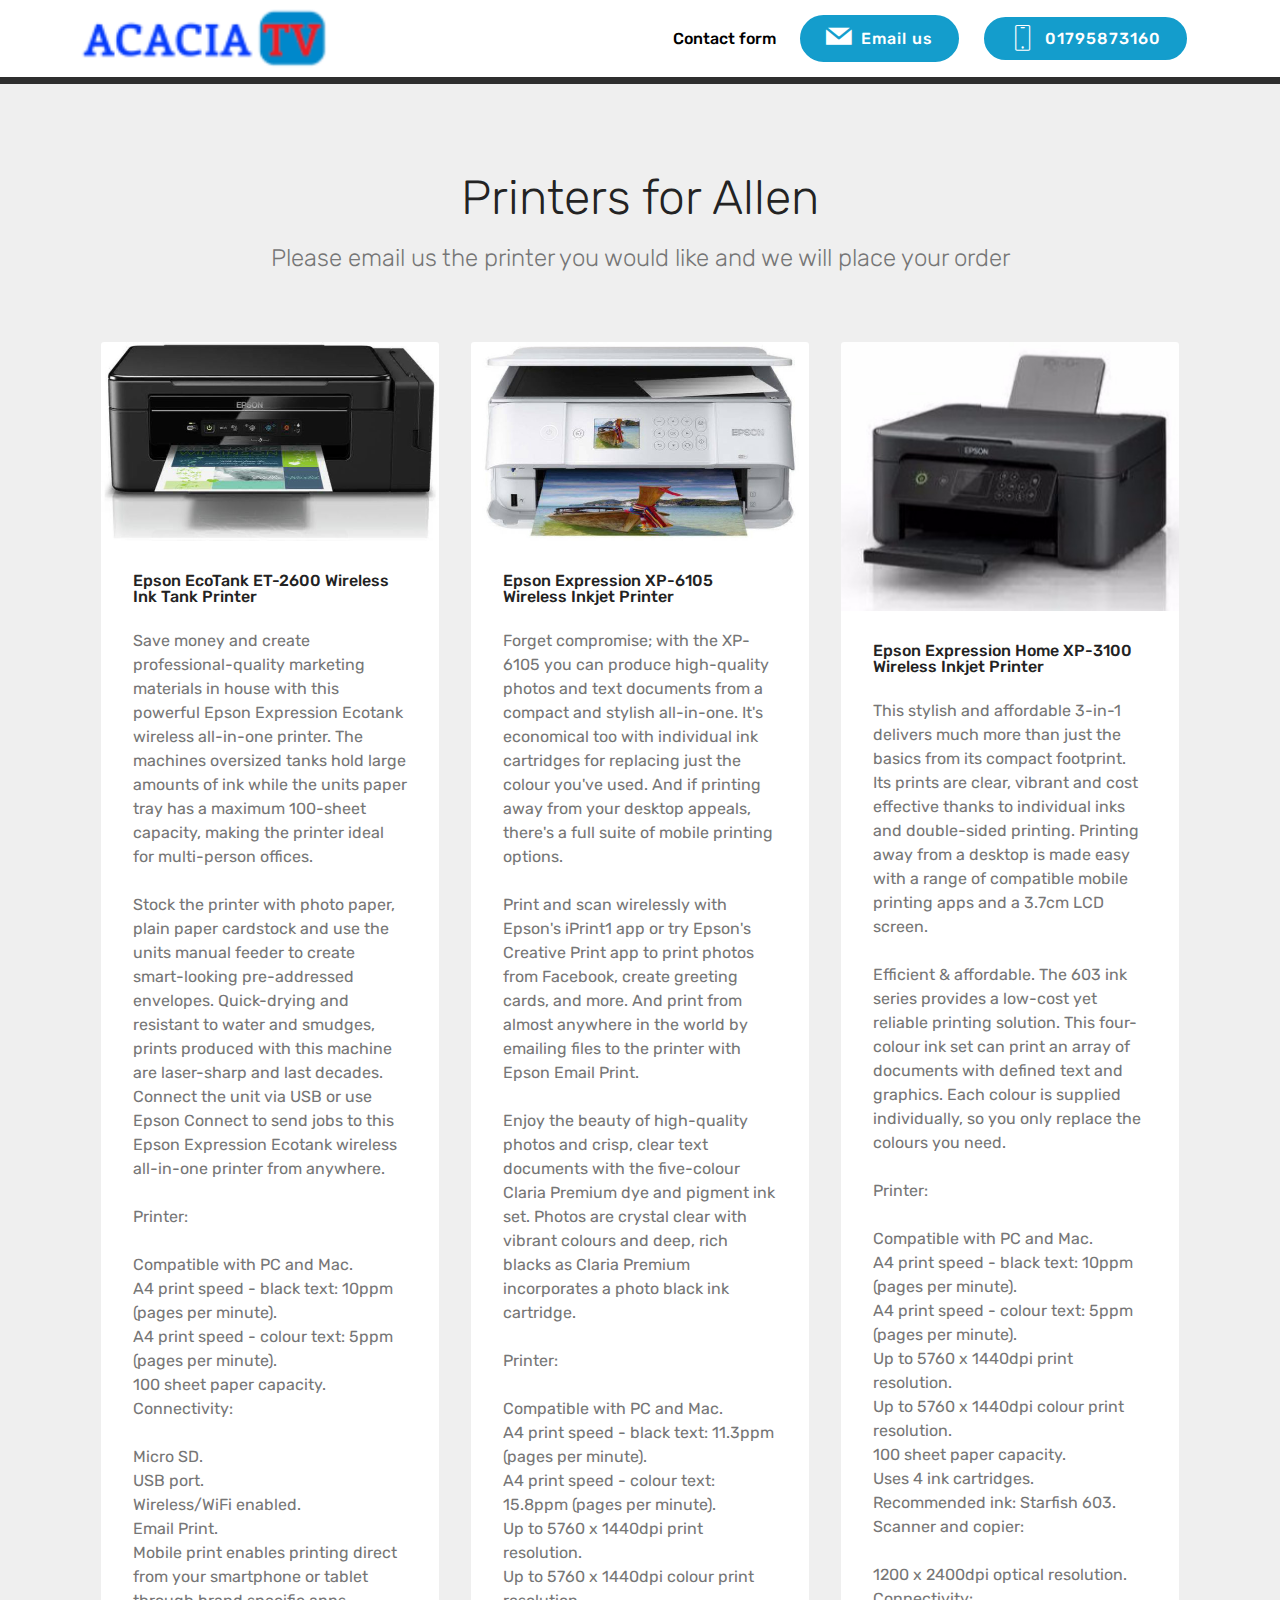
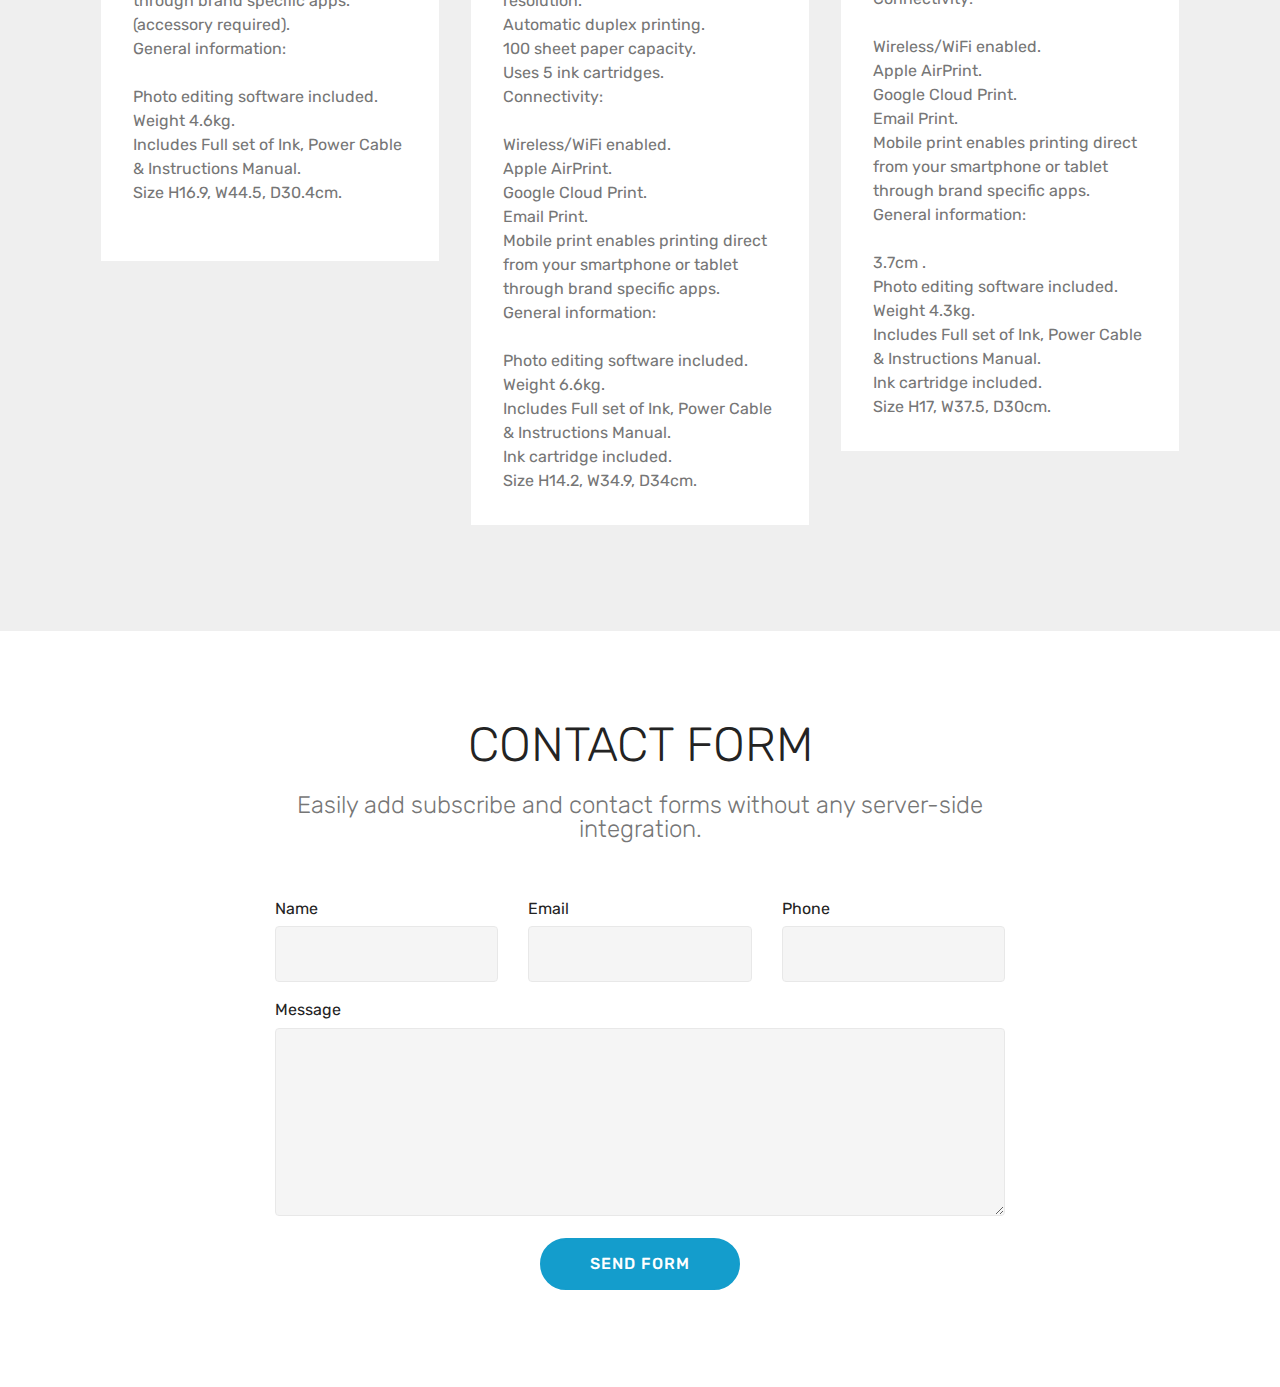
==== commit 2c61ea34: "Add files via upload" ====
--- a/index.html
+++ b/index.html
@@ -50,8 +50,7 @@
         <div class="collapse navbar-collapse" id="navbarSupportedContent">
             <ul class="navbar-nav nav-dropdown" data-app-modern-menu="true"><li class="nav-item">
                     <a class="nav-link link text-black display-4" href="https://mobirise.co">
-                        Services
-                    </a>
+                        Contact form</a>
                 </li></ul>
             <div class="navbar-buttons mbr-section-btn"><a class="btn btn-sm btn-primary display-4" href="mailto:acaciatv@hotmail.co.uk"><span class="socicon socicon-mail mbr-iconfont mbr-iconfont-btn"></span>
                     
@@ -63,7 +62,7 @@
     </nav>
 </section>
 
-<section class="engine"><a href="https://mobirise.info/p">site templates free download</a></section><section once="footers" class="cid-rDiDqY1YQP" id="footer6-1">
+<section class="engine"><a href="https://mobirise.info/v">free html templates</a></section><section once="footers" class="cid-rDiDqY1YQP" id="footer6-1">
 
     
 
@@ -242,7 +241,7 @@
         <div class="row justify-content-center">
             <div class="media-container-column col-lg-8" data-form-type="formoid">
                 <!---Formbuilder Form--->
-                <form action="https://mobirise.com/" method="POST" class="mbr-form form-with-styler" data-form-title="Mobirise Form"><input type="hidden" name="email" data-form-email="true" value="NfNwB/kUf2iyud/8JHmCoD7qG9+b+PYjAfM0W6NAFTF8WeHz+tyoBD9tvE5RxNlPLHgUXE6/Utjz4fnRbjrGVr6rRyxnpccusfNbrtYMbfzNR03gxmp+7DFc0u/huogt">
+                <form action="https://mobirise.com/" method="POST" class="mbr-form form-with-styler" data-form-title="Mobirise Form"><input type="hidden" name="email" data-form-email="true" value="FFvyMtnJLI7u+IZqZ07lZ0063wbY6cDhfzBYyXKWmJxQONb+nI0JFmhBKJSlR5XG4ua/enZLJjcPehGL+cpsk6oHCHBc5OWhEmm0BheJDX08EBSFFHa81WM3EjVEjRmH">
                     <div class="row">
                         <div hidden="hidden" data-form-alert="" class="alert alert-success col-12">Thanks for filling out the form!</div>
                         <div hidden="hidden" data-form-alert-danger="" class="alert alert-danger col-12">
